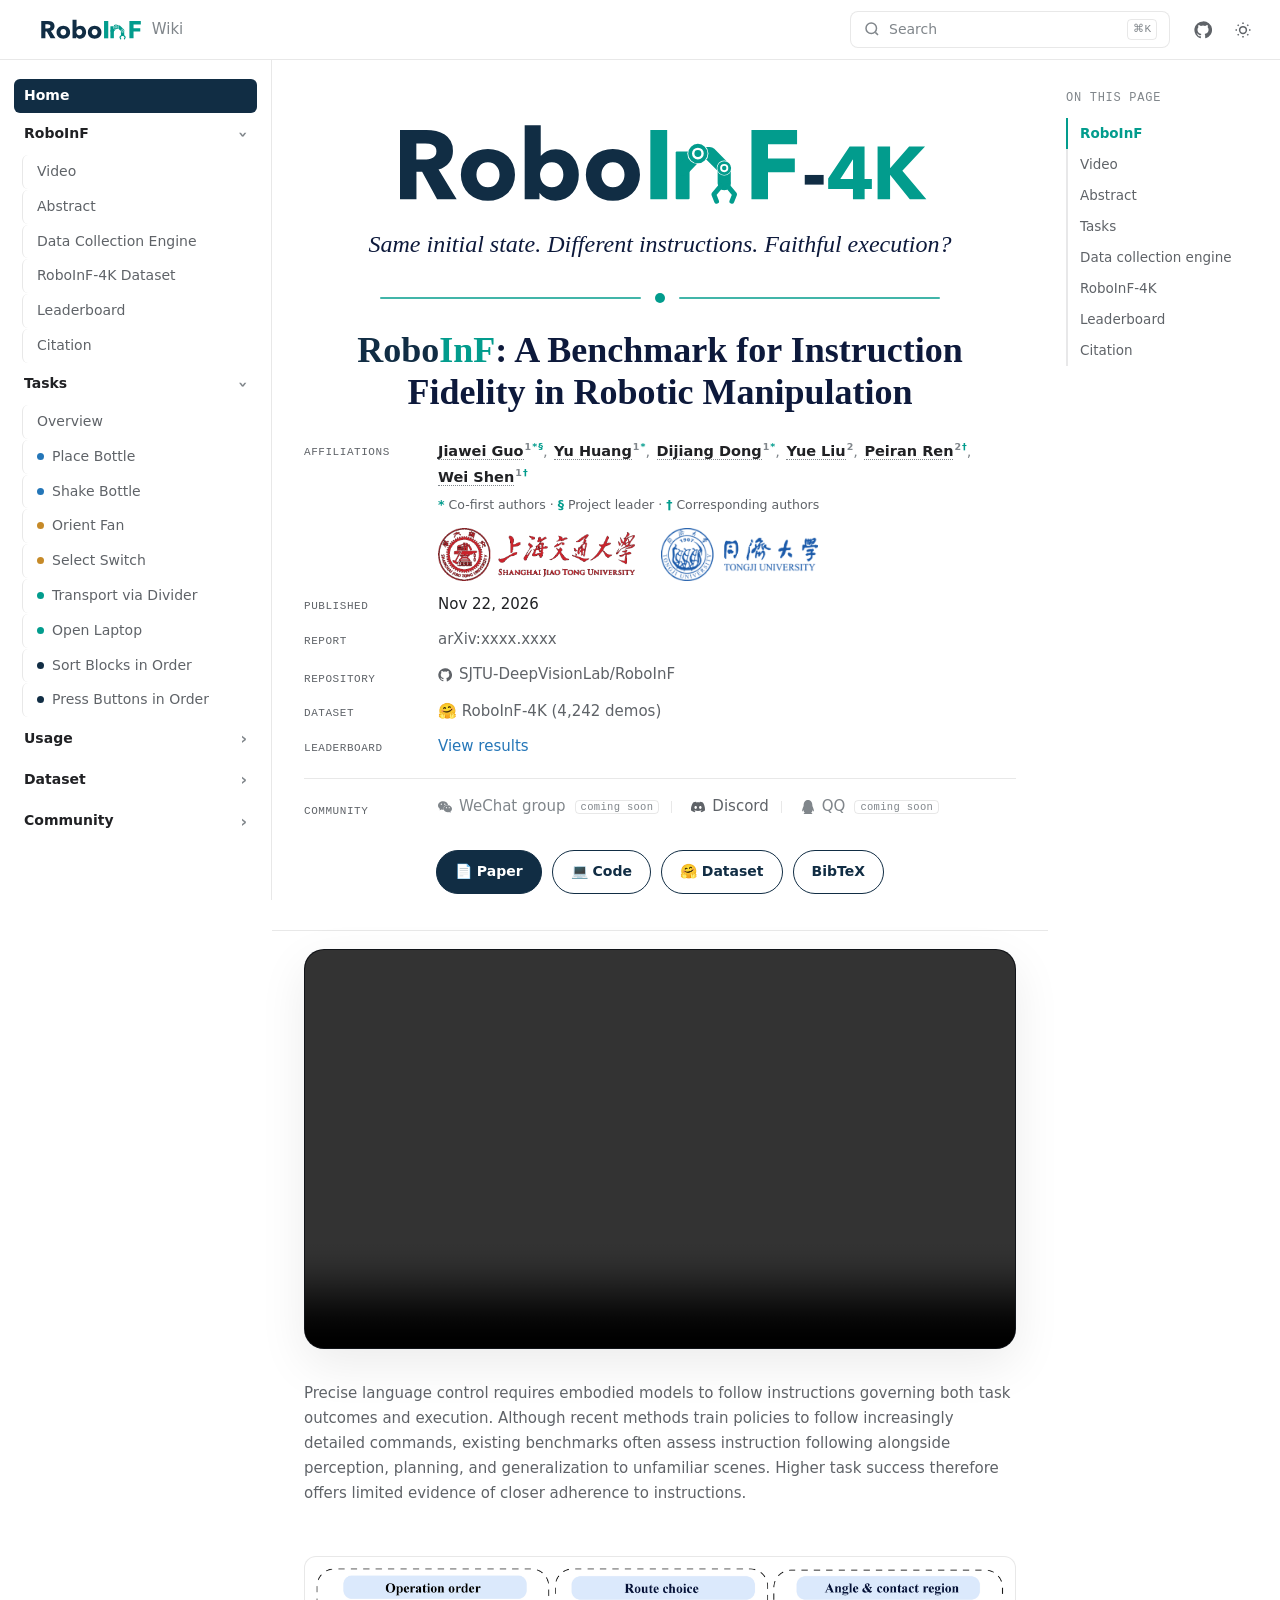
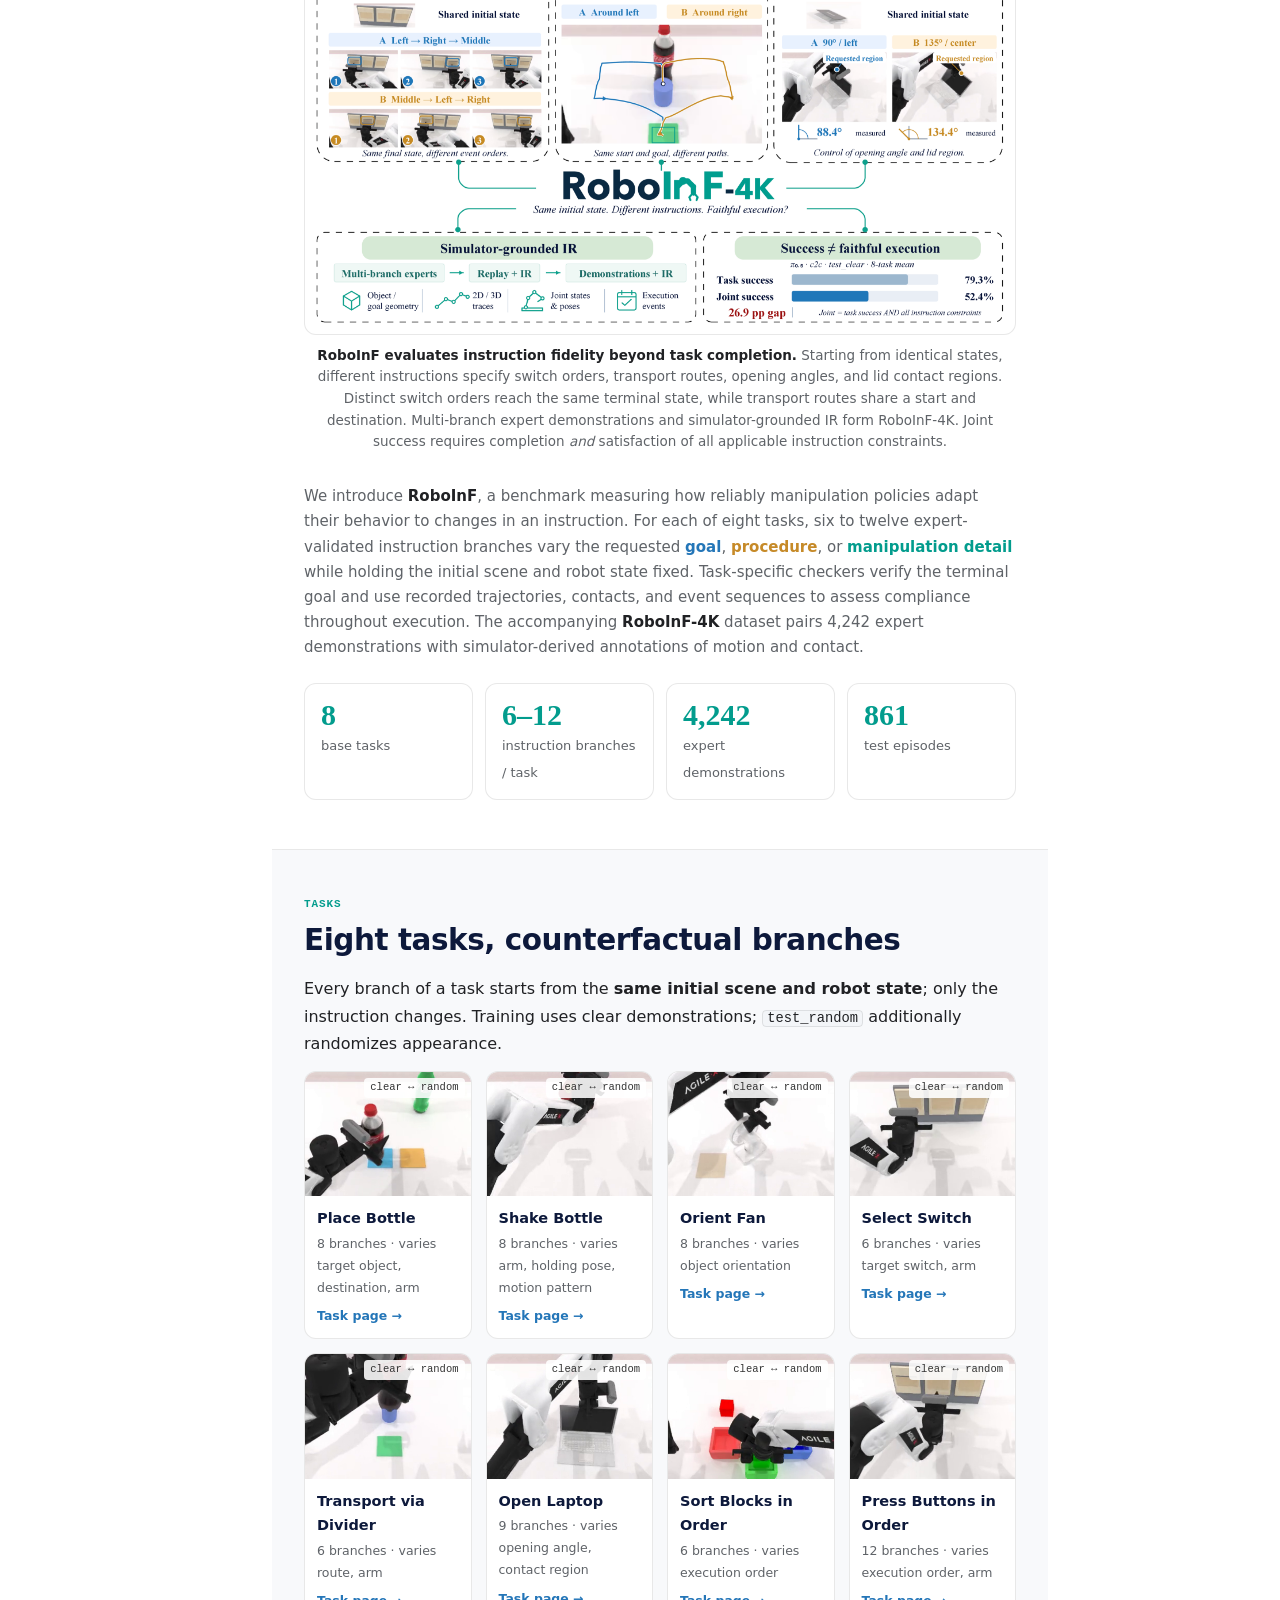
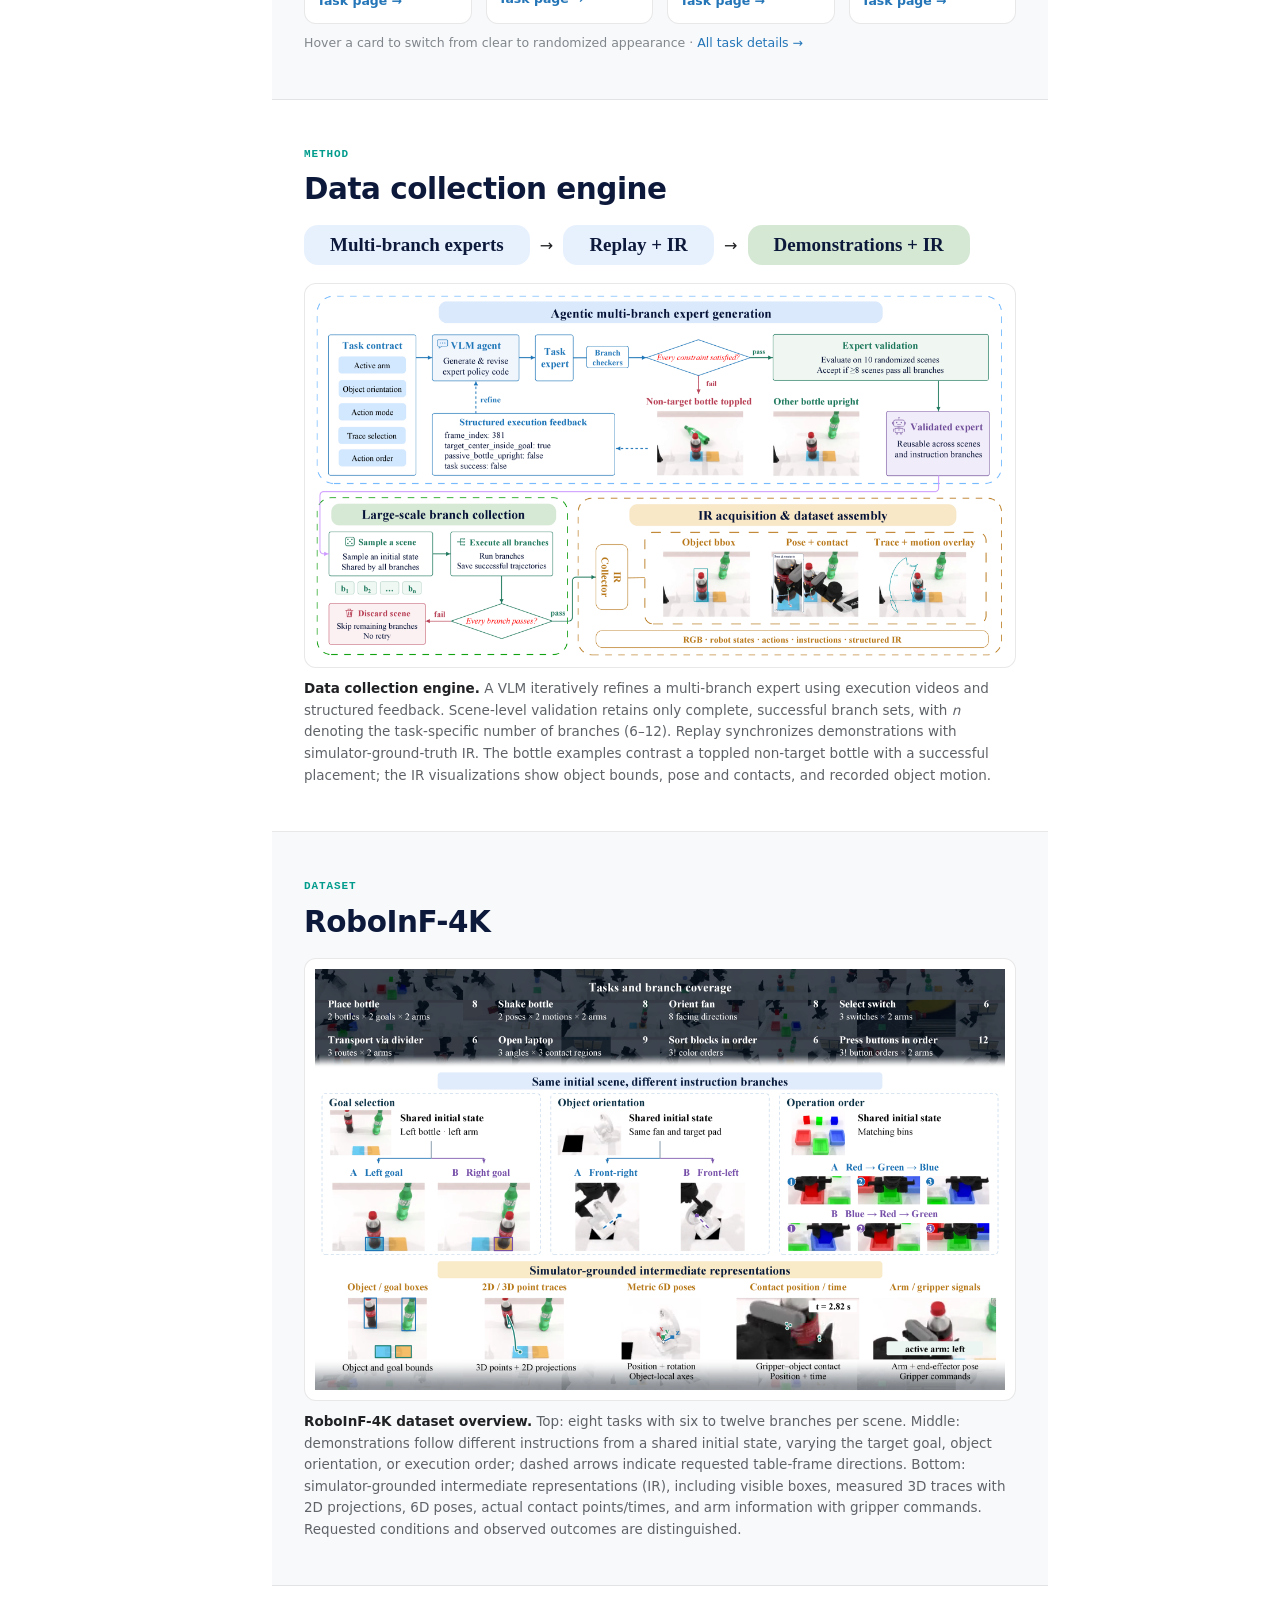
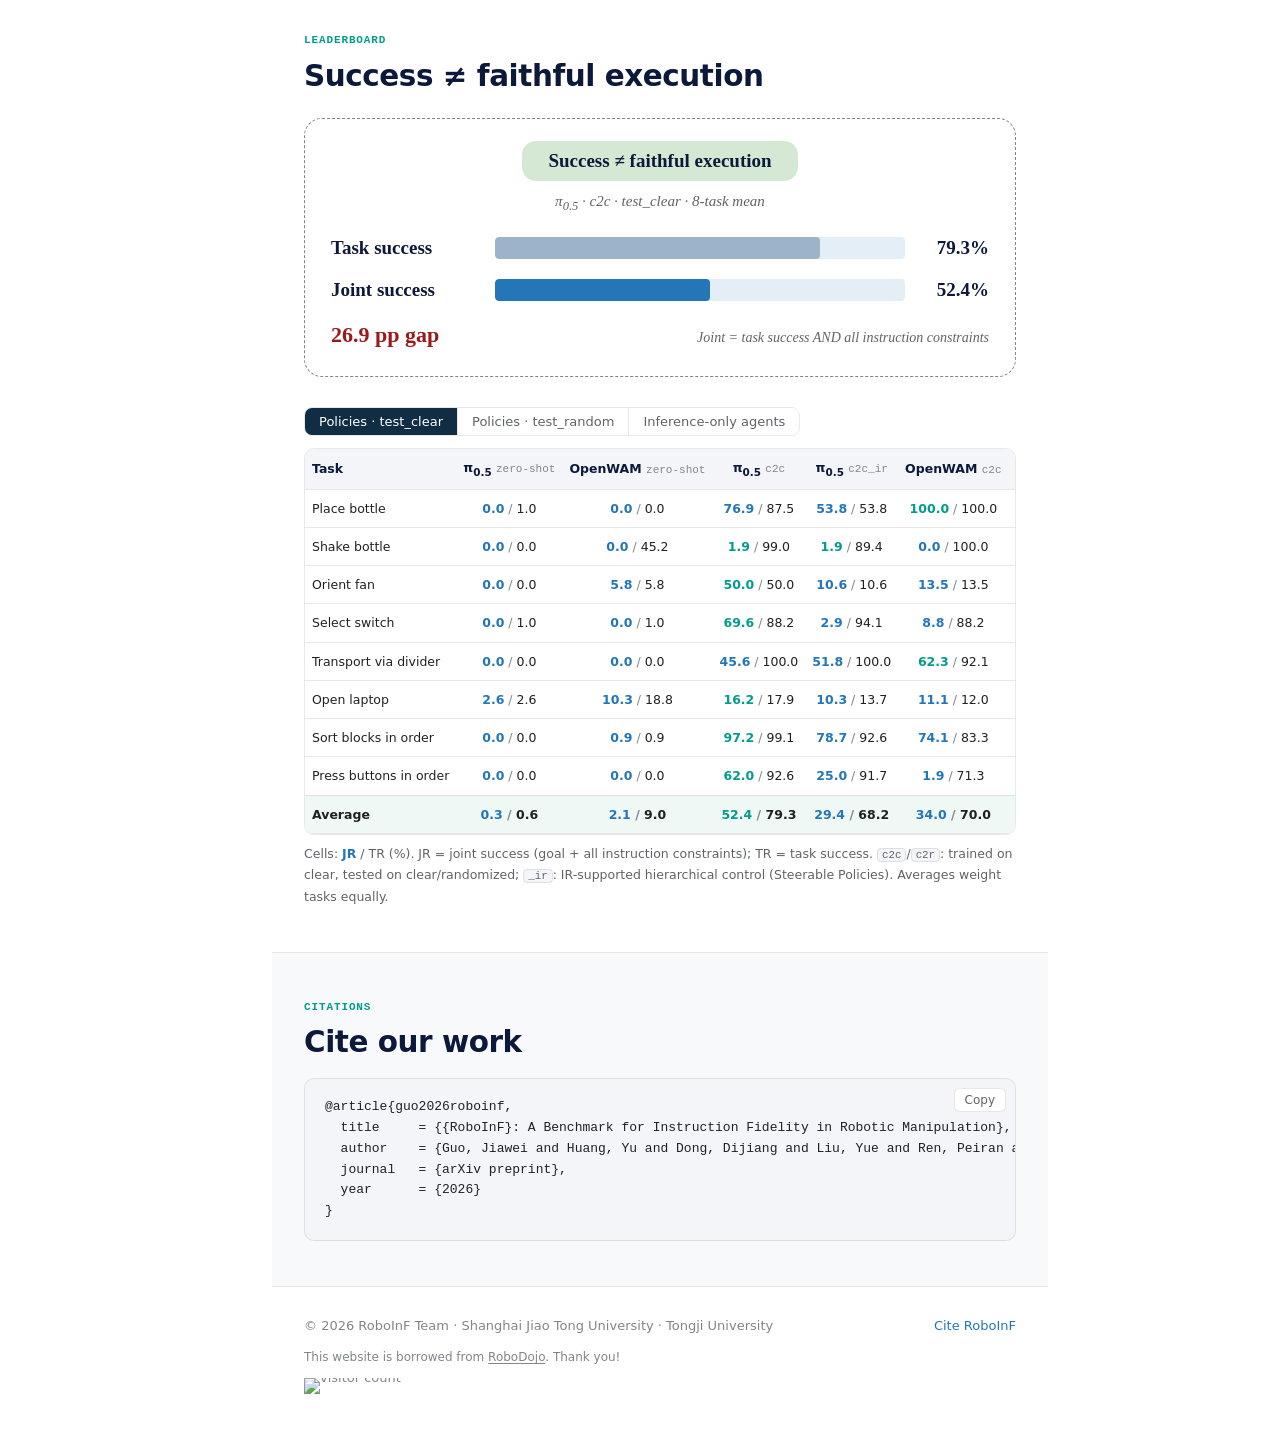
==== index.html @ 6b7bc421 "Home: simplify Report and Repository rows" ====
<!doctype html>
<html lang="en" data-theme="light">
<head>
<meta charset="utf-8">
<meta name="viewport" content="width=device-width,initial-scale=1">
<title>RoboInF | RoboInF Wiki</title>
<meta name="description" content="RoboInF: A Benchmark for Instruction Fidelity in Robotic Manipulation.">
<link rel="icon" href="assets/img/logo.svg" type="image/svg+xml">
<link rel="stylesheet" href="https://fonts.googleapis.com/css2?family=Google+Sans+Flex:opsz,wght@6..144,1..1000&family=Tinos:ital,wght@0,400;0,700;1,400&display=swap">
<link rel="stylesheet" href="assets/css/site.css">
<script>(()=>{const t=localStorage.getItem('roboinf-theme');if(t)document.documentElement.dataset.theme=t})()</script>
</head>
<body>
<header class="nav">
  <div class="icons"><button class="burger" aria-label="Menu"><svg viewBox="0 0 24 24" fill="none" stroke="currentColor" stroke-width="2"><path d="M4 6h16M4 12h16M4 18h16"/></svg></button></div>
  <a class="brand" href="./"><img class="logo-light" src="assets/img/logo.svg" alt="RoboInF"><img class="logo-dark" src="assets/img/logo_dark.svg" alt="RoboInF"><span>Wiki</span></a>
  <div class="search"><svg viewBox="0 0 24 24" fill="none" stroke="currentColor" stroke-width="2"><circle cx="11" cy="11" r="7"/><path d="m20 20-3.5-3.5"/></svg>Search<kbd>⌘K</kbd></div>
  <div class="icons">
    <a href="https://github.com/SJTU-DeepVisionLab/RoboInF" target="_blank" rel="noopener" title="GitHub"><svg viewBox="0 0 24 24" fill="currentColor"><path d="M12 .5a11.5 11.5 0 0 0-3.64 22.41c.58.1.79-.25.79-.56v-2c-3.2.7-3.88-1.37-3.88-1.37-.52-1.33-1.28-1.69-1.28-1.69-1.05-.71.08-.7.08-.7 1.16.08 1.77 1.19 1.77 1.19 1.03 1.77 2.7 1.26 3.36.96.1-.75.4-1.26.73-1.55-2.56-.29-5.25-1.28-5.25-5.69 0-1.26.45-2.29 1.19-3.1-.12-.29-.52-1.46.11-3.05 0 0 .97-.31 3.17 1.18a11 11 0 0 1 5.77 0c2.2-1.49 3.17-1.18 3.17-1.18.63 1.59.23 2.76.11 3.05.74.81 1.19 1.84 1.19 3.1 0 4.42-2.7 5.39-5.27 5.68.41.36.78 1.06.78 2.14v3.17c0 .31.21.67.8.56A11.5 11.5 0 0 0 12 .5Z"/></svg></a>
    <button onclick="toggleTheme()" title="Toggle theme"><svg viewBox="0 0 24 24" fill="none" stroke="currentColor" stroke-width="2"><circle cx="12" cy="12" r="4.5"/><path d="M12 2v2M12 20v2M4.9 4.9l1.4 1.4M17.7 17.7l1.4 1.4M2 12h2M20 12h2M4.9 19.1l1.4-1.4M17.7 6.3l1.4-1.4"/></svg></button>
  </div>
</header>
<div class="page">
<aside class="side">
  <a class="top on" href="./">Home</a>
  <details open><summary>RoboInF</summary>
    <a href="./#video">Video</a><a href="./#overview">Abstract</a><a href="./#engine">Data Collection Engine</a><a href="./#dataset">RoboInF-4K Dataset</a><a href="./#results">Leaderboard</a><a href="./#cite">Citation</a>
  </details>
  <details open><summary>Tasks</summary>
    <a class="" href="tasks/">Overview</a>
    <a class="" href="tasks/place-bottle/"><i class="dot" style="background:#2476B8"></i>Place Bottle</a><a class="" href="tasks/shake-bottle/"><i class="dot" style="background:#2476B8"></i>Shake Bottle</a><a class="" href="tasks/orient-fan/"><i class="dot" style="background:#C68A28"></i>Orient Fan</a><a class="" href="tasks/select-switch/"><i class="dot" style="background:#C68A28"></i>Select Switch</a><a class="" href="tasks/transport-via-divider/"><i class="dot" style="background:#029C8D"></i>Transport via Divider</a><a class="" href="tasks/open-laptop/"><i class="dot" style="background:#029C8D"></i>Open Laptop</a><a class="" href="tasks/sort-blocks-in-order/"><i class="dot" style="background:#112D44"></i>Sort Blocks in Order</a><a class="" href="tasks/press-buttons-in-order/"><i class="dot" style="background:#112D44"></i>Press Buttons in Order</a>
  </details>
  <details><summary>Usage</summary>
    <a class="" href="usage/install/">Install &amp; Download</a><a class="" href="usage/run/">Run a Policy</a><a class="" href="usage/policies/">Policy Interfaces</a><a class="" href="usage/scoring/">Predictions &amp; Scoring</a>
  </details>
  <details><summary>Dataset</summary>
    <a href="./#dataset">RoboInF-4K Overview</a><a class="soon-link" href="#" title="Coming soon">IR Format<span class="soon-tag">soon</span></a><a href="usage/install/#download">Download</a>
  </details>
  <details><summary>Community</summary>
    <a href="./#results">Leaderboard</a><a class="soon-link" href="#" title="Coming soon">Submit Results<span class="soon-tag">soon</span></a><a class="soon-link" href="#" title="Coming soon">Common Issues<span class="soon-tag">soon</span></a>
  </details>
</aside>
<main>
  <!-- ======= paper block: title aligned with the teaser ======= -->
  <section class="paper" id="top"><div class="inner">
    <div class="wordmark">
      <img class="logo-light" src="assets/img/logo_4k.svg" alt="RoboInF-4K">
      <img class="logo-dark" src="assets/img/logo_4k_dark.svg" alt="RoboInF-4K">
      <div class="tagline">Same initial state. Different instructions. Faithful execution?</div>
    </div>
    <div class="connector"><i></i></div>
    <h1 class="headline"><span class="r">Robo</span><span class="t">InF</span>: A Benchmark for Instruction Fidelity in Robotic Manipulation</h1>

    <dl class="meta">
      <div class="row aff-row"><dt>Affiliations</dt><dd>
        <div class="authors">
          <span><a class="an" href="https://guocalix.github.io/" target="_blank" rel="noopener"><b>Jiawei Guo</b></a><sup>1<span class="mk">*</span><span class="mk">§</span></sup><span class="sep">,</span></span>
          <span><a class="an" href="https://github.com/yellowfish0331" target="_blank" rel="noopener"><b>Yu Huang</b></a><sup>1<span class="mk">*</span></sup><span class="sep">,</span></span>
          <span><a class="an" href="https://github.com/Timekeeper-J" target="_blank" rel="noopener"><b>Dijiang Dong</b></a><sup>1<span class="mk">*</span></sup><span class="sep">,</span></span>
          <span><a class="an" href="https://github.com/miracle-techlink" target="_blank" rel="noopener"><b>Yue Liu</b></a><sup>2</sup><span class="sep">,</span></span>
          <span><a class="an" href="https://scholar.google.com/citations?user=x5dEuxsAAAAJ&amp;hl=en" target="_blank" rel="noopener"><b>Peiran Ren</b></a><sup>2<span class="mk">†</span></sup><span class="sep">,</span></span>
          <span><a class="an" href="https://shenwei1231.github.io/" target="_blank" rel="noopener"><b>Wei Shen</b></a><sup>1<span class="mk">†</span></sup></span>
        </div>
        <div class="affs"><span class="mk">*</span> Co-first authors · <span class="mk">§</span> Project leader · <span class="mk">†</span> Corresponding authors</div>
        <div class="aff-logos" aria-label="Institutions" style="grid-template-columns:601fr 480fr">
          <a href="https://www.sjtu.edu.cn" target="_blank" rel="noopener" title="1 · Shanghai Jiao Tong University"><img src="assets/img/aff/sjtu.png" alt="Shanghai Jiao Tong University" width="601" height="160"></a>
          <a href="https://www.tongji.edu.cn" target="_blank" rel="noopener" title="2 · Tongji University"><img src="assets/img/aff/tongji.png" alt="Tongji University" width="774" height="258"></a>
        </div>
      </dd></div>
      <div class="row"><dt>Published</dt><dd>Nov 22, 2026</dd></div>
      <div class="row"><dt>Report</dt><dd class="links"><a class="lk" href="#">arXiv:xxxx.xxxx</a></dd></div>
      <div class="row"><dt>Repository</dt><dd class="links"><a class="lk" href="https://github.com/SJTU-DeepVisionLab/RoboInF" target="_blank" rel="noopener"><svg viewBox="0 0 24 24" fill="currentColor"><path d="M12 .5a11.5 11.5 0 0 0-3.64 22.41c.58.1.79-.25.79-.56v-2c-3.2.7-3.88-1.37-3.88-1.37-.52-1.33-1.28-1.69-1.28-1.69-1.05-.71.08-.7.08-.7 1.16.08 1.77 1.19 1.77 1.19 1.03 1.77 2.7 1.26 3.36.96.1-.75.4-1.26.73-1.55-2.56-.29-5.25-1.28-5.25-5.69 0-1.26.45-2.29 1.19-3.1-.12-.29-.52-1.46.11-3.05 0 0 .97-.31 3.17 1.18a11 11 0 0 1 5.77 0c2.2-1.49 3.17-1.18 3.17-1.18.63 1.59.23 2.76.11 3.05.74.81 1.19 1.84 1.19 3.1 0 4.42-2.7 5.39-5.27 5.68.41.36.78 1.06.78 2.14v3.17c0 .31.21.67.8.56A11.5 11.5 0 0 0 12 .5Z"/></svg>SJTU-DeepVisionLab/RoboInF</a></dd></div>
      <div class="row"><dt>Dataset</dt><dd class="links"><a class="lk" href="https://huggingface.co/datasets/JGuo666/RoboInF-4K" target="_blank" rel="noopener">🤗 RoboInF-4K (4,242 demos)</a></dd></div>
      <div class="row"><dt>Leaderboard</dt><dd><a href="#results">View results</a></dd></div>
      <div class="row connect"><dt>Community</dt><dd class="links"><span class="lk lk-soon" title="Coming soon"><svg viewBox="0 0 24 24" fill="currentColor" aria-hidden="true"> <path d="M8.691 2.188C3.891 2.188 0 5.476 0 9.53c0 2.212 1.17 4.203 3.002 5.55a.59.59 0 0 1 .213.665l-.39 1.48c-.019.07-.048.141-.048.213 0 .163.13.295.29.295a.326.326 0 0 0 .167-.054l1.903-1.114a.864.864 0 0 1 .717-.098 10.16 10.16 0 0 0 2.837.403c.276 0 .543-.027.811-.05-.857-2.578.157-4.972 1.932-6.446 1.703-1.415 3.882-1.98 5.853-1.838-.576-3.583-4.196-6.348-8.596-6.348zM5.785 5.991c.642 0 1.162.529 1.162 1.18a1.17 1.17 0 0 1-1.162 1.178A1.17 1.17 0 0 1 4.623 7.17c0-.651.52-1.18 1.162-1.18zm5.813 0c.642 0 1.162.529 1.162 1.18a1.17 1.17 0 0 1-1.162 1.178 1.17 1.17 0 0 1-1.162-1.178c0-.651.52-1.18 1.162-1.18zm5.34 2.867c-1.797-.052-3.746.512-5.28 1.786-1.72 1.428-2.687 3.72-1.78 6.22.942 2.453 3.666 4.229 6.884 4.229.826 0 1.622-.12 2.361-.336a.722.722 0 0 1 .598.082l1.584.926a.272.272 0 0 0 .14.047c.134 0 .24-.111.24-.247 0-.06-.023-.12-.038-.177l-.327-1.233a.582.582 0 0 1-.023-.156.49.49 0 0 1 .201-.398C23.024 18.48 24 16.82 24 14.98c0-3.21-2.931-5.837-6.656-6.088V8.89c-.135-.01-.27-.027-.407-.03zm-2.53 3.274c.535 0 .969.44.969.982a.976.976 0 0 1-.969.983.976.976 0 0 1-.969-.983c0-.542.434-.982.97-.982zm4.844 0c.535 0 .969.44.969.982a.976.976 0 0 1-.969.983.976.976 0 0 1-.969-.983c0-.542.434-.982.969-.982z"></path> </svg>WeChat group<em>coming soon</em></span><a class="lk" href="https://discord.gg/h8jPpwNvf" target="_blank" rel="noopener"><svg viewBox="0 0 24 24" fill="currentColor" aria-hidden="true"> <path d="M20.317 4.3698a19.7913 19.7913 0 00-4.8851-1.5152.0741.0741 0 00-.0785.0371c-.211.3753-.4447.8648-.6083 1.2495-1.8447-.2762-3.68-.2762-5.4868 0-.1636-.3933-.4058-.8742-.6177-1.2495a.077.077 0 00-.0785-.037 19.7363 19.7363 0 00-4.8852 1.515.0699.0699 0 00-.0321.0277C.5334 9.0458-.319 13.5799.0992 18.0578a.0824.0824 0 00.0312.0561c2.0528 1.5076 4.0413 2.4228 5.9929 3.0294a.0777.0777 0 00.0842-.0276c.4616-.6304.8731-1.2952 1.226-1.9942a.076.076 0 00-.0416-.1057c-.6528-.2476-1.2743-.5495-1.8722-.8923a.077.077 0 01-.0076-.1277c.1258-.0943.2517-.1923.3718-.2914a.0743.0743 0 01.0776-.0105c3.9278 1.7933 8.18 1.7933 12.0614 0a.0739.0739 0 01.0785.0095c.1202.099.246.1981.3728.2924a.077.077 0 01-.0066.1276 12.2986 12.2986 0 01-1.873.8914.0766.0766 0 00-.0407.1067c.3604.698.7719 1.3628 1.225 1.9932a.076.076 0 00.0842.0286c1.961-.6067 3.9495-1.5219 6.0023-3.0294a.077.077 0 00.0313-.0552c.5004-5.177-.8382-9.6739-3.5485-13.6604a.061.061 0 00-.0312-.0286zM8.02 15.3312c-1.1825 0-2.1569-1.0857-2.1569-2.419 0-1.3332.9555-2.4189 2.157-2.4189 1.2108 0 2.1757 1.0952 2.1568 2.419 0 1.3332-.9555 2.4189-2.1569 2.4189zm7.9748 0c-1.1825 0-2.1569-1.0857-2.1569-2.419 0-1.3332.9554-2.4189 2.1569-2.4189 1.2108 0 2.1757 1.0952 2.1568 2.419 0 1.3332-.946 2.4189-2.1568 2.4189Z"></path> </svg>Discord</a><span class="lk lk-soon" title="Coming soon"><svg viewBox="0 0 24 24" fill="currentColor" aria-hidden="true"> <path d="M21.395 15.035a40 40 0 0 0-.803-2.264l-1.079-2.695c.001-.032.014-.562.014-.836C19.526 4.632 17.351 0 12 0S4.474 4.632 4.474 9.241c0 .274.013.804.014.836l-1.08 2.695a39 39 0 0 0-.802 2.264c-1.021 3.283-.69 4.643-.438 4.673.54.065 2.103-2.472 2.103-2.472 0 1.469.756 3.387 2.394 4.771-.612.188-1.363.479-1.845.835-.434.32-.379.646-.301.778.343.578 5.883.369 7.482.189 1.6.18 7.14.389 7.483-.189.078-.132.132-.458-.301-.778-.483-.356-1.233-.646-1.846-.836 1.637-1.384 2.393-3.302 2.393-4.771 0 0 1.563 2.537 2.103 2.472.251-.03.581-1.39-.438-4.673"></path> </svg>QQ<em>coming soon</em></span></dd></div>
    </dl>
    <div class="cta"><a class="p" href="#">📄 Paper</a><a href="https://github.com/SJTU-DeepVisionLab/RoboInF" target="_blank" rel="noopener">💻 Code</a><a href="https://huggingface.co/datasets/JGuo666/RoboInF-4K" target="_blank" rel="noopener">🤗 Dataset</a><a href="#cite">BibTeX</a></div>
  </div></section>

  <!-- ======= featured video + abstract (RoboDojo layout) ======= -->
  <section class="featured" id="video" aria-label="Featured video"><div class="inner">
    <div class="frame-v"><video src="assets/video/demo.mp4#t=5" controls muted playsinline preload="metadata"></video></div>
    <div class="fcopy" id="overview">
    <p>Precise language control requires embodied models to follow instructions governing both task outcomes and execution. Although recent methods train policies to follow increasingly detailed commands, existing benchmarks often assess instruction following alongside perception, planning, and generalization to unfamiliar scenes. Higher task success therefore offers limited evidence of closer adherence to instructions.</p>
    </div>
    <figure><div class="frame"><img src="assets/img/final_teaser.png" alt="RoboInF teaser"></div>
      <figcaption><b>RoboInF evaluates instruction fidelity beyond task completion.</b> Starting from identical states, different instructions specify switch orders, transport routes, opening angles, and lid contact regions. Distinct switch orders reach the same terminal state, while transport routes share a start and destination. Multi-branch expert demonstrations and simulator-grounded IR form RoboInF-4K. Joint success requires completion <i>and</i> satisfaction of all applicable instruction constraints.</figcaption></figure>
    <div class="fcopy">
    <p>We introduce <b>RoboInF</b>, a benchmark measuring how reliably manipulation policies adapt their behavior to changes in an instruction. For each of eight tasks, six to twelve expert-validated instruction branches vary the requested <span style="color:var(--blue);font-weight:600">goal</span>, <span style="color:var(--amber);font-weight:600">procedure</span>, or <span style="color:var(--teal);font-weight:600">manipulation detail</span> while holding the initial scene and robot state fixed. Task-specific checkers verify the terminal goal and use recorded trajectories, contacts, and event sequences to assess compliance throughout execution. The accompanying <b>RoboInF-4K</b> dataset pairs 4,242 expert demonstrations with simulator-derived annotations of motion and contact.</p>
    <div class="stats">
      <div class="stat"><b>8</b><span>base tasks</span></div>
      <div class="stat"><b>6–12</b><span>instruction branches / task</span></div>
      <div class="stat"><b>4,242</b><span>expert demonstrations</span></div>
      <div class="stat"><b>861</b><span>test episodes</span></div>
    </div>
    </div>
  </div></section>

  <!-- ======= tasks ======= -->
  <section class="blk alt" id="tasks"><div class="inner">
    <p class="kicker">Tasks</p>
    <h2>Eight tasks, counterfactual branches</h2>
    <p>Every branch of a task starts from the <b>same initial scene and robot state</b>; only the instruction changes. Training uses clear demonstrations; <code>test_random</code> additionally randomizes appearance.</p>
    <div class="catalog"><a class="tcard" href="tasks/place-bottle/"><div class="im"><img src="assets/img/bottle_id.png" alt="" loading="lazy"><img class="ood" src="assets/img/bottle_ood.png" alt="" loading="lazy"><em>clear ↔ random</em></div><div class="cap"><b>Place Bottle</b><span>8 branches · varies target object, destination, arm</span><span class="go">Task page →</span></div></a><a class="tcard" href="tasks/shake-bottle/"><div class="im"><img src="assets/img/shake_id.png" alt="" loading="lazy"><img class="ood" src="assets/img/shake_ood.png" alt="" loading="lazy"><em>clear ↔ random</em></div><div class="cap"><b>Shake Bottle</b><span>8 branches · varies arm, holding pose, motion pattern</span><span class="go">Task page →</span></div></a><a class="tcard" href="tasks/orient-fan/"><div class="im"><img src="assets/img/fan_id.png" alt="" loading="lazy"><img class="ood" src="assets/img/fan_ood.png" alt="" loading="lazy"><em>clear ↔ random</em></div><div class="cap"><b>Orient Fan</b><span>8 branches · varies object orientation</span><span class="go">Task page →</span></div></a><a class="tcard" href="tasks/select-switch/"><div class="im"><img src="assets/img/row_id.png" alt="" loading="lazy"><img class="ood" src="assets/img/row_ood.png" alt="" loading="lazy"><em>clear ↔ random</em></div><div class="cap"><b>Select Switch</b><span>6 branches · varies target switch, arm</span><span class="go">Task page →</span></div></a><a class="tcard" href="tasks/transport-via-divider/"><div class="im"><img src="assets/img/divider_id.png" alt="" loading="lazy"><img class="ood" src="assets/img/divider_ood.png" alt="" loading="lazy"><em>clear ↔ random</em></div><div class="cap"><b>Transport via Divider</b><span>6 branches · varies route, arm</span><span class="go">Task page →</span></div></a><a class="tcard" href="tasks/open-laptop/"><div class="im"><img src="assets/img/laptop_id.png" alt="" loading="lazy"><img class="ood" src="assets/img/laptop_ood.png" alt="" loading="lazy"><em>clear ↔ random</em></div><div class="cap"><b>Open Laptop</b><span>9 branches · varies opening angle, contact region</span><span class="go">Task page →</span></div></a><a class="tcard" href="tasks/sort-blocks-in-order/"><div class="im"><img src="assets/img/sort_id.png" alt="" loading="lazy"><img class="ood" src="assets/img/sort_ood.png" alt="" loading="lazy"><em>clear ↔ random</em></div><div class="cap"><b>Sort Blocks in Order</b><span>6 branches · varies execution order</span><span class="go">Task page →</span></div></a><a class="tcard" href="tasks/press-buttons-in-order/"><div class="im"><img src="assets/img/order_id.png" alt="" loading="lazy"><img class="ood" src="assets/img/order_ood.png" alt="" loading="lazy"><em>clear ↔ random</em></div><div class="cap"><b>Press Buttons in Order</b><span>12 branches · varies execution order, arm</span><span class="go">Task page →</span></div></a></div>
    <div class="hint">Hover a card to switch from clear to randomized appearance · <a href="tasks/">All task details →</a></div>
  </div></section>

  <!-- ======= engine ======= -->
  <section class="blk" id="engine"><div class="inner">
    <p class="kicker">Method</p>
    <h2>Data collection engine</h2>
    <p><span class="pill">Multi-branch experts</span> &nbsp;→&nbsp; <span class="pill">Replay + IR</span> &nbsp;→&nbsp; <span class="pill g">Demonstrations + IR</span></p>
    <figure><div class="frame"><img src="assets/img/final_data_collection_engine.png" alt="Data collection engine"></div>
      <figcaption><b>Data collection engine.</b> A VLM iteratively refines a multi-branch expert using execution videos and structured feedback. Scene-level validation retains only complete, successful branch sets, with <i>n</i> denoting the task-specific number of branches (6–12). Replay synchronizes demonstrations with simulator-ground-truth IR. The bottle examples contrast a toppled non-target bottle with a successful placement; the IR visualizations show object bounds, pose and contacts, and recorded object motion.</figcaption></figure>
  </div></section>

  <!-- ======= dataset ======= -->
  <section class="blk alt" id="dataset"><div class="inner">
    <p class="kicker">Dataset</p>
    <h2>RoboInF-4K</h2>
    <figure><div class="frame"><img src="assets/img/final_dataset_overview.png" alt="RoboInF-4K dataset overview"></div>
      <figcaption><b>RoboInF-4K dataset overview.</b> Top: eight tasks with six to twelve branches per scene. Middle: demonstrations follow different instructions from a shared initial state, varying the target goal, object orientation, or execution order; dashed arrows indicate requested table-frame directions. Bottom: simulator-grounded intermediate representations (IR), including visible boxes, measured 3D traces with 2D projections, 6D poses, actual contact points/times, and arm information with gripper commands. Requested conditions and observed outcomes are distinguished.</figcaption></figure>
  </div></section>

  <!-- ======= results ======= -->
  <section class="blk" id="results"><div class="inner">
    <p class="kicker">Leaderboard</p>
    <h2>Success ≠ faithful execution</h2>
    <div class="gap">
      <span class="pill g">Success ≠ faithful execution</span>
      <div class="sub">π<sub>0.5</sub> · c2c · test_clear · 8-task mean</div>
      <div class="bar"><span>Task success</span><div class="tr"><i style="width:79.3%;background:#9DB3CA"></i></div><span>79.3%</span></div>
      <div class="bar"><span>Joint success</span><div class="tr"><i style="width:52.4%;background:var(--blue)"></i></div><span>52.4%</span></div>
      <div class="foot"><b>26.9 pp gap</b><i>Joint = task success AND all instruction constraints</i></div>
    </div>

    <div class="tabs" id="tabs">
      <button data-k="clear" class="on">Policies · test_clear</button>
      <button data-k="random">Policies · test_random</button>
      <button data-k="agent">Inference-only agents</button>
    </div>
    <div class="tbl"><table id="rtable"></table></div>
    <div class="legend">Cells: <span style="color:var(--blue);font-weight:600">JR</span> / TR (%). JR = joint success (goal + all instruction constraints); TR = task success. <code>c2c</code>/<code>c2r</code>: trained on clear, tested on clear/randomized; <code>_ir</code>: IR-supported hierarchical control (Steerable Policies). Averages weight tasks equally.</div>
  </div></section>

  <!-- ======= citation ======= -->
  <section class="blk alt" id="cite"><div class="inner">
    <p class="kicker">Citations</p>
    <h2>Cite our work</h2>
    <div class="cite"><button class="copy" onclick="copyBib(this)">Copy</button>
<pre id="bib">@article{guo2026roboinf,
  title     = {{RoboInF}: A Benchmark for Instruction Fidelity in Robotic Manipulation},
  author    = {Guo, Jiawei and Huang, Yu and Dong, Dijiang and Liu, Yue and Ren, Peiran and Shen, Wei},
  journal   = {arXiv preprint},
  year      = {2026}
}</pre></div>
  </div></section>

  
  <footer><div class="inner"><span>© 2026 RoboInF Team · Shanghai Jiao Tong University · Tongji University</span><span><a href="./#cite">Cite RoboInF</a></span></div><div class="inner credit">This website is borrowed from <a href="https://robodojo-benchmark.com/doc/" target="_blank" rel="noopener">RoboDojo</a>. Thank you!</div><div class="inner visitors"><img src="https://visitor-badge.laobi.icu/badge?page_id=SJTU-DeepVisionLab.RoboInF&amp;left_text=Visitors&amp;left_color=%23112D44&amp;right_color=%23029C8D" alt="visitor count" loading="lazy"></div></footer>
</main>
<aside class="toc"><h4>On this page</h4><a href="#top">RoboInF</a><a href="#video">Video</a><a href="#overview">Abstract</a><a href="#tasks">Tasks</a><a href="#engine">Data collection engine</a><a href="#dataset">RoboInF-4K</a><a href="#results">Leaderboard</a><a href="#cite">Citation</a></aside>
</div>
<div id="lb" onclick="this.classList.remove('on')"><img alt=""></div>
<script>window.RESULTS={"_note": "JR/TR (%) per task, from experiments.tex Table (VLA results) and Table (agent results). Task order: Place bottle, Shake bottle, Orient fan, Select switch, Transport via divider, Open laptop, Sort blocks in order, Press buttons in order, Average.", "tasks": ["Place bottle", "Shake bottle", "Orient fan", "Select switch", "Transport via divider", "Open laptop", "Sort blocks in order", "Press buttons in order", "Average"], "groups": [{"key": "clear", "label": "Policies \u00b7 test_clear", "columns": [{"model": "\u03c0<sub>0.5</sub>", "setting": "zero-shot", "type": "policy", "values": ["0.0/1.0", "0.0/0.0", "0.0/0.0", "0.0/1.0", "0.0/0.0", "2.6/2.6", "0.0/0.0", "0.0/0.0", "0.3/0.6"]}, {"model": "OpenWAM", "setting": "zero-shot", "type": "policy", "values": ["0.0/0.0", "0.0/45.2", "5.8/5.8", "0.0/1.0", "0.0/0.0", "10.3/18.8", "0.9/0.9", "0.0/0.0", "2.1/9.0"]}, {"model": "\u03c0<sub>0.5</sub>", "setting": "c2c", "type": "policy", "values": ["76.9/87.5", "1.9/99.0", "50.0/50.0", "69.6/88.2", "45.6/100.0", "16.2/17.9", "97.2/99.1", "62.0/92.6", "52.4/79.3"]}, {"model": "\u03c0<sub>0.5</sub>", "setting": "c2c_ir", "type": "policy", "values": ["53.8/53.8", "1.9/89.4", "10.6/10.6", "2.9/94.1", "51.8/100.0", "10.3/13.7", "78.7/92.6", "25.0/91.7", "29.4/68.2"]}, {"model": "OpenWAM", "setting": "c2c", "type": "policy", "values": ["100.0/100.0", "0.0/100.0", "13.5/13.5", "8.8/88.2", "62.3/92.1", "11.1/12.0", "74.1/83.3", "1.9/71.3", "34.0/70.0"]}, {"model": "OpenWAM", "setting": "c2c_ir", "type": "policy", "values": ["29.8/30.8", "0.0/70.2", "3.8/3.8", "2.0/86.3", "39.5/99.1", "6.0/8.5", "65.7/75.0", "0.9/65.7", "18.5/54.9"]}]}, {"key": "random", "label": "Policies \u00b7 test_random", "columns": [{"model": "\u03c0<sub>0.5</sub>", "setting": "c2r", "type": "policy", "values": ["64.4/64.4", "0.0/87.5", "36.5/36.5", "61.8/80.4", "57.9/94.7", "12.0/16.2", "87.0/88.0", "17.6/80.6", "42.2/68.5"]}, {"model": "\u03c0<sub>0.5</sub>", "setting": "c2r_ir", "type": "policy", "values": ["37.5/42.3", "0.0/89.4", "7.7/7.7", "0.0/83.3", "36.0/94.7", "17.1/21.4", "69.4/83.3", "10.2/89.8", "22.2/64.0"]}, {"model": "OpenWAM", "setting": "c2r", "type": "policy", "values": ["67.3/74.0", "0.0/95.2", "1.9/1.9", "1.0/90.2", "44.7/83.3", "7.7/13.7", "31.5/43.5", "0.0/71.3", "19.3/59.1"]}, {"model": "OpenWAM", "setting": "c2r_ir", "type": "policy", "values": ["31.7/35.6", "0.0/69.2", "1.0/1.0", "0.0/87.3", "28.9/75.4", "8.5/12.8", "25.0/38.9", "0.9/75.9", "12.0/49.5"]}]}, {"key": "agent", "label": "Inference-only agents", "columns": [{"model": "GPT-6 Astra", "setting": "test_clear", "type": "agent", "values": ["57.7/57.7", "0.0/64.4", "0.0/0.0", "33.3/49.0", "10.5/11.4", "26.5/26.5", "5.6/5.6", "7.4/16.7", "17.6/28.9"]}, {"model": "Qwen3.8-Flash", "setting": "test_clear", "type": "agent", "values": ["59.6/59.6", "0.0/39.4", "1.0/1.0", "0.0/0.0", "3.5/15.8", "1.7/1.7", "0.0/0.0", "0.0/0.0", "8.2/14.7"]}]}]};window.TASK_LINKS=["tasks/place-bottle/", "tasks/shake-bottle/", "tasks/orient-fan/", "tasks/select-switch/", "tasks/transport-via-divider/", "tasks/open-laptop/", "tasks/sort-blocks-in-order/", "tasks/press-buttons-in-order/", null];</script>
<script src="assets/js/site.js"></script>
</body>
</html>
---- assets/css/site.css ----
/* ---- palette taken from the paper teaser (teaser.drawio) ---- */
:root{
  --navy:#112D44; --ink:#0D193B; --teal:#029C8D; --teal-d:#246D68;
  --blue:#2476B8; --amber:#C68A28; --red:#9B1919;
  --pill-blue:#E7F1FE; --pill-amber:#FFF2DD; --pill-green:#EFF8F5; --pill-green2:#d5e8d4;
  --bg:#fff; --bg-alt:#f8f9fb; --bg-nav:rgba(255,255,255,.85); --text:#202124; --muted:#5f6368; --soft:#80868b;
  --line:rgba(32,34,36,.1); --code:#f3f5f8; --side-active:var(--navy);
  --ui:"Google Sans Flex",ui-sans-serif,system-ui,-apple-system,"Segoe UI",sans-serif;
  --serif:"Times New Roman",Tinos,Times,serif;
  --mono:ui-monospace,"SFMono-Regular","SF Mono",Menlo,Consolas,monospace;
  --nav-h:60px;
}
[data-theme=dark]{
  --navy:#E6EDF5; --ink:#E6EDF5; --teal:#2FC4B2; --blue:#5aa2e0; --amber:#e0a84a;
  --pill-blue:#16263b; --pill-amber:#2e2413; --pill-green:#11292a; --pill-green2:#173430;
  --bg:#0f141b; --bg-alt:#131a23; --bg-nav:rgba(15,20,27,.8); --text:#d9dee6; --muted:#9aa4b2; --soft:#7b8594;
  --line:rgba(255,255,255,.09); --code:#18202b; --side-active:#2476B8;
}
*{box-sizing:border-box} html{scroll-behavior:smooth;scroll-padding-top:calc(var(--nav-h) + 16px)}
body{margin:0;background:var(--bg);color:var(--text);font-family:var(--ui);font-size:16px;line-height:1.7;-webkit-font-smoothing:antialiased}
a{color:var(--blue);text-decoration:none} a:hover{text-decoration:underline;text-underline-offset:3px}
img{max-width:100%;display:block}

/* ---------- top nav ---------- */
header.nav{position:fixed;inset:0 0 auto 0;height:var(--nav-h);z-index:20;background:var(--bg-nav);backdrop-filter:blur(10px);border-bottom:1px solid var(--line);display:flex;align-items:center;gap:16px;padding:0 20px}
.nav .brand{display:flex;align-items:center;gap:10px;color:var(--text);font-weight:600;font-size:15px}
.nav .brand img{height:26px}
.nav .brand span{color:var(--soft);font-weight:500}
.nav .search{margin-left:auto;display:flex;align-items:center;gap:8px;width:min(320px,30vw);padding:6px 12px;border:1px solid var(--line);border-radius:8px;color:var(--soft);font-size:14px;background:var(--bg)}
.nav .search kbd{margin-left:auto;font-family:var(--mono);font-size:11px;border:1px solid var(--line);border-radius:4px;padding:0 5px}
.nav .icons{display:flex;gap:6px;align-items:center}
.nav .icons a,.nav .icons button{display:grid;place-items:center;width:34px;height:34px;border-radius:8px;border:0;background:none;color:var(--muted);cursor:pointer}
.nav .icons a:hover,.nav .icons button:hover{background:var(--code);color:var(--text)}
.nav svg{width:18px;height:18px}
.burger{display:none!important}

/* ---------- layout ---------- */
.page{display:grid;grid-template-columns:272px minmax(0,1fr) 232px;padding-top:var(--nav-h)}
aside.side{position:sticky;top:var(--nav-h);height:calc(100vh - var(--nav-h));overflow:auto;border-right:1px solid var(--line);padding:18px 14px 40px;font-size:14px;background:var(--bg)}
.side details{margin:2px 0}
.side summary{list-style:none;cursor:pointer;display:flex;justify-content:space-between;align-items:center;padding:6px 10px;font-weight:600;color:var(--text);border-radius:6px}
.side summary::-webkit-details-marker{display:none}
.side summary:after{content:"›";color:var(--soft);transition:.15s;font-size:16px}
.side details[open]>summary:after{transform:rotate(90deg)}
.side summary:hover{color:var(--blue)}
.side a{display:block;padding:5px 10px 5px 14px;margin:1px 0 1px 8px;color:var(--muted);font-weight:500;border-radius:6px;border-left:1px solid var(--line)}
.side a:hover{color:var(--text);text-decoration:none;background:var(--code)}
.side a.on{background:var(--side-active);color:#fff;border-left-color:transparent}
.side a.top{margin-left:0;border:0;padding-left:10px;font-weight:600;color:var(--text)}
.side a.top.on{color:#fff}
.side .dot{display:inline-block;width:7px;height:7px;border-radius:50%;margin-right:8px;vertical-align:1px}

main{min-width:0}
aside.toc{position:sticky;top:var(--nav-h);height:calc(100vh - var(--nav-h));overflow:auto;padding:28px 18px;font-size:13.5px}
.toc h4{margin:0 0 10px;font-size:12px;font-family:var(--mono);letter-spacing:.06em;text-transform:uppercase;color:var(--soft);font-weight:500}
.toc a{display:block;padding:4px 0 4px 12px;color:var(--muted);border-left:2px solid var(--line)}
.toc a.on{color:var(--teal);border-left-color:var(--teal);font-weight:600}
.toc a:hover{text-decoration:none;color:var(--text)}

/* ---------- home paper block (teaser-aligned title) ---------- */
.paper{background:var(--bg);border-bottom:1px solid var(--line);padding:clamp(36px,6vh,64px) 0 clamp(28px,4vh,44px)}
.inner{width:min(60rem,calc(100% - 64px));margin:0 auto}
.wordmark{display:flex;flex-direction:column;align-items:center;gap:6px;margin-bottom:28px}
.wordmark img{height:clamp(64px,9vw,104px);width:auto}
.logo-dark{display:none!important}
[data-theme=dark] .logo-light{display:none!important}[data-theme=dark] .logo-dark{display:block!important}
.tagline{font-family:var(--serif);font-style:italic;font-size:clamp(18px,2vw,24px);color:var(--ink);text-align:center}
.connector{display:flex;align-items:center;gap:14px;margin:0 auto 26px;max-width:560px}
.connector:before,.connector:after{content:"";flex:1;height:2px;background:var(--teal);opacity:.75;border-radius:2px}
.connector i{width:10px;height:10px;border-radius:50%;background:var(--teal)}
.headline{margin:0 0 26px;font-family:var(--serif);font-weight:700;font-size:clamp(26px,3.1vw,36px);line-height:1.18;color:var(--ink);text-align:center;text-wrap:balance}
.headline .r{color:var(--navy)}.headline .t{color:var(--teal)}
dl.meta{display:flex;flex-direction:column;gap:12px;margin:0}
.meta .row{display:flex;gap:14px;align-items:baseline;font-size:15px;line-height:1.55}
.meta dt{flex:0 0 7.5rem;color:var(--muted);font-family:var(--mono);font-size:11px;font-weight:500;letter-spacing:.05em;text-transform:uppercase}
.meta dd{margin:0;flex:1}
.authors{display:flex;flex-wrap:wrap;row-gap:4px;font-size:14.5px}
.authors b{font-weight:600}.authors sup{font-size:9.5px;color:var(--soft);font-weight:600;margin-left:1px}
.authors a.an{color:var(--text);border-bottom:1px dotted var(--soft)}
.authors a.an:hover{color:var(--blue);text-decoration:none;border-bottom-color:var(--blue)}
.authors .mk{color:var(--teal);margin-left:1px}
.affs .mk{color:var(--teal);font-weight:600}
.authors .sep{color:var(--soft);margin-right:.45em}
.affs{font-size:12.5px;color:var(--muted);margin-top:6px}
.links{display:flex;flex-wrap:wrap;align-items:center}
.links .lk{display:inline-flex;align-items:center;gap:7px;color:var(--muted)}
.links .lk:hover{color:var(--blue)}
.links .lk+.lk:before{content:"";width:1px;height:12px;background:var(--line);margin:0 12px}
.links svg{width:14px;height:14px}
.aff-row{align-items:flex-start!important}.aff-row dt{padding-top:4px}
.affs{margin:6px 0 0}
.aff-logos{display:grid;gap:clamp(10px,2vw,28px);align-items:center;width:min(380px,100%);margin-top:14px}
.aff-logos a{display:block;line-height:0;opacity:.94;transition:transform .18s ease}
.aff-logos a:hover{transform:scale(1.03);opacity:1}
.aff-logos img{width:100%;height:auto}
[data-theme=dark] .aff-logos a{background:#fff;border-radius:8px;padding:6px 8px}
.featured{padding:clamp(8px,2vh,24px) 0 clamp(40px,5vh,56px);border-bottom:1px solid var(--line)}
.featured .inner{display:flex;flex-direction:column;gap:clamp(24px,3.5vh,36px)}
.featured .frame-v{width:min(48rem,100%);margin:0 auto;aspect-ratio:16/9;overflow:hidden;border-radius:20px;border:1px solid var(--line);background:#101318;box-shadow:0 16px 48px rgba(0,0,0,.08)}
.featured .frame-v video{width:100%;height:100%;object-fit:cover;border:0;border-radius:0;display:block}
.featured .fcopy{width:min(48rem,100%);margin:0 auto}
.featured .fcopy p{color:var(--muted);font-size:clamp(15px,1.05vw,17px);line-height:1.68;margin:0 0 1.1rem}
.featured .fcopy p b{color:var(--text)}
.featured figure{width:min(48rem,100%);margin:0 auto}
.featured figcaption{text-align:center}
.meta .connect{margin-top:8px;padding-top:16px;border-top:1px solid var(--line)}
.soon{color:var(--soft)}
.cta{display:flex;flex-wrap:wrap;gap:10px;justify-content:center;margin-top:30px}
.cta a{display:inline-flex;align-items:center;gap:8px;padding:9px 18px;border-radius:999px;font-weight:600;font-size:14px;border:1.5px solid var(--navy);color:var(--navy)}
.cta a.p{background:var(--navy);color:var(--bg)}
.cta a:hover{text-decoration:none;filter:brightness(1.1)}

/* ---------- content sections ---------- */
section.blk{padding:clamp(36px,5vh,56px) 0;border-bottom:1px solid var(--line)}
section.blk.alt{background:var(--bg-alt)}
.kicker{margin:0;font-family:var(--mono);font-size:11px;font-weight:600;letter-spacing:.08em;text-transform:uppercase;color:var(--teal)}
h2{margin:10px 0 18px;font-size:clamp(1.45rem,2.3vw,1.85rem);font-weight:600;line-height:1.15;letter-spacing:-.015em;color:var(--ink)}
h3{font-size:1.1rem;margin:28px 0 10px;color:var(--ink)}
p{margin:0 0 14px}
.pill{display:inline-block;font-family:var(--serif);font-weight:700;font-size:19px;color:var(--ink);background:var(--pill-blue);padding:4px 26px;border-radius:14px}
.pill.g{background:var(--pill-green2)}.pill.a{background:var(--pill-amber)}
figure{margin:18px 0 0}
figure .frame{background:#fff;border:1px solid var(--line);border-radius:12px;padding:10px;cursor:zoom-in}
figcaption{margin-top:10px;font-size:13.5px;line-height:1.6;color:var(--muted)}
figcaption b{color:var(--text)}
video{width:100%;border-radius:12px;border:1px solid var(--line);background:#000}
.stats{display:grid;grid-template-columns:repeat(4,1fr);gap:12px;margin:22px 0 4px}
.stat{border:1px solid var(--line);border-radius:12px;padding:14px 16px;background:var(--bg)}
.stat b{display:block;font-family:var(--serif);font-size:30px;color:var(--teal);line-height:1.1}
.stat span{font-size:13px;color:var(--muted)}
.callout{border:1px solid var(--line);border-left:3px solid var(--teal);background:var(--pill-green);border-radius:8px;padding:12px 16px;font-size:14.5px;margin:18px 0}
.callout b{color:var(--teal-d)}[data-theme=dark] .callout b{color:var(--teal)}

/* gap bars (teaser style) */
.gap{border:1.5px dashed var(--soft);border-radius:18px;padding:22px 26px;margin:24px 0;text-align:center}
.gap .sub{font-family:var(--serif);font-style:italic;color:var(--muted);font-size:15px;margin:8px 0 14px}
.bar{display:grid;grid-template-columns:150px 1fr 70px;gap:14px;align-items:center;margin:10px 0;font-family:var(--serif);font-weight:700;font-size:19px;color:var(--ink);text-align:left}
.bar .tr{height:22px;border-radius:4px;background:color-mix(in srgb,var(--blue) 12%,transparent);overflow:hidden}
.bar .tr i{display:block;height:100%;border-radius:4px}
.bar span:last-child{text-align:right}
.gap .foot{display:flex;justify-content:space-between;align-items:baseline;font-family:var(--serif);margin-top:6px}
.gap .foot b{color:var(--red);font-size:22px}[data-theme=dark] .gap .foot b{color:#ff7a7a}
.gap .foot i{color:var(--muted);font-size:14px}

/* tasks grid */
.tasks{display:grid;grid-template-columns:repeat(4,1fr);gap:12px;margin-top:16px}
.task{border:1px solid var(--line);border-radius:12px;overflow:hidden;background:var(--bg);transition:.15s}
.task:hover{transform:translateY(-2px);box-shadow:0 6px 18px rgba(0,0,0,.08)}
.task .im{position:relative;aspect-ratio:4/3;overflow:hidden}
.task .im img{position:absolute;inset:0;width:100%;height:100%;object-fit:cover;transition:opacity .25s}
.task .im img.ood{opacity:0}.task:hover .im img.ood{opacity:1}
.task .im em{position:absolute;right:6px;top:6px;font-style:normal;font-size:10.5px;font-family:var(--mono);background:rgba(255,255,255,.88);color:#333;padding:1px 6px;border-radius:4px}
.task .cap{padding:9px 12px;font-size:13.5px}
.task .cap b{display:block;color:var(--ink);font-size:14px}
.task .cap span{color:var(--muted);font-size:12.5px}
.hint{font-size:12.5px;color:var(--soft);margin-top:8px}

/* tables */
.tabs{display:inline-flex;border:1px solid var(--line);border-radius:8px;overflow:hidden;margin:6px 0 12px}
.tabs button{border:0;background:var(--bg);color:var(--muted);padding:6px 14px;font:500 13px var(--ui);cursor:pointer}
.tabs button+button{border-left:1px solid var(--line)}
.tabs button.on{background:var(--navy);color:var(--bg)}
.tbl{overflow:auto;border:1px solid var(--line);border-radius:10px}
table{border-collapse:collapse;width:100%;font-size:12.5px;font-variant-numeric:tabular-nums}
th,td{padding:8px 7px;text-align:center;border-bottom:1px solid var(--line);white-space:nowrap}
th{background:var(--code);font-weight:600;color:var(--ink);font-size:12.5px}
td:first-child,th:first-child{text-align:left}
tr.avg td{font-weight:700;background:var(--pill-green)}
td .j{color:var(--blue);font-weight:600}td .s{color:var(--soft)}td .t{color:var(--text)}
td.best .j{color:var(--teal)}
.legend{font-size:12.5px;color:var(--muted);margin-top:8px}

/* citation */
.cite{position:relative}
pre{margin:0;background:var(--code);border:1px solid var(--line);border-radius:10px;padding:18px 20px;font:13px/1.6 var(--mono);overflow:auto;color:var(--text)}
.copy{position:absolute;right:10px;top:10px;border:1px solid var(--line);background:var(--bg);color:var(--muted);border-radius:6px;font:500 12px var(--ui);padding:4px 10px;cursor:pointer}
footer{padding:28px 0 40px;color:var(--soft);font-size:13px}
footer .inner{display:flex;justify-content:space-between;gap:12px;flex-wrap:wrap}

/* lightbox */
#lb{position:fixed;inset:0;background:rgba(10,14,20,.86);display:none;place-items:center;z-index:50;cursor:zoom-out;padding:3vw}
#lb.on{display:grid}#lb img{max-height:92vh;background:#fff;border-radius:8px}

@media(max-width:1200px){.page{grid-template-columns:240px minmax(0,1fr)}aside.toc{display:none}}
@media(max-width:860px){.page{grid-template-columns:1fr}aside.side{display:none;position:fixed;top:var(--nav-h);left:0;width:280px;z-index:30;box-shadow:4px 0 20px rgba(0,0,0,.15)}aside.side.open{display:block}.burger{display:grid!important}.nav .search{display:none}.tasks,.stats{grid-template-columns:repeat(2,1fr)}.meta .row{flex-direction:column;gap:2px}.bar{grid-template-columns:110px 1fr 56px;font-size:16px}}

/* ======================================================================
   Doc pages (task overview + per-task pages), RoboDojo/Starlight layout
   ====================================================================== */
.doc-head{border-bottom:1px solid var(--line);padding:30px 0 18px}
.crumbs{font-family:var(--mono);font-size:11.5px;letter-spacing:.04em;color:var(--soft);margin-bottom:8px}
.crumbs a{color:var(--soft)}.crumbs a:hover{color:var(--blue)}
h1.title{margin:0;font-size:clamp(1.9rem,3vw,2.4rem);font-weight:600;letter-spacing:-.02em;color:var(--ink);line-height:1.15}
.doc-head .lede{margin:10px 0 0;color:var(--muted);font-size:15.5px;max-width:48rem}
.chips{display:flex;flex-wrap:wrap;gap:6px;margin-top:12px}
.chip{display:inline-flex;align-items:center;gap:6px;font-size:12px;font-weight:600;padding:3px 10px;border-radius:999px;background:var(--code);color:var(--text);border:1px solid var(--line)}
.chip i{width:7px;height:7px;border-radius:50%}
.doc{padding:26px 0 56px}
.doc h2{font-size:1.45rem;margin:40px 0 14px;padding-top:6px}
.doc h2:first-child{margin-top:0}
.doc p{color:var(--text)}
.doc .muted{color:var(--muted)}
code{font-family:var(--mono);font-size:.86em;background:var(--code);border:1px solid var(--line);border-radius:4px;padding:0 4px}

/* side-by-side branch comparison (RoboDojo "task-video-comparison") */
.compare{display:grid;grid-template-columns:1fr 1fr;gap:16px}
.compare figure{margin:0}
.compare video{display:block;aspect-ratio:var(--ar,4/3);object-fit:cover}
.compare figcaption{margin-top:8px;text-align:left;font-size:13.5px;color:var(--text);display:flex;gap:8px;align-items:flex-start}
.blabel{flex:none;display:inline-grid;place-items:center;min-width:22px;height:22px;padding:0 6px;border-radius:6px;font:700 12px var(--ui);color:#fff;background:var(--blue)}
.blabel.b{background:var(--amber)}
.compare-bar{display:flex;justify-content:space-between;align-items:center;gap:12px;margin:10px 0 0;font-size:12.5px;color:var(--soft)}
.btn-s{border:1px solid var(--line);background:var(--bg);color:var(--text);border-radius:8px;padding:5px 12px;font:500 12.5px var(--ui);cursor:pointer}
.btn-s:hover{border-color:var(--blue);color:var(--blue)}

/* info table (RoboDojo "task-info") */
.info{margin-top:22px;border:1px solid var(--line);border-radius:10px;overflow:hidden}
.info table{font-size:14px}
.info th,.info td{white-space:normal;text-align:left;vertical-align:top;padding:10px 14px}
.info th{width:11rem;background:var(--code);font-weight:600;color:var(--ink);font-size:13px}
.info tr:last-child th,.info tr:last-child td{border-bottom:0}
var{font-style:normal;font-family:var(--mono);font-size:.84em;background:var(--pill-blue);color:var(--blue);border-radius:4px;padding:1px 5px;white-space:nowrap}
.vars{margin:0;padding:0;list-style:none}.vars li{margin:2px 0}.vars b{font-weight:600}

/* branch grid */
.branch-tools{display:flex;justify-content:space-between;align-items:center;gap:12px;margin:-4px 0 12px;flex-wrap:wrap}
.branch-tools span{font-size:13px;color:var(--muted)}
.branches{display:grid;grid-template-columns:repeat(3,1fr);gap:14px}
.branches.c4{grid-template-columns:repeat(4,1fr)}
.branch{border:1px solid var(--line);border-radius:12px;overflow:hidden;background:var(--bg);cursor:pointer;transition:box-shadow .15s,border-color .15s}
.branch:hover,.branch.playing{border-color:color-mix(in srgb,var(--teal) 55%,transparent);box-shadow:0 6px 18px rgba(0,0,0,.08)}
.branch .v{position:relative;background:#101318}
.branch video{display:block;width:100%;aspect-ratio:var(--ar,4/3);object-fit:cover;border:0;border-radius:0}
.branch .v:after{content:"▶";position:absolute;left:10px;bottom:10px;width:28px;height:28px;border-radius:50%;display:grid;place-items:center;font-size:11px;color:#fff;background:rgba(13,25,59,.65);transition:opacity .15s}
.branch.playing .v:after{opacity:0}
.branch .ep{position:absolute;right:8px;top:8px;font:500 10.5px var(--mono);background:rgba(255,255,255,.9);color:#333;padding:1px 6px;border-radius:4px}
.branch .cap{padding:10px 12px 12px;font-size:13px;line-height:1.5;color:var(--text)}
.branch .cap .k{display:block;font:600 11px var(--mono);letter-spacing:.04em;color:var(--teal);margin-bottom:3px;text-transform:uppercase}

/* checker table */
.checks th,.checks td{white-space:normal;text-align:left;vertical-align:top}
.checks td:first-child{white-space:nowrap}
.badge{display:inline-block;font:600 11px var(--ui);padding:2px 8px;border-radius:999px;white-space:nowrap}
.badge.goal{background:var(--pill-blue);color:var(--blue)}
.badge.instruction{background:var(--pill-amber);color:var(--amber)}
.rule{display:grid;grid-template-columns:1fr 1fr;gap:12px;margin:14px 0 0}
.rule div{border:1px solid var(--line);border-radius:10px;padding:12px 14px;font-size:13.5px;background:var(--bg)}
.rule b{display:block;font-family:var(--serif);font-size:18px;color:var(--ink)}

/* appearance pair reuse .compare; per-task results */
.res th,.res td{text-align:left}
.res td.num{text-align:right;font-variant-numeric:tabular-nums;width:4.5rem}
.res .bars{width:42%}
.res .bars div{position:relative;height:16px;border-radius:4px;background:color-mix(in srgb,var(--blue) 10%,transparent);overflow:hidden}
.res .bars i{position:absolute;left:0;top:0;bottom:0;border-radius:4px}
.res .bars i.tr{background:#9DB3CA}.res .bars i.jr{background:var(--blue)}
.res tr.sep td{background:var(--code);font:600 11px var(--mono);letter-spacing:.05em;text-transform:uppercase;color:var(--soft);padding:6px 10px}
th .set{font-family:var(--mono);font-weight:500;color:var(--soft);font-size:11px}
td a{color:inherit}td a:hover{color:var(--blue)}

/* prev / next (Starlight pagination) */
.pager{display:grid;grid-template-columns:1fr 1fr;gap:16px;margin-top:48px}
.pager a{display:flex;flex-direction:column;gap:2px;border:1px solid var(--line);border-radius:10px;padding:14px 18px;color:var(--text);transition:border-color .15s}
.pager a:hover{text-decoration:none;border-color:var(--blue)}
.pager a span{font-size:12.5px;color:var(--soft)}
.pager a b{font-size:17px;font-weight:600;color:var(--ink)}
.pager a.next{text-align:right;grid-column:2}

/* task catalog cards (tasks overview + home) */
.catalog{display:grid;grid-template-columns:repeat(4,1fr);gap:14px;margin-top:14px}
.tcard{display:flex;flex-direction:column;border:1px solid var(--line);border-radius:12px;overflow:hidden;background:var(--bg);color:var(--text);transition:.15s}
.tcard:hover{text-decoration:none;transform:translateY(-2px);box-shadow:0 8px 22px rgba(0,0,0,.09);border-color:color-mix(in srgb,var(--teal) 50%,transparent)}
.tcard .im{position:relative;aspect-ratio:4/3;overflow:hidden;background:#eef0f3}
.tcard .im img{position:absolute;inset:0;width:100%;height:100%;object-fit:cover;transition:opacity .25s}
.tcard .im img.ood{opacity:0}.tcard:hover .im img.ood{opacity:1}
.tcard .im em{position:absolute;right:6px;top:6px;font-style:normal;font-size:10.5px;font-family:var(--mono);background:rgba(255,255,255,.88);color:#333;padding:1px 6px;border-radius:4px}
.tcard .cap{padding:10px 12px 12px;font-size:13px}
.tcard .cap b{display:block;color:var(--ink);font-size:14.5px;margin-bottom:2px}
.tcard .cap span{color:var(--muted);font-size:12.5px}
.tcard .cap .go{display:block;margin-top:6px;color:var(--blue);font-weight:600;font-size:12.5px}

@media(max-width:1100px){.branches.c4{grid-template-columns:repeat(3,1fr)}}
@media(max-width:860px){.compare,.rule{grid-template-columns:1fr}.branches,.branches.c4,.catalog{grid-template-columns:repeat(2,1fr)}.info th{width:7.5rem}.pager{grid-template-columns:1fr}.pager a.next{grid-column:1}}
.side a.soon-link{color:var(--soft)}
.soon-tag{margin-left:6px;font:600 9.5px var(--mono);letter-spacing:.05em;text-transform:uppercase;color:var(--soft);border:1px solid var(--line);border-radius:4px;padding:0 4px;vertical-align:1px}
.stat-t th{white-space:normal;vertical-align:bottom;line-height:1.3}.stat-t td,.stat-t th{padding:7px 6px}
footer .credit{display:block;margin-top:10px;font-size:12px;color:var(--soft)}
footer .credit a{color:var(--soft);text-decoration:underline;text-underline-offset:2px}
footer .credit a:hover{color:var(--blue)}
footer .visitors{display:block;margin-top:10px;line-height:0}
footer .visitors img{height:20px}
.links .lk-soon{color:var(--soft);cursor:default}
.links .lk-soon em{font-style:normal;font:500 10.5px var(--mono);letter-spacing:.03em;color:var(--soft);border:1px solid var(--line);border-radius:4px;padding:0 5px;margin-left:2px}
.links .lk+.lk-soon:before,.links .lk-soon+.lk:before,.links .lk-soon+.lk-soon:before{content:"";width:1px;height:12px;background:var(--line);margin:0 12px}

/* usage pages */
.usage h2{scroll-margin-top:80px}
.usage .n,.usage th.n{text-align:right;font-variant-numeric:tabular-nums}
.usage .tbl{margin:12px 0 16px}
.usage .tbl td,.usage .tbl th{white-space:normal;text-align:left}
.usage .info th{width:10rem}
.list{margin:6px 0 14px;padding-left:1.2em}.list li{margin:4px 0}
.steps{display:grid;grid-template-columns:repeat(4,1fr);gap:10px;margin:16px 0}
.steps a{display:flex;gap:10px;align-items:center;border:1px solid var(--line);border-radius:10px;padding:12px 14px;color:var(--text);font-size:14px;font-weight:500}
.steps a:hover{text-decoration:none;border-color:var(--teal)}
.steps b{flex:none;display:grid;place-items:center;width:26px;height:26px;border-radius:50%;background:var(--teal);color:#fff;font-size:13px}
.doc pre{position:relative;margin:10px 0 16px}
.pre-copy{position:absolute;right:8px;top:8px;border:1px solid var(--line);background:var(--bg);color:var(--muted);border-radius:6px;font:500 11.5px var(--ui);padding:2px 8px;cursor:pointer;opacity:0;transition:opacity .15s}
.doc pre:hover .pre-copy{opacity:1}
a.chip{color:var(--text)}a.chip:hover{text-decoration:none;border-color:var(--blue)}
@media(max-width:860px){.steps{grid-template-columns:1fr 1fr}}
.usage .tbl td.n,.usage .tbl th.n{text-align:right}
.usage .tbl td:first-child code{white-space:nowrap}
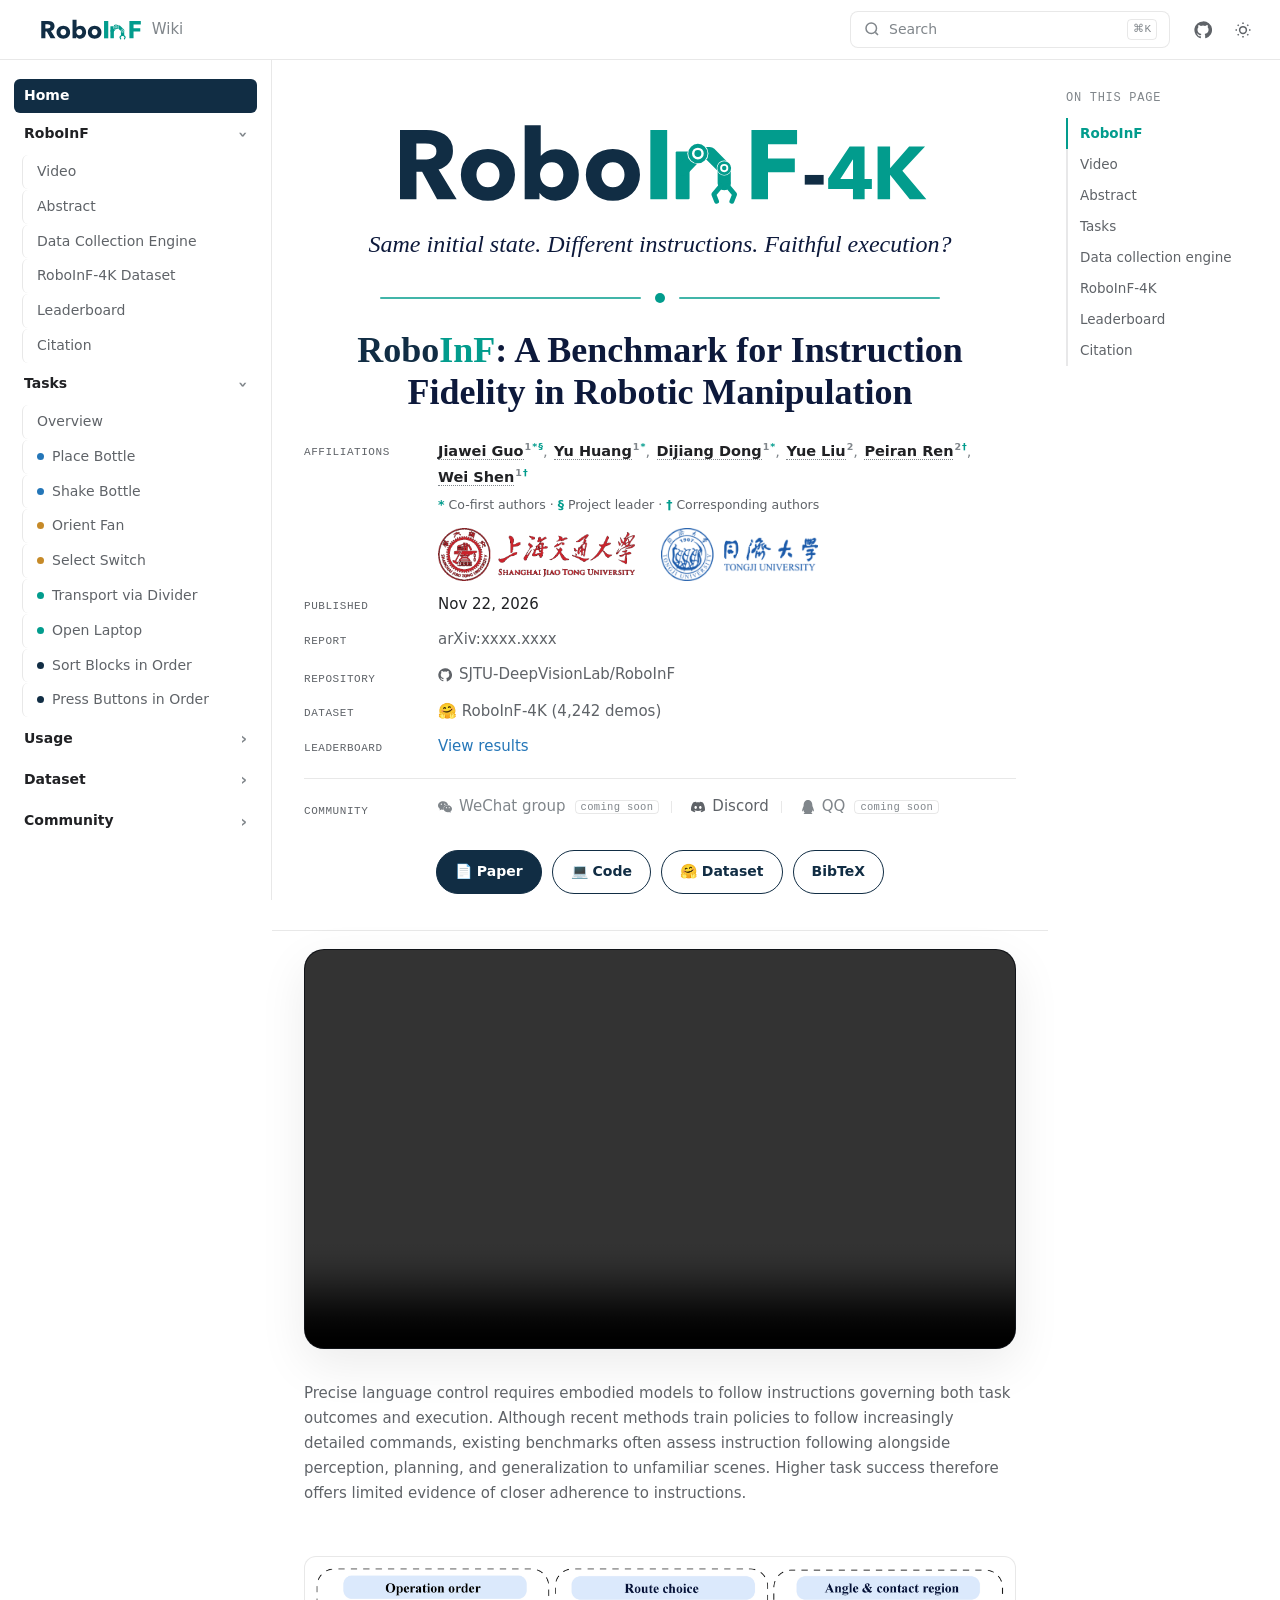
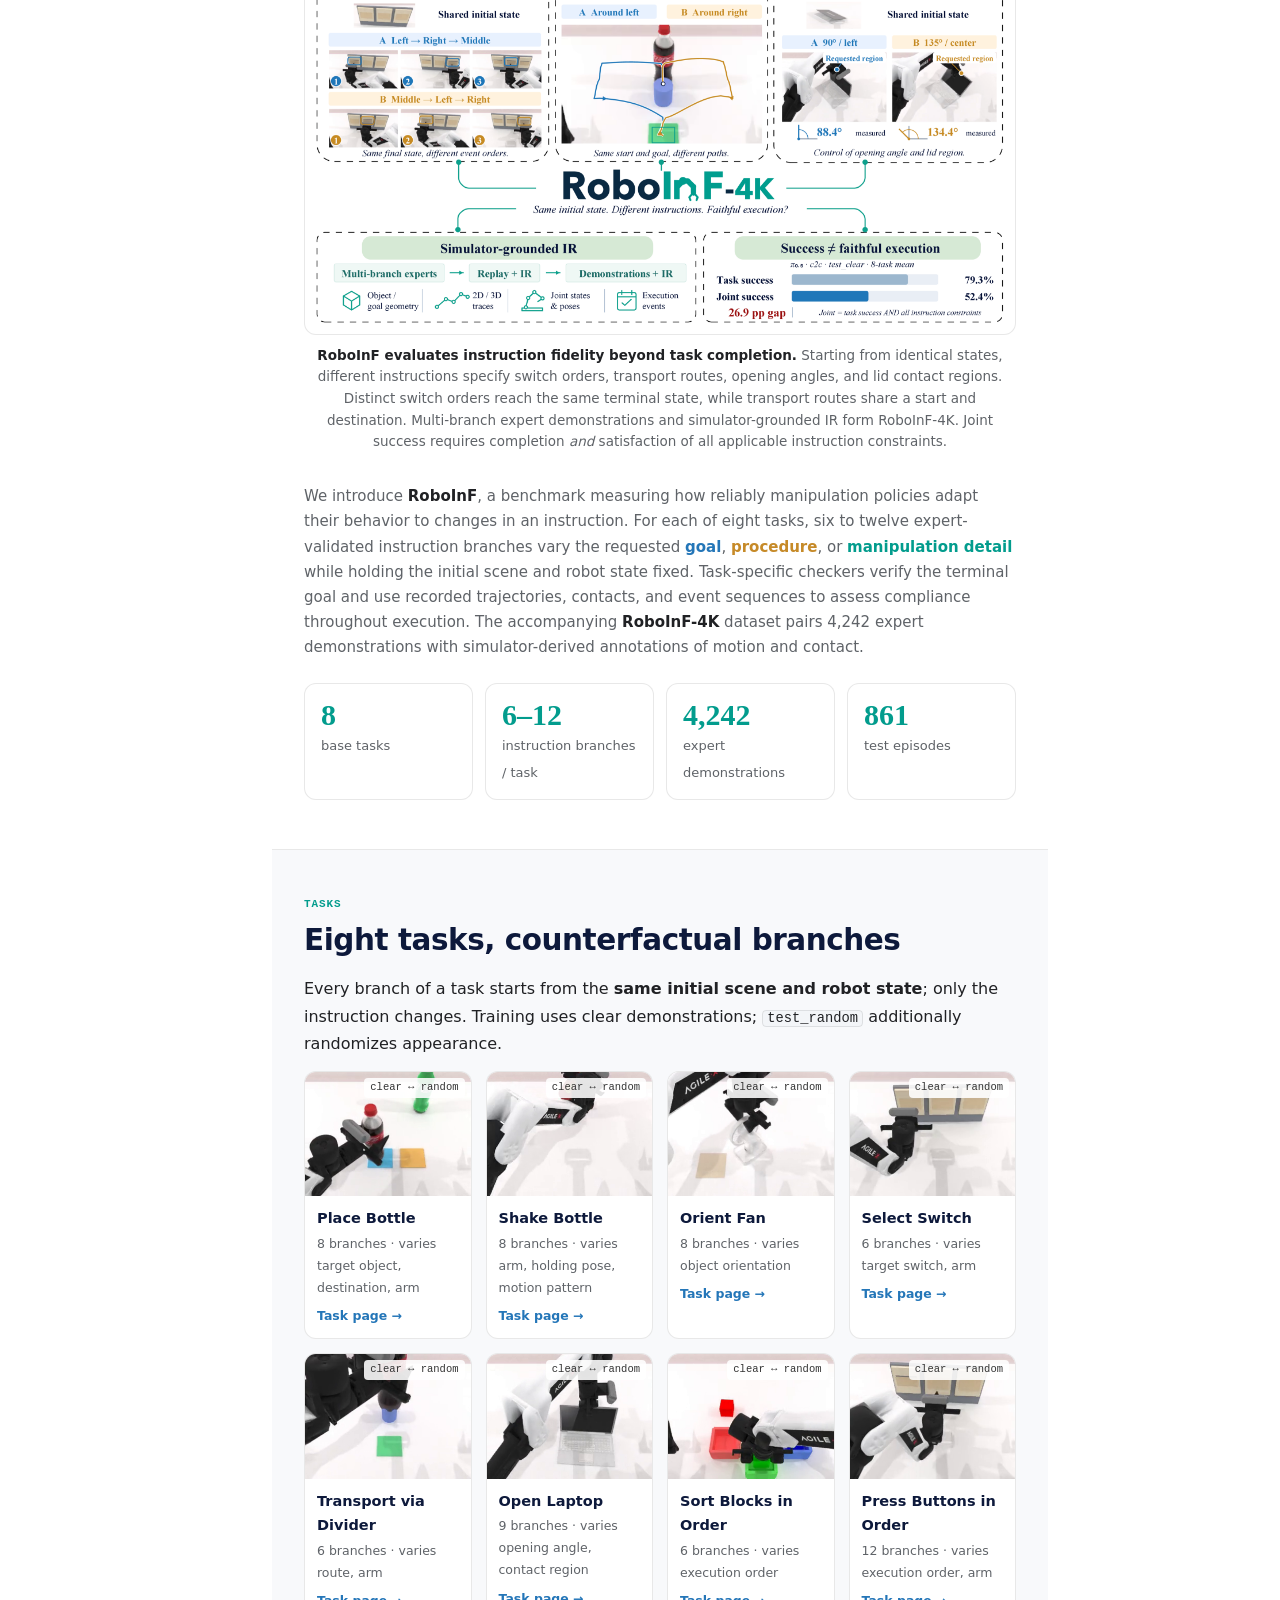
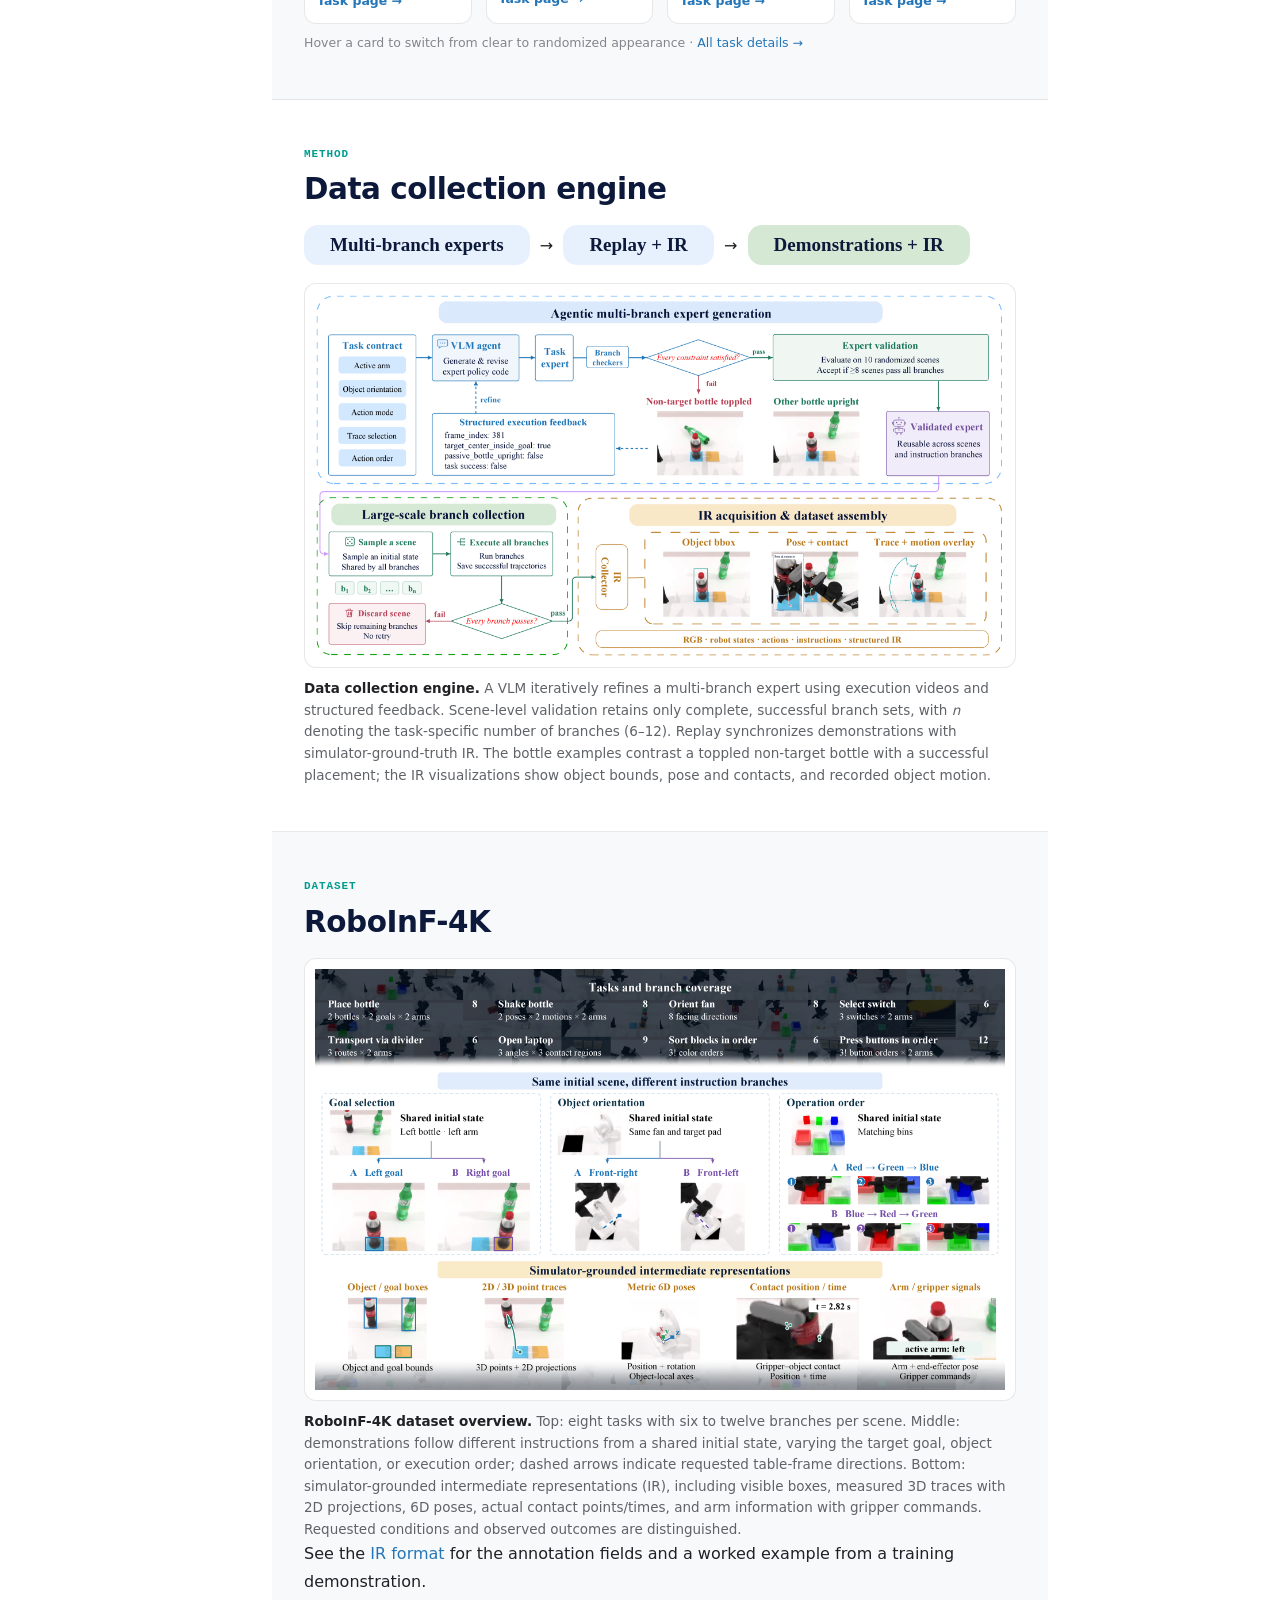
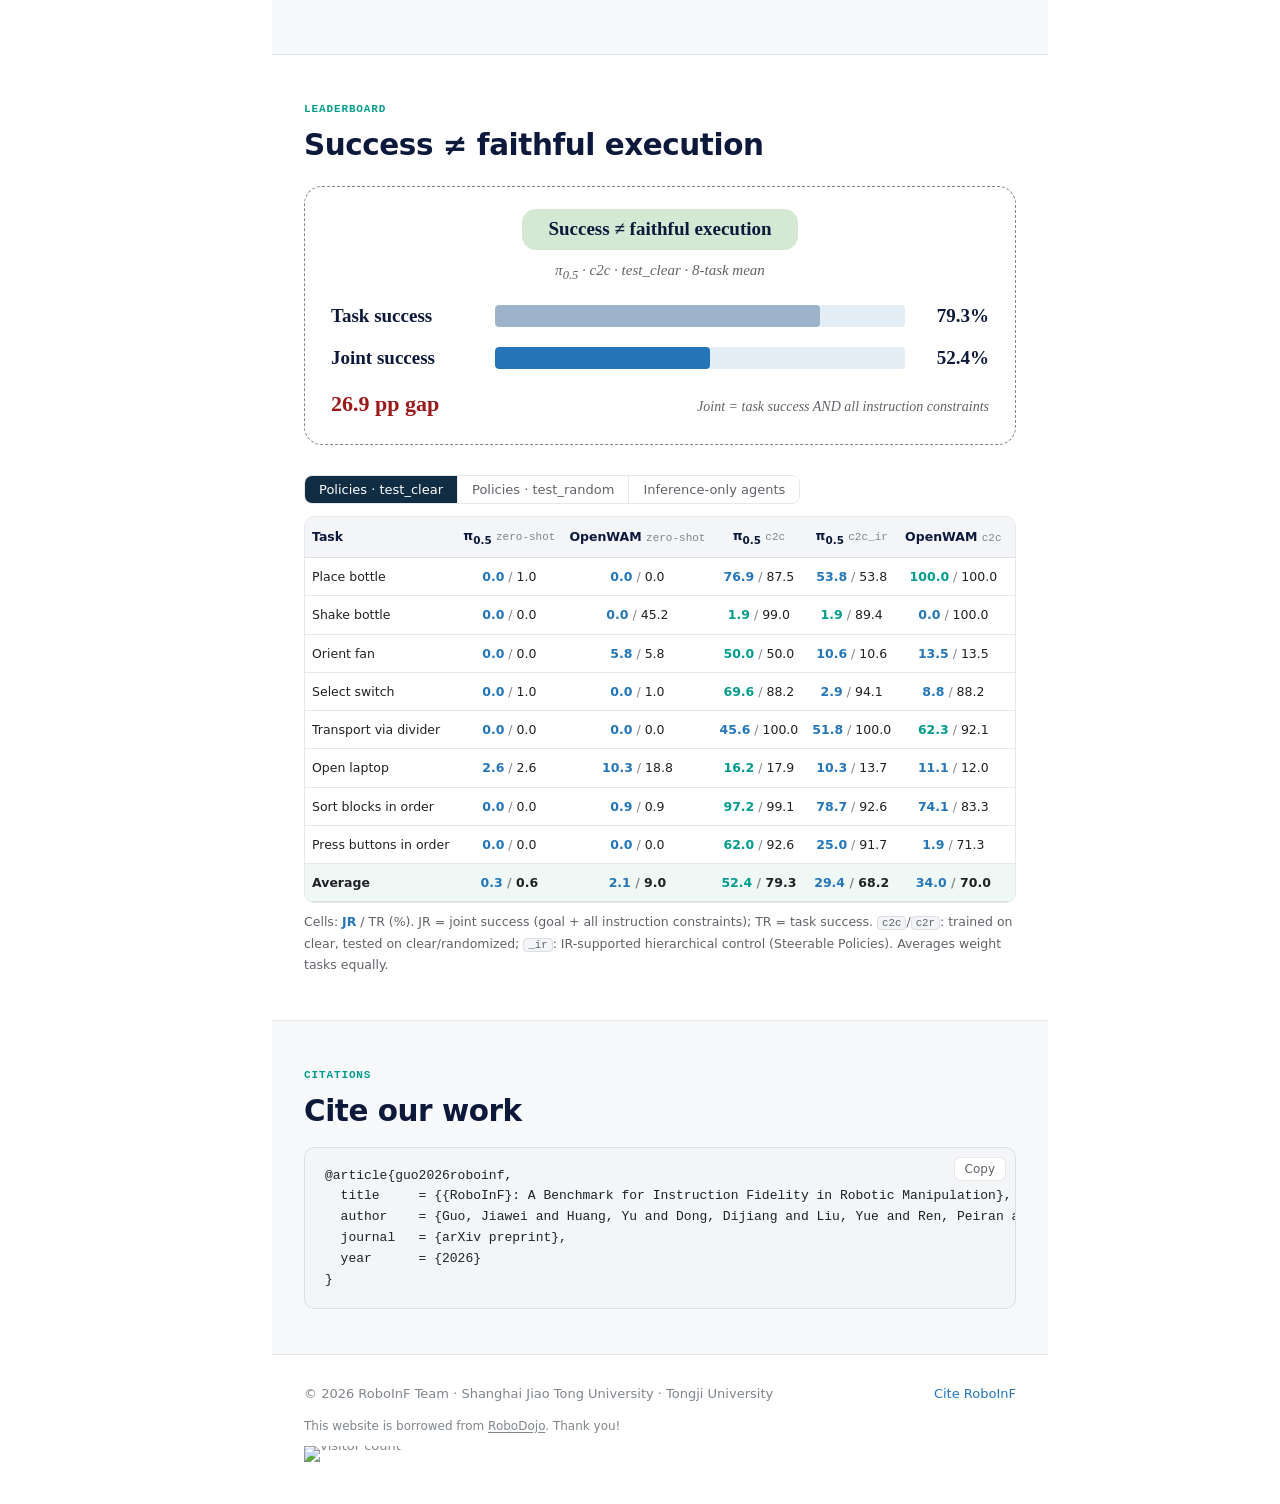
==== commit 1e6d4091: "Restore IR format page removed by previous deploy" ====
--- a/index.html
+++ b/index.html
@@ -34,7 +34,7 @@
     <a class="" href="usage/install/">Install &amp; Download</a><a class="" href="usage/run/">Run a Policy</a><a class="" href="usage/policies/">Policy Interfaces</a><a class="" href="usage/scoring/">Predictions &amp; Scoring</a>
   </details>
   <details><summary>Dataset</summary>
-    <a href="./#dataset">RoboInF-4K Overview</a><a class="soon-link" href="#" title="Coming soon">IR Format<span class="soon-tag">soon</span></a><a href="usage/install/#download">Download</a>
+    <a href="./#dataset">RoboInF-4K Overview</a><a class="" href="dataset/ir-format/">IR Format</a><a href="usage/install/#download">Download</a>
   </details>
   <details><summary>Community</summary>
     <a href="./#results">Leaderboard</a><a class="soon-link" href="#" title="Coming soon">Submit Results<span class="soon-tag">soon</span></a><a class="soon-link" href="#" title="Coming soon">Common Issues<span class="soon-tag">soon</span></a>
@@ -120,6 +120,7 @@
     <h2>RoboInF-4K</h2>
     <figure><div class="frame"><img src="assets/img/final_dataset_overview.png" alt="RoboInF-4K dataset overview"></div>
       <figcaption><b>RoboInF-4K dataset overview.</b> Top: eight tasks with six to twelve branches per scene. Middle: demonstrations follow different instructions from a shared initial state, varying the target goal, object orientation, or execution order; dashed arrows indicate requested table-frame directions. Bottom: simulator-grounded intermediate representations (IR), including visible boxes, measured 3D traces with 2D projections, 6D poses, actual contact points/times, and arm information with gripper commands. Requested conditions and observed outcomes are distinguished.</figcaption></figure>
+    <p>See the <a href="dataset/ir-format/">IR format</a> for the annotation fields and a worked example from a training demonstration.</p>
   </div></section>
 
   <!-- ======= results ======= -->
--- a/assets/css/site.css
+++ b/assets/css/site.css
@@ -205,6 +205,7 @@
 /* side-by-side branch comparison (RoboDojo "task-video-comparison") */
 .compare{display:grid;grid-template-columns:1fr 1fr;gap:16px}
 .compare figure{margin:0}
+.ir-frames .frame img{width:100%;height:auto}
 .compare video{display:block;aspect-ratio:var(--ar,4/3);object-fit:cover}
 .compare figcaption{margin-top:8px;text-align:left;font-size:13.5px;color:var(--text);display:flex;gap:8px;align-items:flex-start}
 .blabel{flex:none;display:inline-grid;place-items:center;min-width:22px;height:22px;padding:0 6px;border-radius:6px;font:700 12px var(--ui);color:#fff;background:var(--blue)}
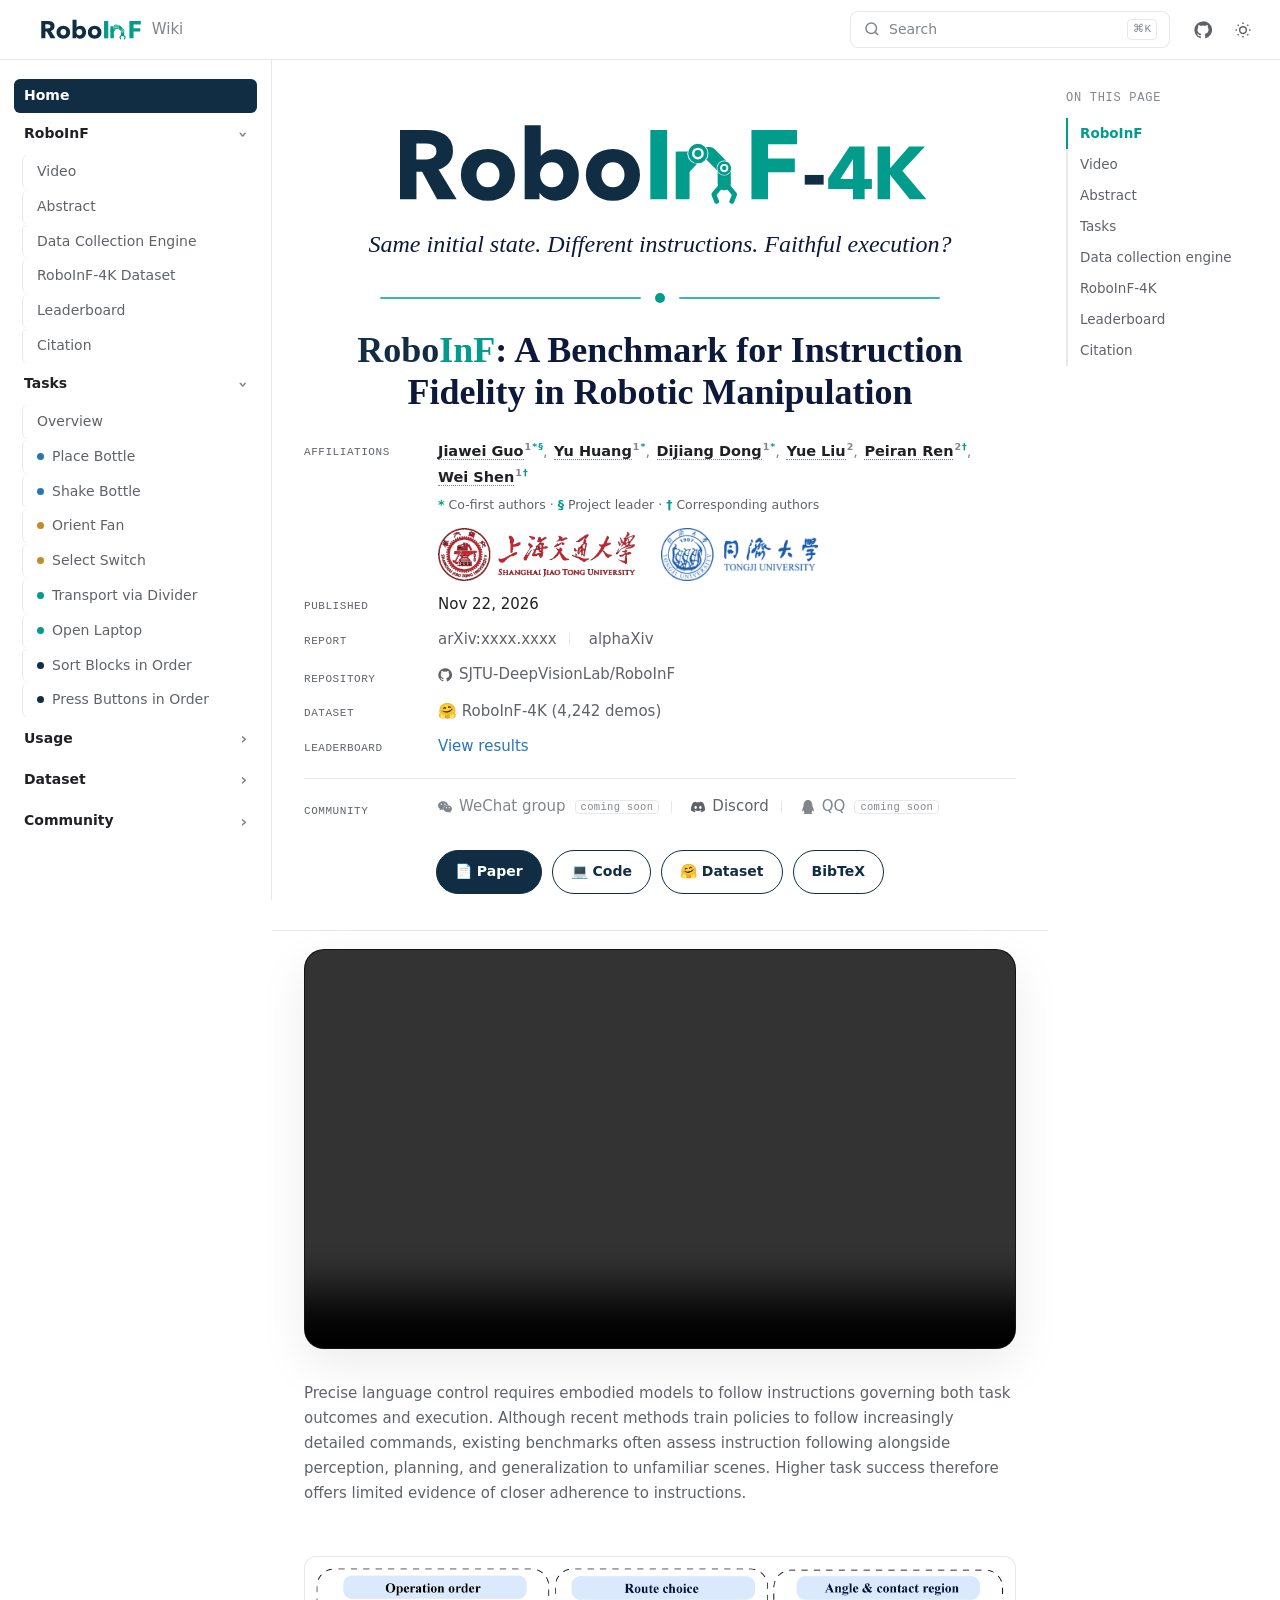
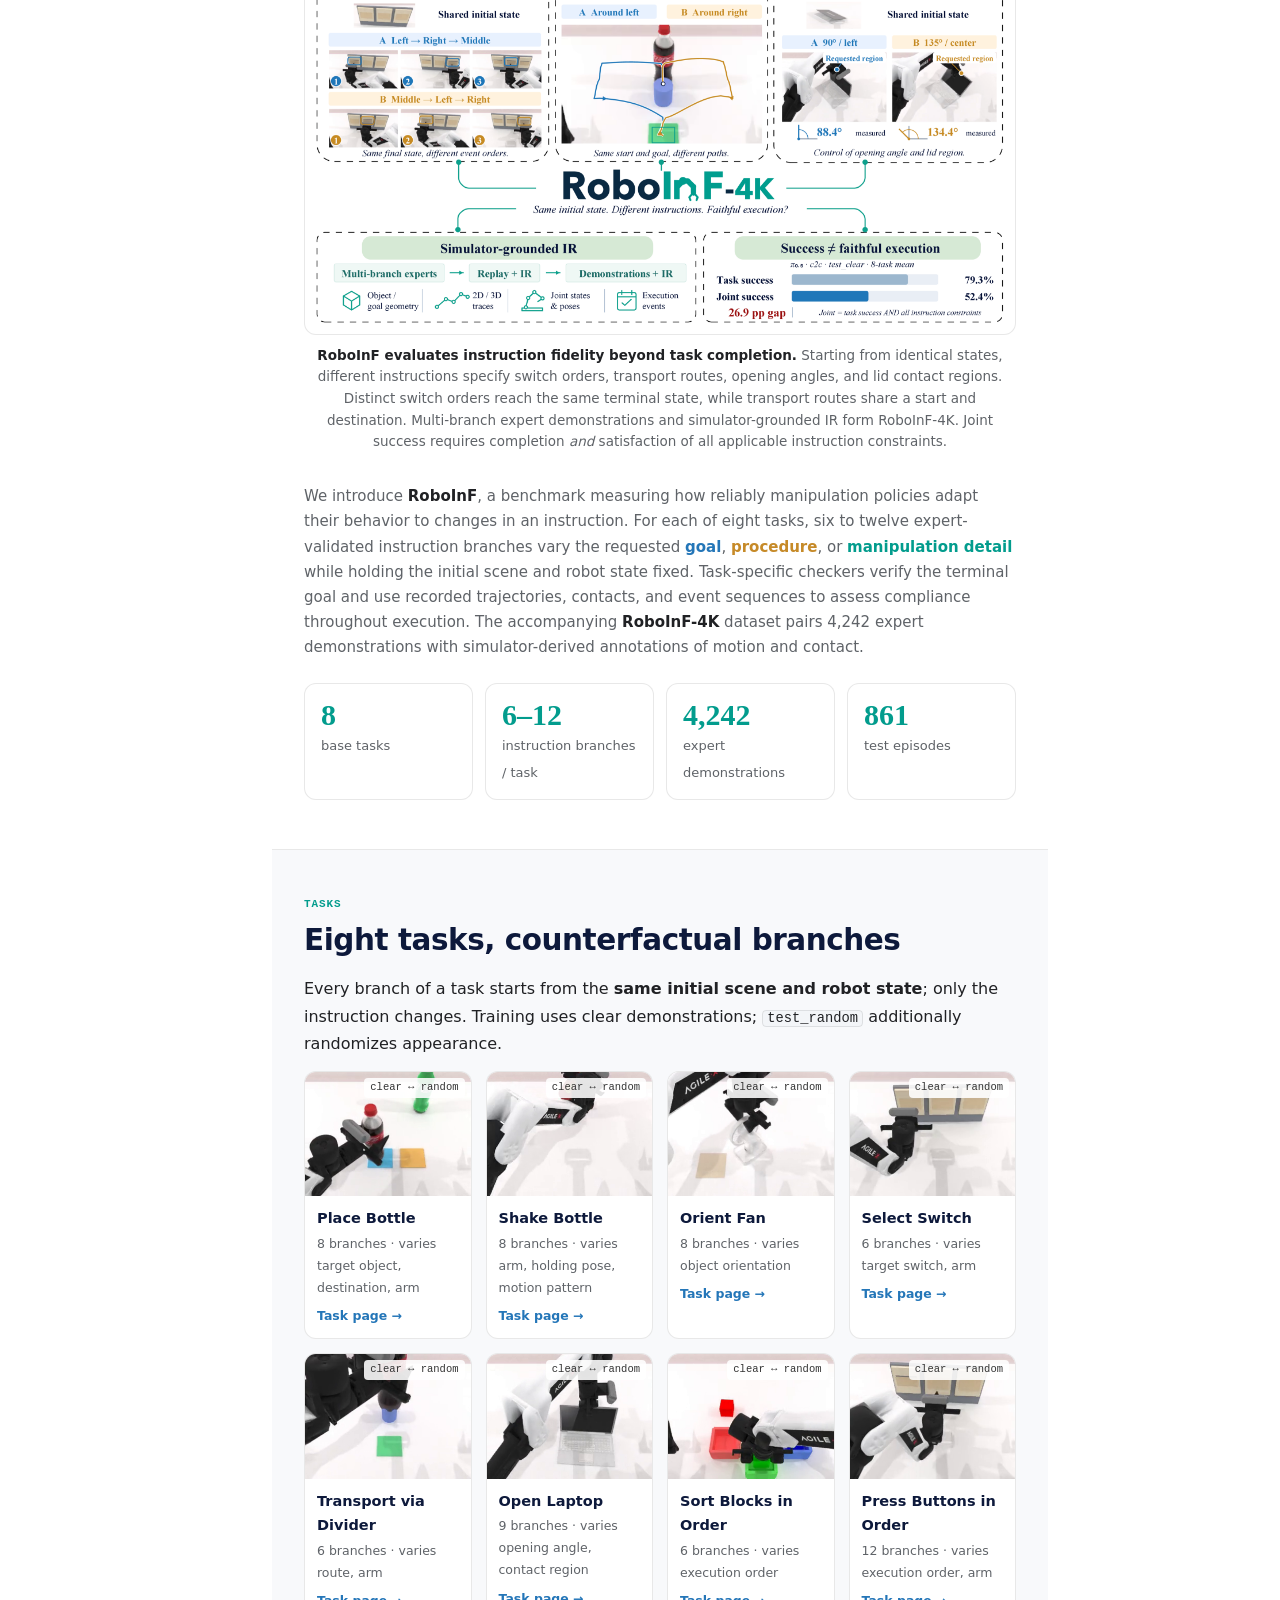
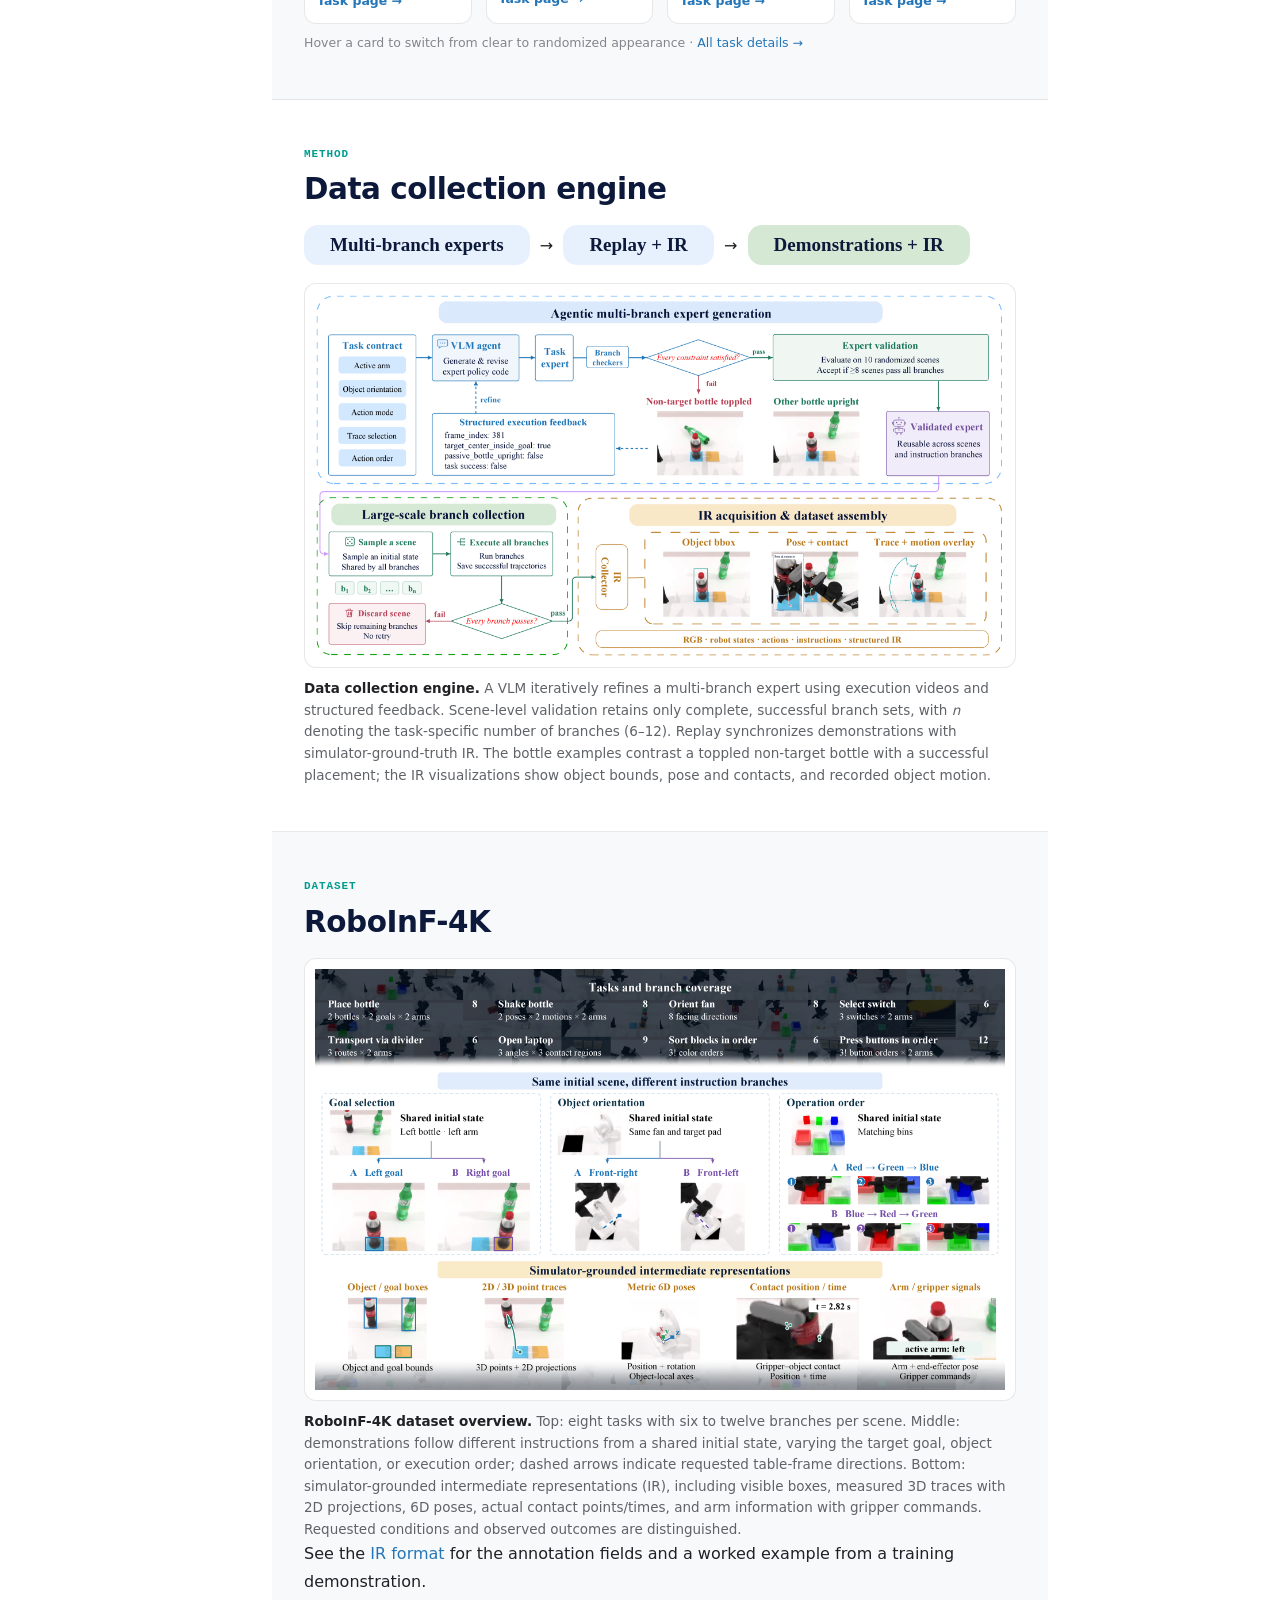
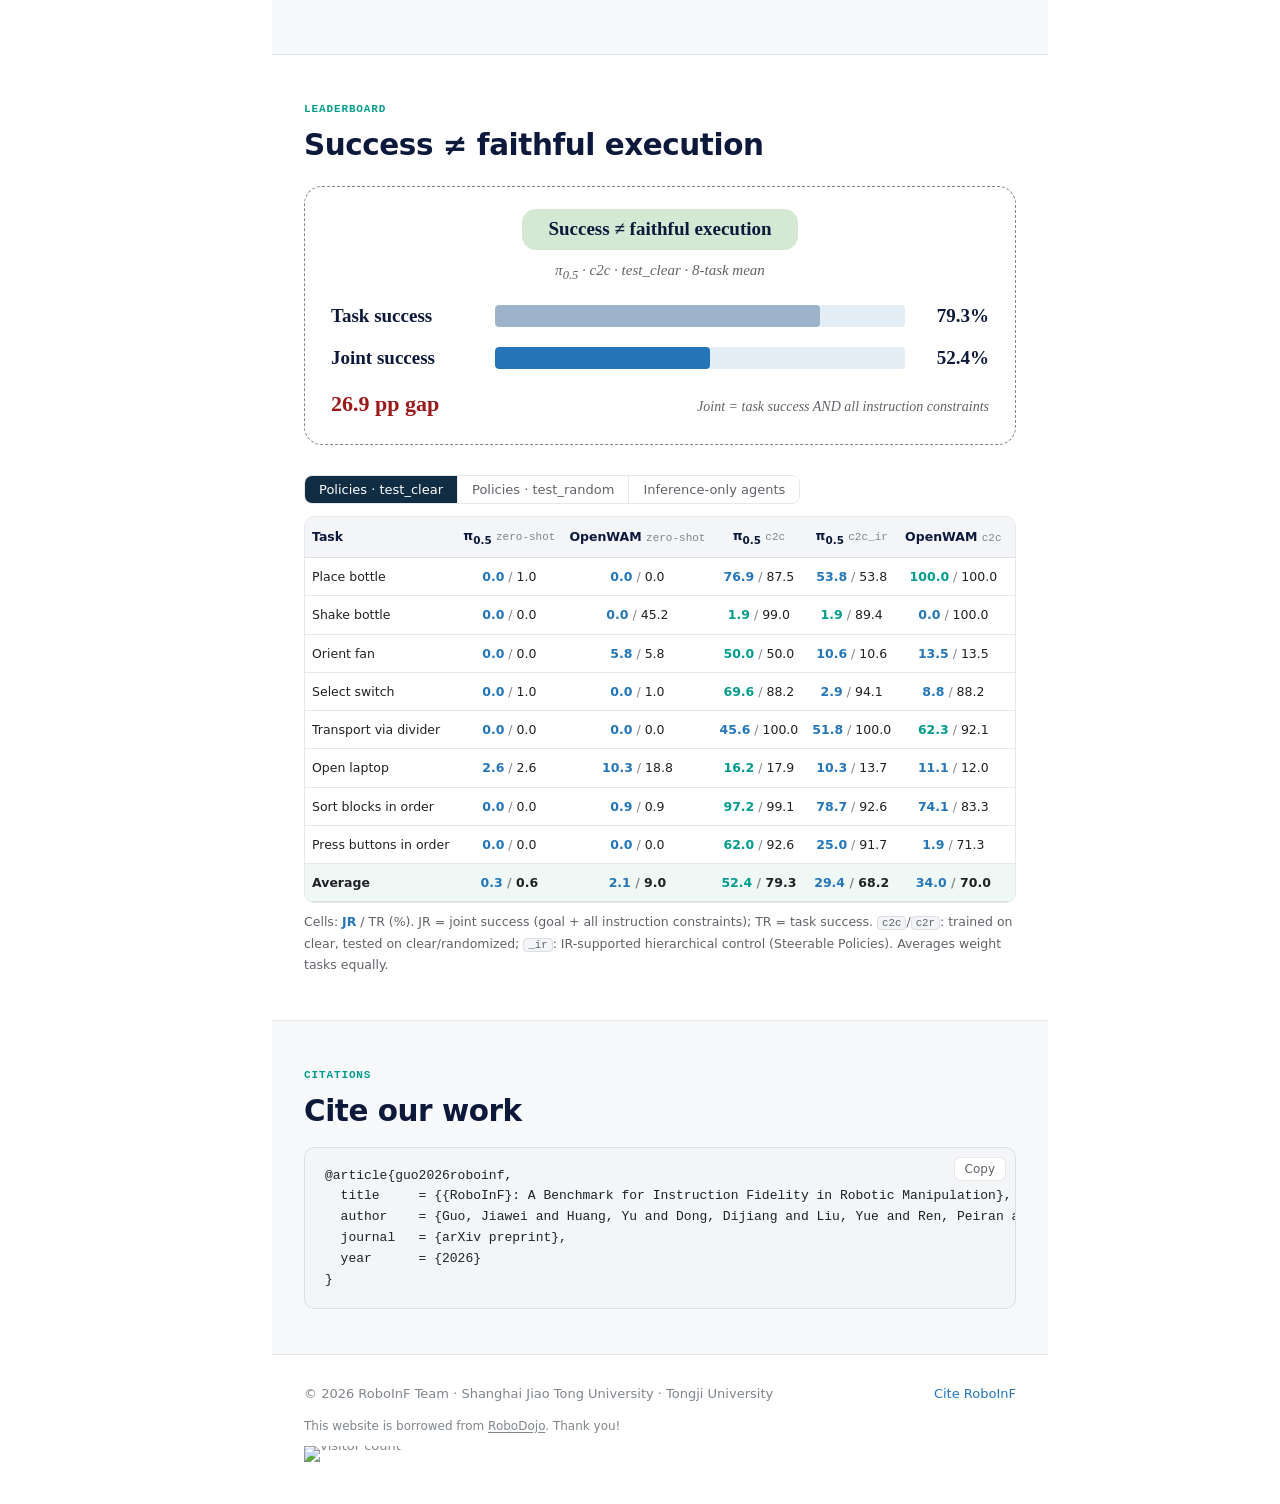
==== commit 4a24f235: "Report: add alphaXiv link" ====
--- a/index.html
+++ b/index.html
@@ -68,7 +68,7 @@
         </div>
       </dd></div>
       <div class="row"><dt>Published</dt><dd>Nov 22, 2026</dd></div>
-      <div class="row"><dt>Report</dt><dd class="links"><a class="lk" href="#">arXiv:xxxx.xxxx</a></dd></div>
+      <div class="row"><dt>Report</dt><dd class="links"><a class="lk" href="#">arXiv:xxxx.xxxx</a><a class="lk" href="https://www.alphaxiv.org/abs/2611.roboinf" target="_blank" rel="noopener">alphaXiv</a></dd></div>
       <div class="row"><dt>Repository</dt><dd class="links"><a class="lk" href="https://github.com/SJTU-DeepVisionLab/RoboInF" target="_blank" rel="noopener"><svg viewBox="0 0 24 24" fill="currentColor"><path d="M12 .5a11.5 11.5 0 0 0-3.64 22.41c.58.1.79-.25.79-.56v-2c-3.2.7-3.88-1.37-3.88-1.37-.52-1.33-1.28-1.69-1.28-1.69-1.05-.71.08-.7.08-.7 1.16.08 1.77 1.19 1.77 1.19 1.03 1.77 2.7 1.26 3.36.96.1-.75.4-1.26.73-1.55-2.56-.29-5.25-1.28-5.25-5.69 0-1.26.45-2.29 1.19-3.1-.12-.29-.52-1.46.11-3.05 0 0 .97-.31 3.17 1.18a11 11 0 0 1 5.77 0c2.2-1.49 3.17-1.18 3.17-1.18.63 1.59.23 2.76.11 3.05.74.81 1.19 1.84 1.19 3.1 0 4.42-2.7 5.39-5.27 5.68.41.36.78 1.06.78 2.14v3.17c0 .31.21.67.8.56A11.5 11.5 0 0 0 12 .5Z"/></svg>SJTU-DeepVisionLab/RoboInF</a></dd></div>
       <div class="row"><dt>Dataset</dt><dd class="links"><a class="lk" href="https://huggingface.co/datasets/JGuo666/RoboInF-4K" target="_blank" rel="noopener">🤗 RoboInF-4K (4,242 demos)</a></dd></div>
       <div class="row"><dt>Leaderboard</dt><dd><a href="#results">View results</a></dd></div>
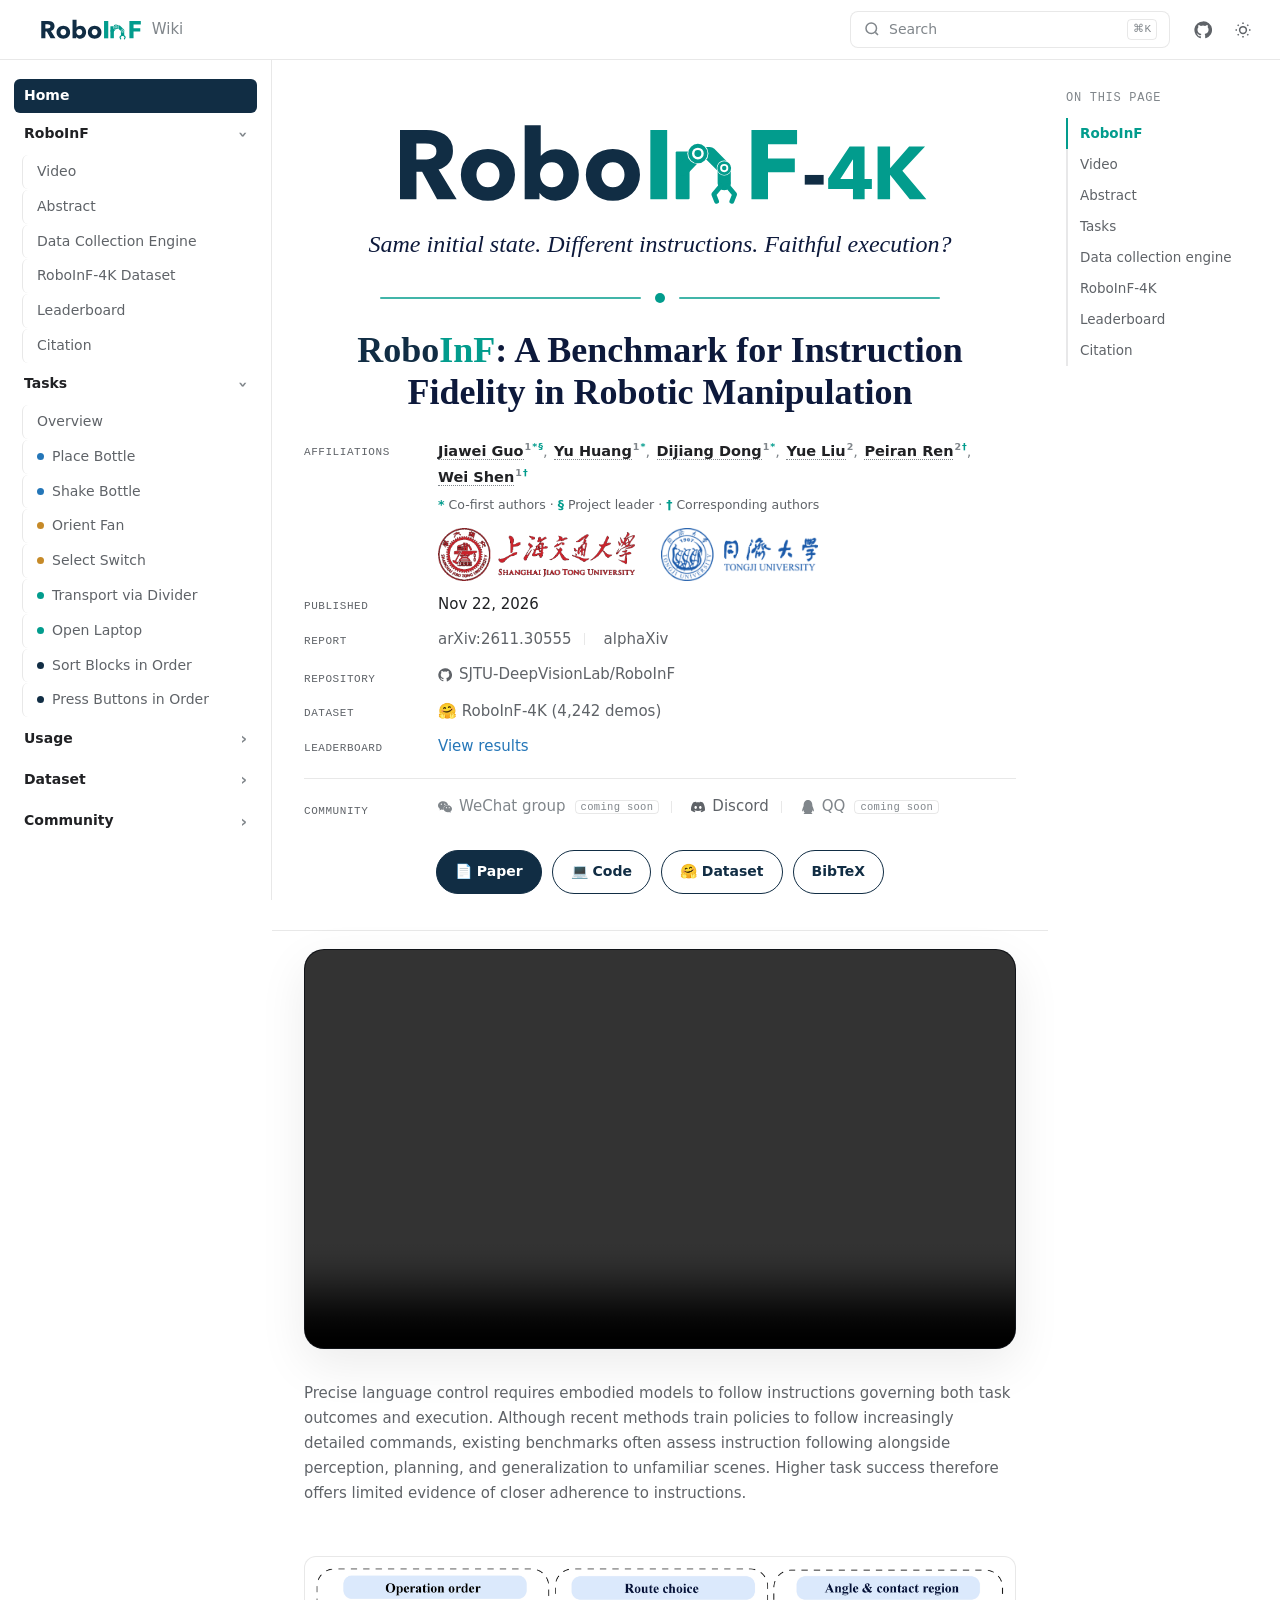
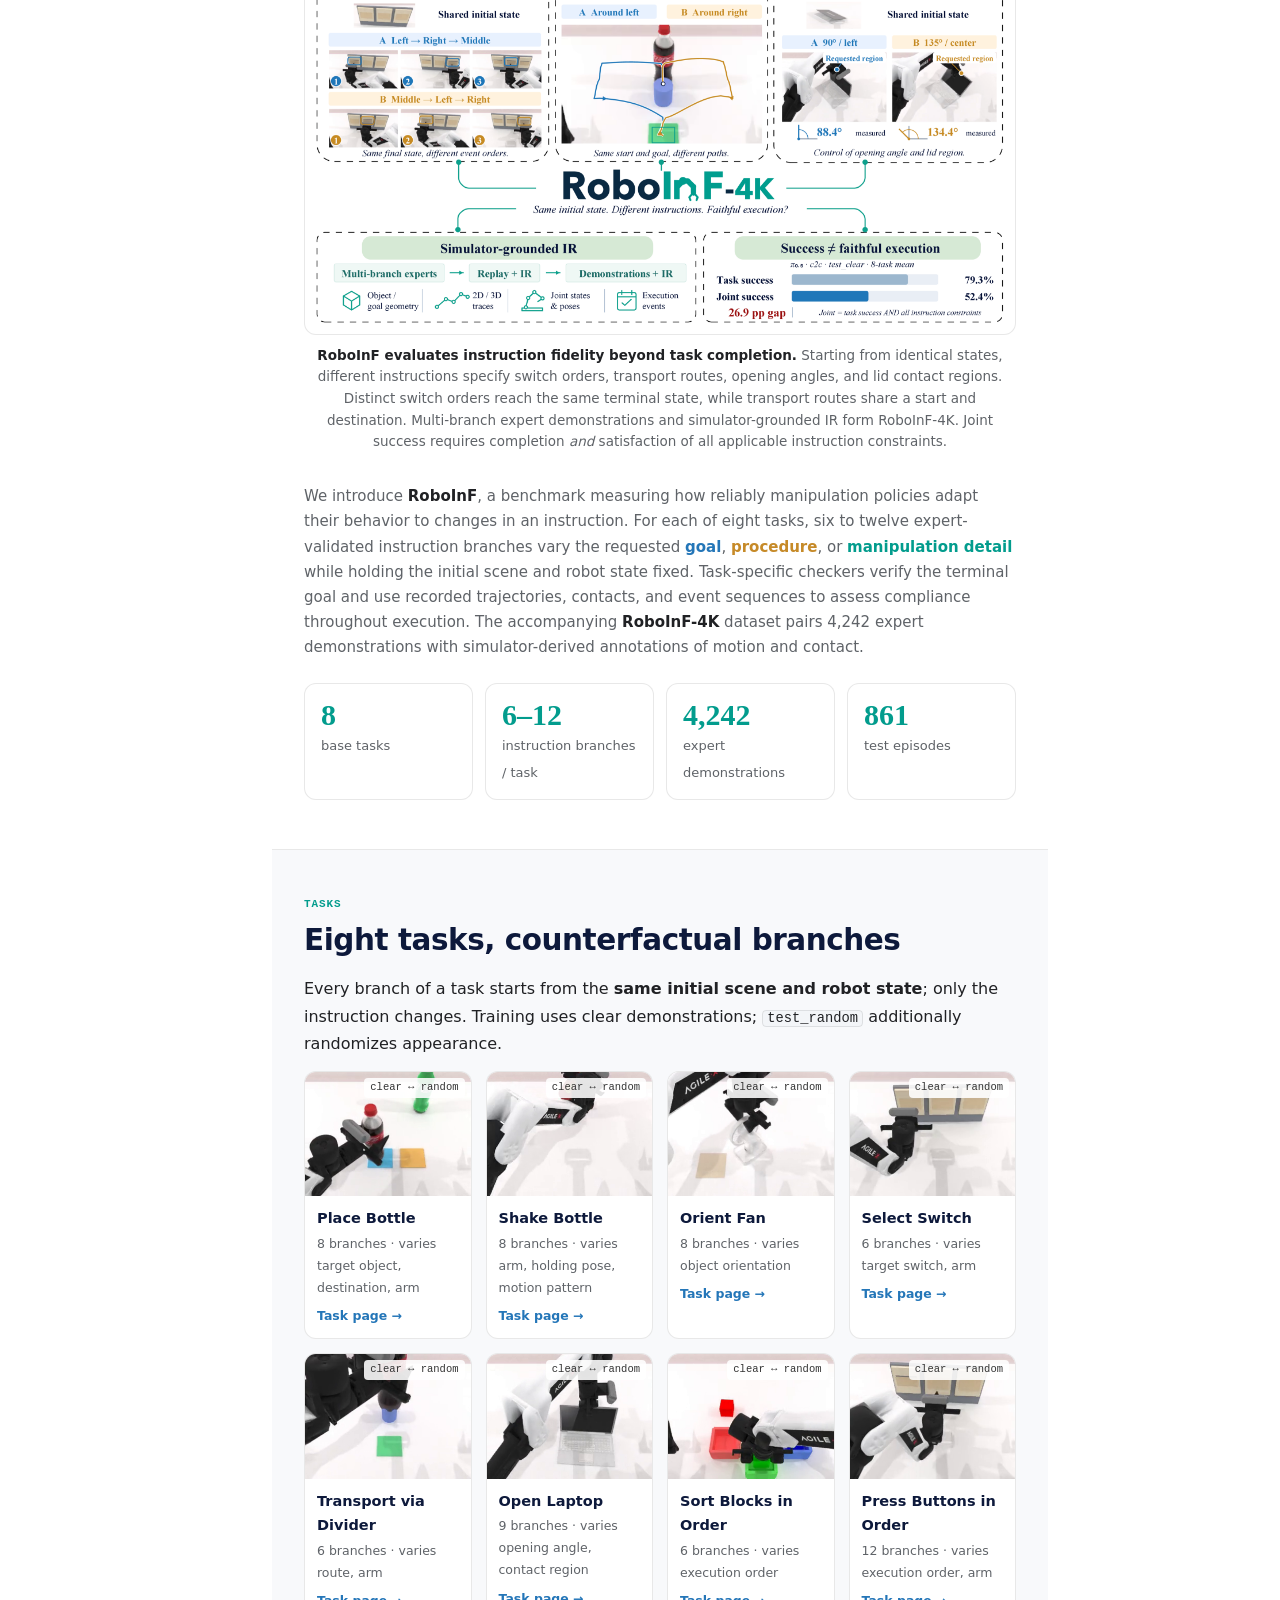
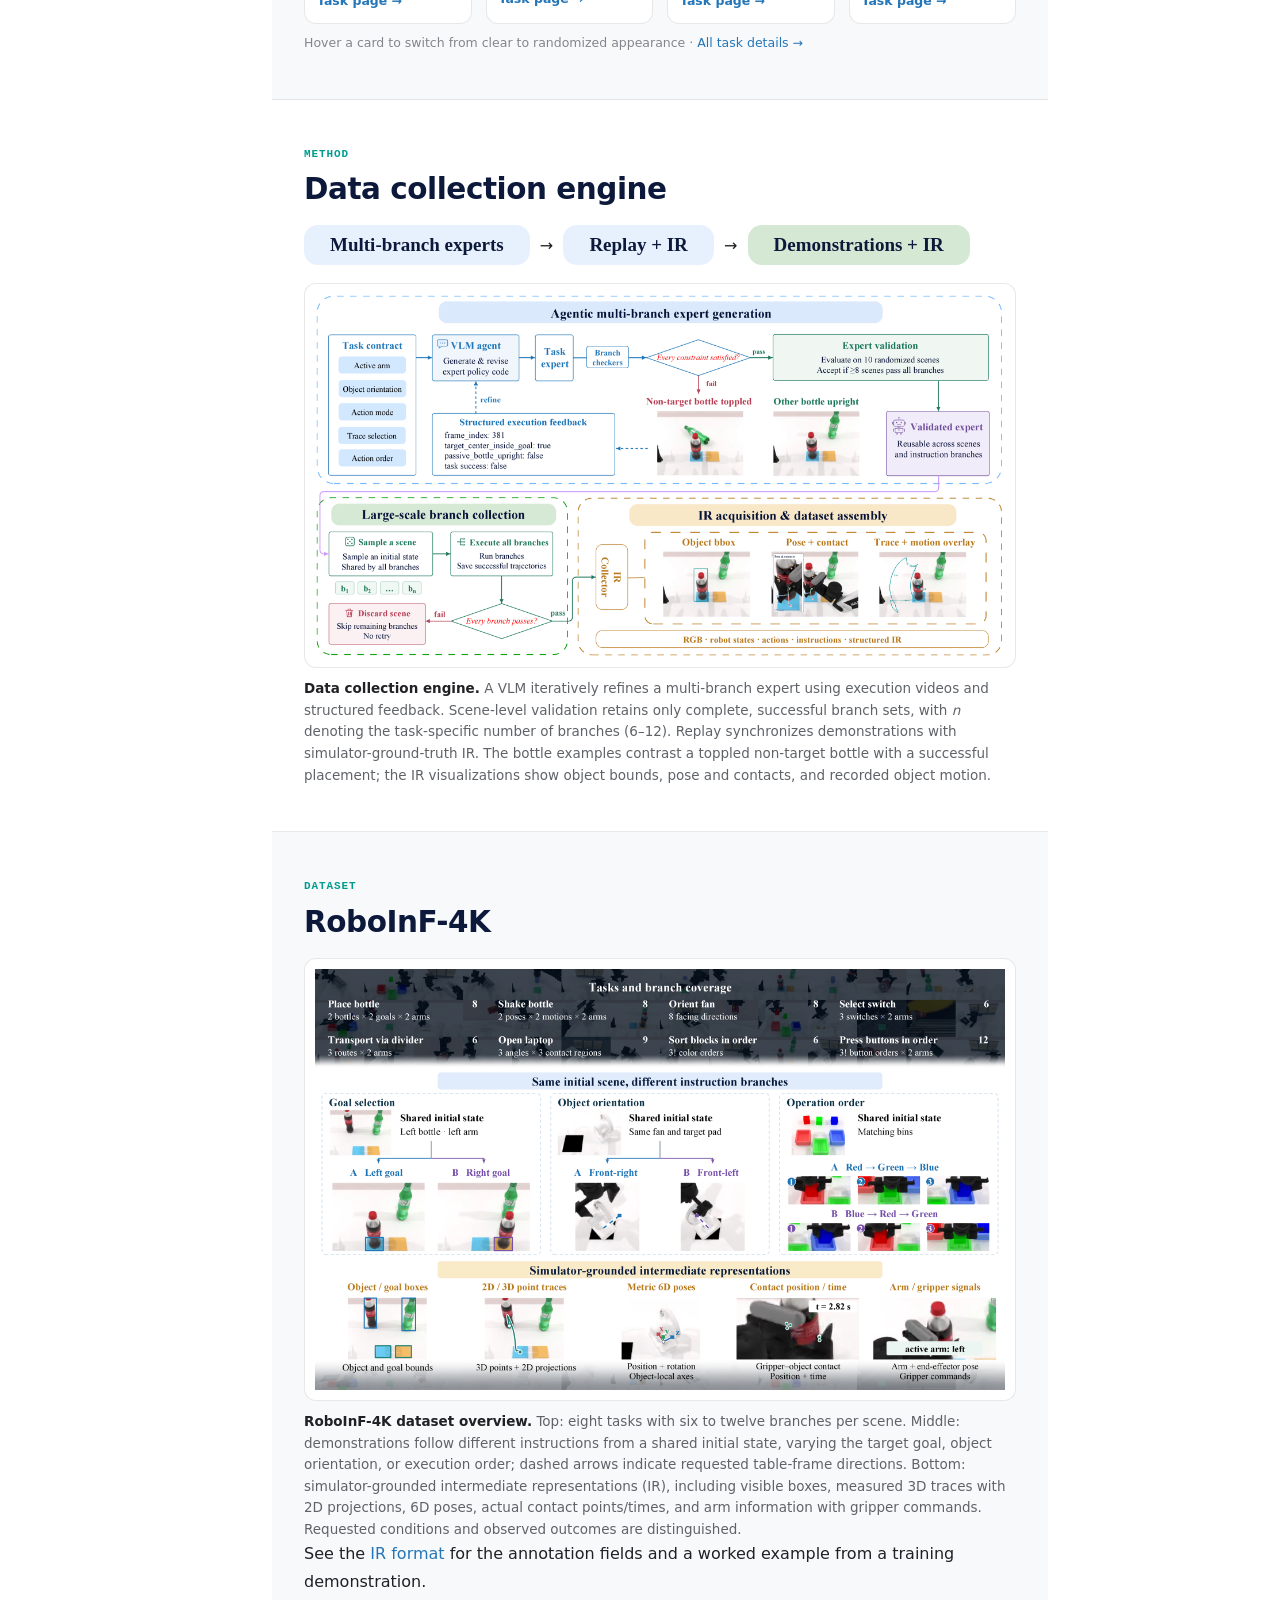
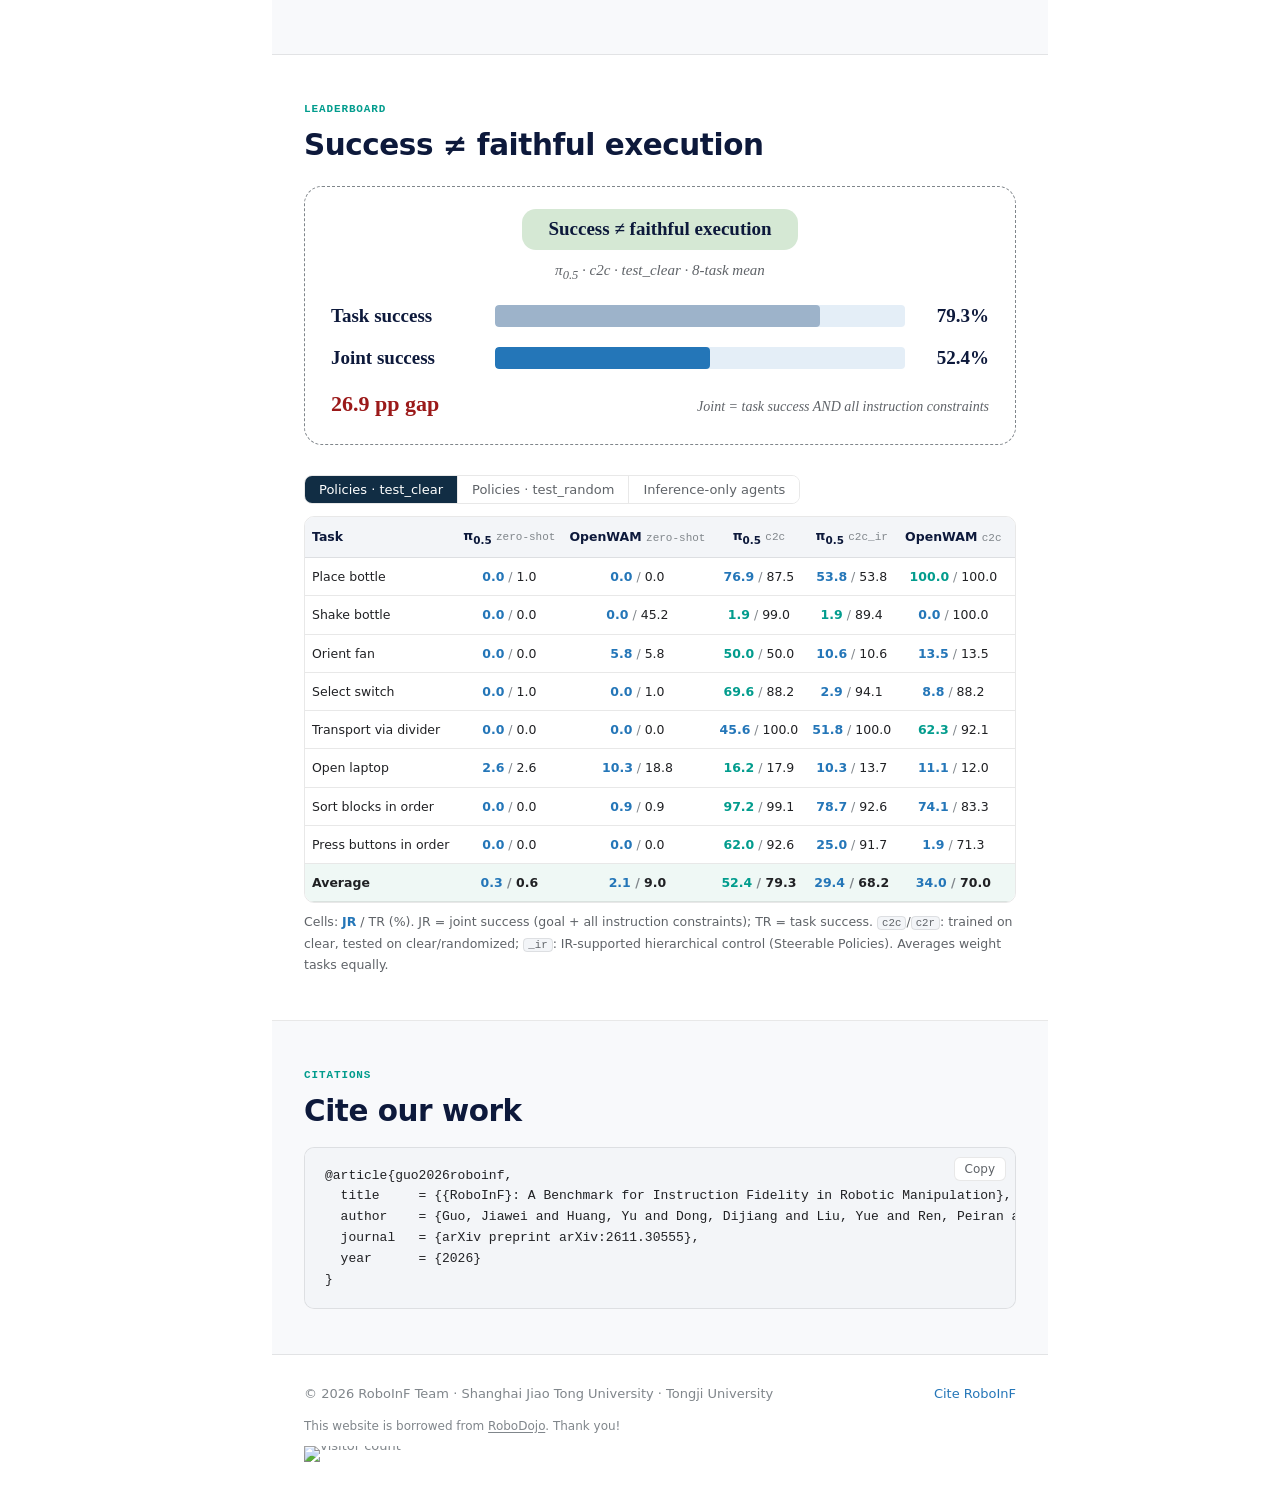
==== commit 4c06e6b9: "Add arXiv link 2611.30555" ====
--- a/index.html
+++ b/index.html
@@ -68,13 +68,13 @@
         </div>
       </dd></div>
       <div class="row"><dt>Published</dt><dd>Nov 22, 2026</dd></div>
-      <div class="row"><dt>Report</dt><dd class="links"><a class="lk" href="#">arXiv:xxxx.xxxx</a><a class="lk" href="https://www.alphaxiv.org/abs/2611.roboinf" target="_blank" rel="noopener">alphaXiv</a></dd></div>
+      <div class="row"><dt>Report</dt><dd class="links"><a class="lk" href="https://arxiv.org/abs/2611.30555" target="_blank" rel="noopener">arXiv:2611.30555</a><a class="lk" href="https://www.alphaxiv.org/abs/2611.roboinf" target="_blank" rel="noopener">alphaXiv</a></dd></div>
       <div class="row"><dt>Repository</dt><dd class="links"><a class="lk" href="https://github.com/SJTU-DeepVisionLab/RoboInF" target="_blank" rel="noopener"><svg viewBox="0 0 24 24" fill="currentColor"><path d="M12 .5a11.5 11.5 0 0 0-3.64 22.41c.58.1.79-.25.79-.56v-2c-3.2.7-3.88-1.37-3.88-1.37-.52-1.33-1.28-1.69-1.28-1.69-1.05-.71.08-.7.08-.7 1.16.08 1.77 1.19 1.77 1.19 1.03 1.77 2.7 1.26 3.36.96.1-.75.4-1.26.73-1.55-2.56-.29-5.25-1.28-5.25-5.69 0-1.26.45-2.29 1.19-3.1-.12-.29-.52-1.46.11-3.05 0 0 .97-.31 3.17 1.18a11 11 0 0 1 5.77 0c2.2-1.49 3.17-1.18 3.17-1.18.63 1.59.23 2.76.11 3.05.74.81 1.19 1.84 1.19 3.1 0 4.42-2.7 5.39-5.27 5.68.41.36.78 1.06.78 2.14v3.17c0 .31.21.67.8.56A11.5 11.5 0 0 0 12 .5Z"/></svg>SJTU-DeepVisionLab/RoboInF</a></dd></div>
       <div class="row"><dt>Dataset</dt><dd class="links"><a class="lk" href="https://huggingface.co/datasets/JGuo666/RoboInF-4K" target="_blank" rel="noopener">🤗 RoboInF-4K (4,242 demos)</a></dd></div>
       <div class="row"><dt>Leaderboard</dt><dd><a href="#results">View results</a></dd></div>
       <div class="row connect"><dt>Community</dt><dd class="links"><span class="lk lk-soon" title="Coming soon"><svg viewBox="0 0 24 24" fill="currentColor" aria-hidden="true"> <path d="M8.691 2.188C3.891 2.188 0 5.476 0 9.53c0 2.212 1.17 4.203 3.002 5.55a.59.59 0 0 1 .213.665l-.39 1.48c-.019.07-.048.141-.048.213 0 .163.13.295.29.295a.326.326 0 0 0 .167-.054l1.903-1.114a.864.864 0 0 1 .717-.098 10.16 10.16 0 0 0 2.837.403c.276 0 .543-.027.811-.05-.857-2.578.157-4.972 1.932-6.446 1.703-1.415 3.882-1.98 5.853-1.838-.576-3.583-4.196-6.348-8.596-6.348zM5.785 5.991c.642 0 1.162.529 1.162 1.18a1.17 1.17 0 0 1-1.162 1.178A1.17 1.17 0 0 1 4.623 7.17c0-.651.52-1.18 1.162-1.18zm5.813 0c.642 0 1.162.529 1.162 1.18a1.17 1.17 0 0 1-1.162 1.178 1.17 1.17 0 0 1-1.162-1.178c0-.651.52-1.18 1.162-1.18zm5.34 2.867c-1.797-.052-3.746.512-5.28 1.786-1.72 1.428-2.687 3.72-1.78 6.22.942 2.453 3.666 4.229 6.884 4.229.826 0 1.622-.12 2.361-.336a.722.722 0 0 1 .598.082l1.584.926a.272.272 0 0 0 .14.047c.134 0 .24-.111.24-.247 0-.06-.023-.12-.038-.177l-.327-1.233a.582.582 0 0 1-.023-.156.49.49 0 0 1 .201-.398C23.024 18.48 24 16.82 24 14.98c0-3.21-2.931-5.837-6.656-6.088V8.89c-.135-.01-.27-.027-.407-.03zm-2.53 3.274c.535 0 .969.44.969.982a.976.976 0 0 1-.969.983.976.976 0 0 1-.969-.983c0-.542.434-.982.97-.982zm4.844 0c.535 0 .969.44.969.982a.976.976 0 0 1-.969.983.976.976 0 0 1-.969-.983c0-.542.434-.982.969-.982z"></path> </svg>WeChat group<em>coming soon</em></span><a class="lk" href="https://discord.gg/h8jPpwNvf" target="_blank" rel="noopener"><svg viewBox="0 0 24 24" fill="currentColor" aria-hidden="true"> <path d="M20.317 4.3698a19.7913 19.7913 0 00-4.8851-1.5152.0741.0741 0 00-.0785.0371c-.211.3753-.4447.8648-.6083 1.2495-1.8447-.2762-3.68-.2762-5.4868 0-.1636-.3933-.4058-.8742-.6177-1.2495a.077.077 0 00-.0785-.037 19.7363 19.7363 0 00-4.8852 1.515.0699.0699 0 00-.0321.0277C.5334 9.0458-.319 13.5799.0992 18.0578a.0824.0824 0 00.0312.0561c2.0528 1.5076 4.0413 2.4228 5.9929 3.0294a.0777.0777 0 00.0842-.0276c.4616-.6304.8731-1.2952 1.226-1.9942a.076.076 0 00-.0416-.1057c-.6528-.2476-1.2743-.5495-1.8722-.8923a.077.077 0 01-.0076-.1277c.1258-.0943.2517-.1923.3718-.2914a.0743.0743 0 01.0776-.0105c3.9278 1.7933 8.18 1.7933 12.0614 0a.0739.0739 0 01.0785.0095c.1202.099.246.1981.3728.2924a.077.077 0 01-.0066.1276 12.2986 12.2986 0 01-1.873.8914.0766.0766 0 00-.0407.1067c.3604.698.7719 1.3628 1.225 1.9932a.076.076 0 00.0842.0286c1.961-.6067 3.9495-1.5219 6.0023-3.0294a.077.077 0 00.0313-.0552c.5004-5.177-.8382-9.6739-3.5485-13.6604a.061.061 0 00-.0312-.0286zM8.02 15.3312c-1.1825 0-2.1569-1.0857-2.1569-2.419 0-1.3332.9555-2.4189 2.157-2.4189 1.2108 0 2.1757 1.0952 2.1568 2.419 0 1.3332-.9555 2.4189-2.1569 2.4189zm7.9748 0c-1.1825 0-2.1569-1.0857-2.1569-2.419 0-1.3332.9554-2.4189 2.1569-2.4189 1.2108 0 2.1757 1.0952 2.1568 2.419 0 1.3332-.946 2.4189-2.1568 2.4189Z"></path> </svg>Discord</a><span class="lk lk-soon" title="Coming soon"><svg viewBox="0 0 24 24" fill="currentColor" aria-hidden="true"> <path d="M21.395 15.035a40 40 0 0 0-.803-2.264l-1.079-2.695c.001-.032.014-.562.014-.836C19.526 4.632 17.351 0 12 0S4.474 4.632 4.474 9.241c0 .274.013.804.014.836l-1.08 2.695a39 39 0 0 0-.802 2.264c-1.021 3.283-.69 4.643-.438 4.673.54.065 2.103-2.472 2.103-2.472 0 1.469.756 3.387 2.394 4.771-.612.188-1.363.479-1.845.835-.434.32-.379.646-.301.778.343.578 5.883.369 7.482.189 1.6.18 7.14.389 7.483-.189.078-.132.132-.458-.301-.778-.483-.356-1.233-.646-1.846-.836 1.637-1.384 2.393-3.302 2.393-4.771 0 0 1.563 2.537 2.103 2.472.251-.03.581-1.39-.438-4.673"></path> </svg>QQ<em>coming soon</em></span></dd></div>
     </dl>
-    <div class="cta"><a class="p" href="#">📄 Paper</a><a href="https://github.com/SJTU-DeepVisionLab/RoboInF" target="_blank" rel="noopener">💻 Code</a><a href="https://huggingface.co/datasets/JGuo666/RoboInF-4K" target="_blank" rel="noopener">🤗 Dataset</a><a href="#cite">BibTeX</a></div>
+    <div class="cta"><a class="p" href="https://arxiv.org/abs/2611.30555" target="_blank" rel="noopener">📄 Paper</a><a href="https://github.com/SJTU-DeepVisionLab/RoboInF" target="_blank" rel="noopener">💻 Code</a><a href="https://huggingface.co/datasets/JGuo666/RoboInF-4K" target="_blank" rel="noopener">🤗 Dataset</a><a href="#cite">BibTeX</a></div>
   </div></section>
 
   <!-- ======= featured video + abstract (RoboDojo layout) ======= -->
@@ -152,7 +152,7 @@
 <pre id="bib">@article{guo2026roboinf,
   title     = {{RoboInF}: A Benchmark for Instruction Fidelity in Robotic Manipulation},
   author    = {Guo, Jiawei and Huang, Yu and Dong, Dijiang and Liu, Yue and Ren, Peiran and Shen, Wei},
-  journal   = {arXiv preprint},
+  journal   = {arXiv preprint arXiv:2611.30555},
   year      = {2026}
 }</pre></div>
   </div></section>
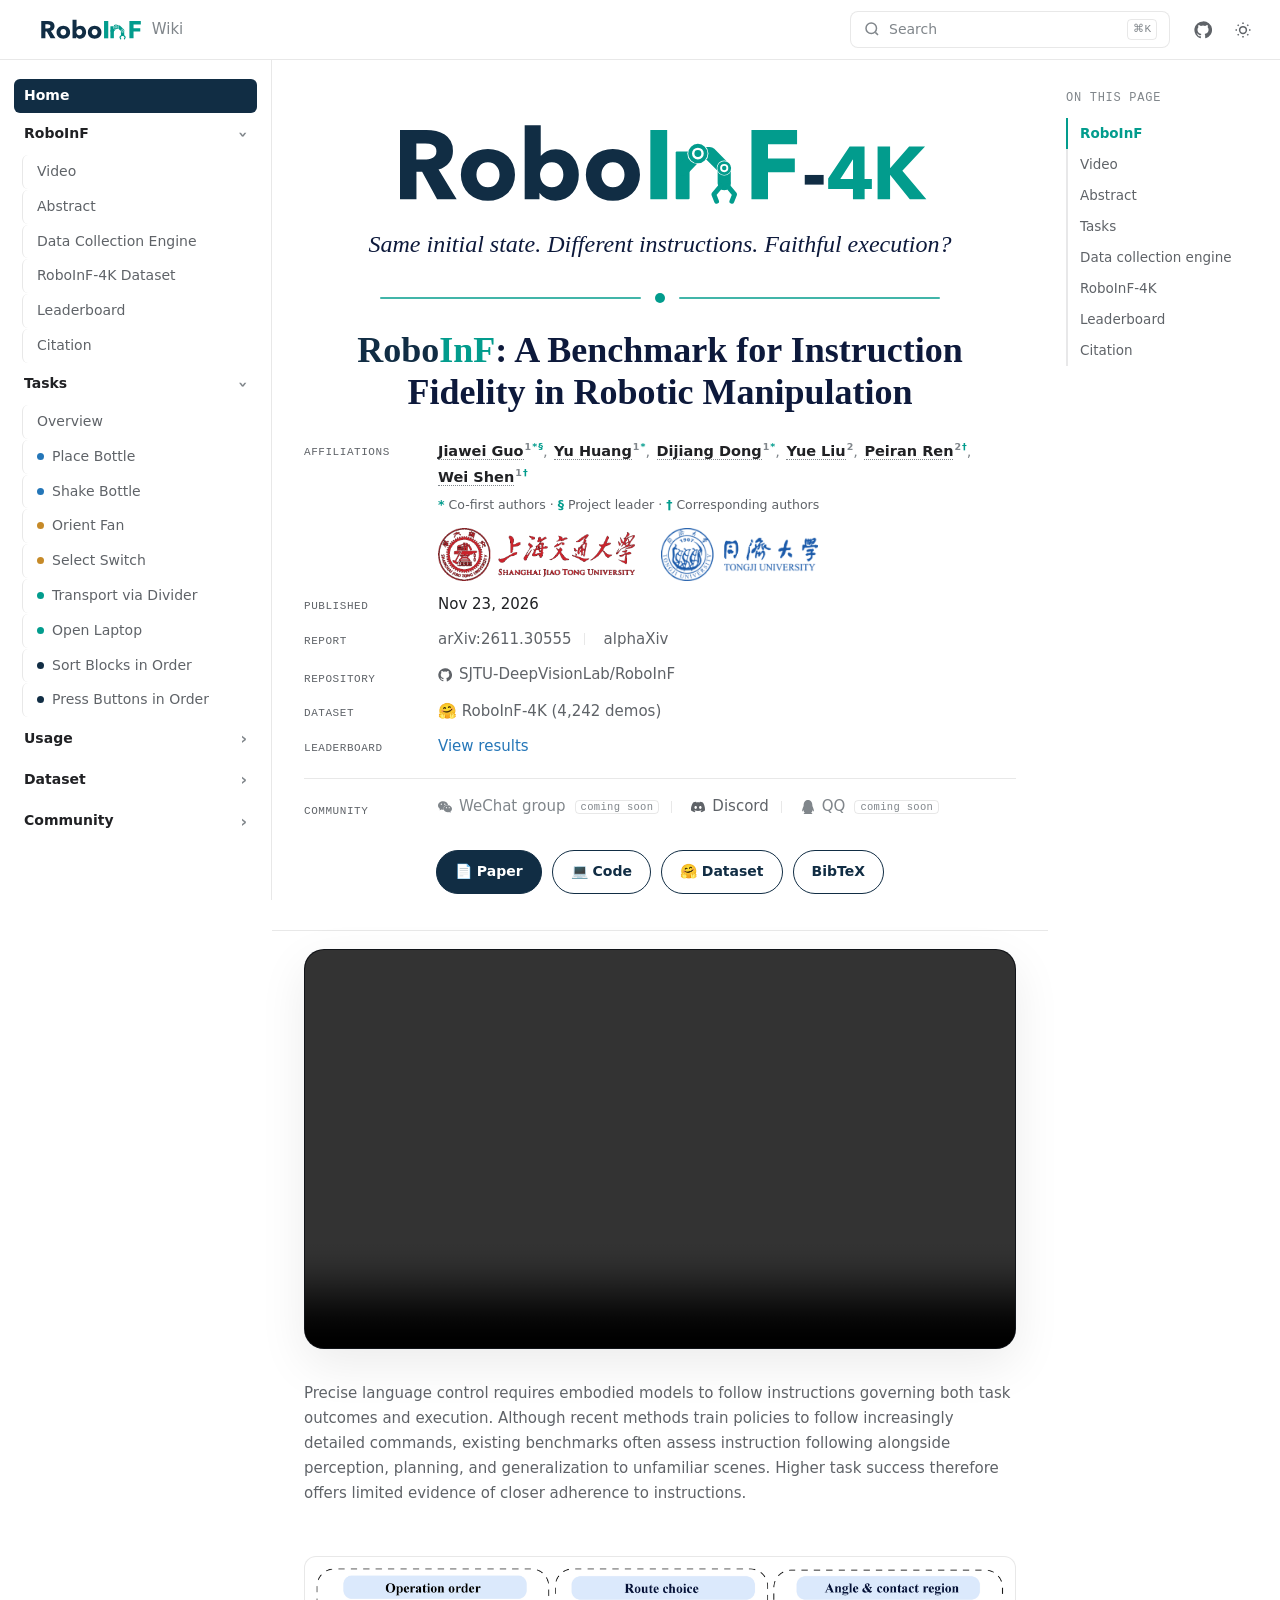
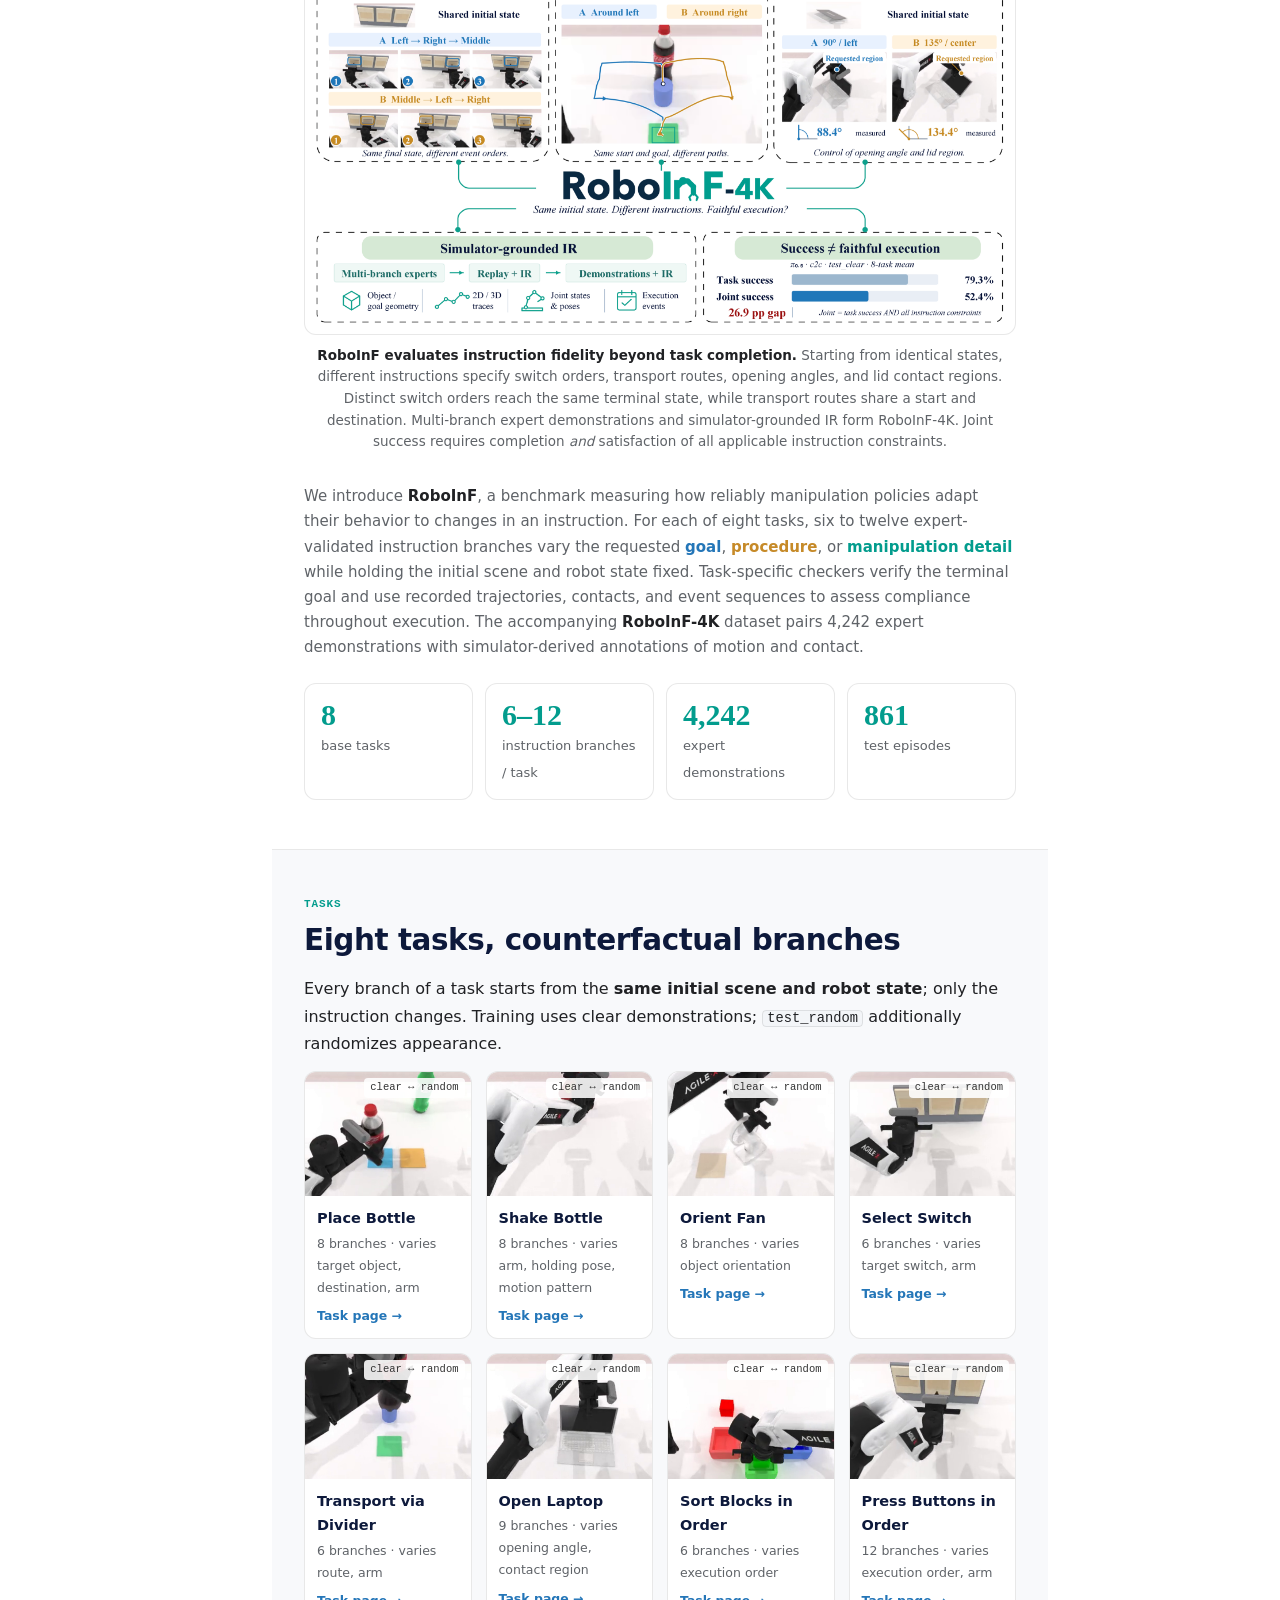
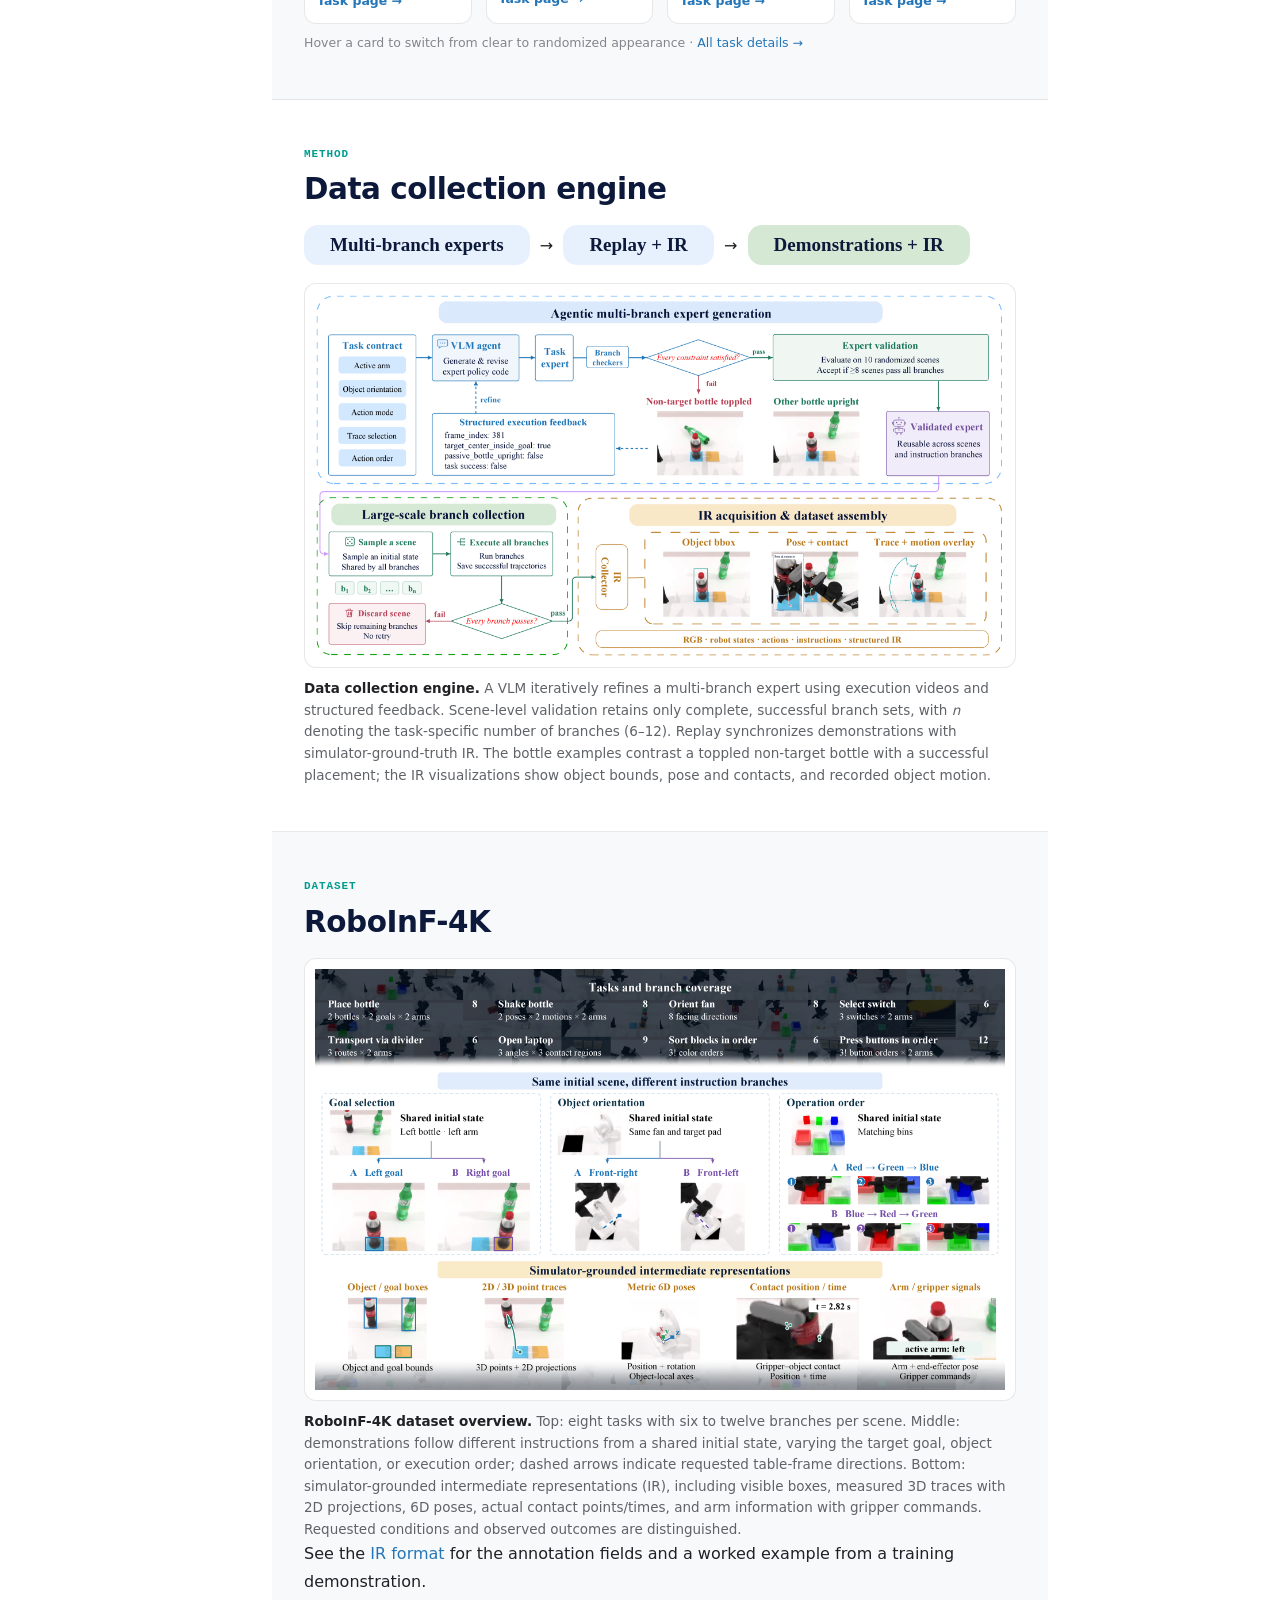
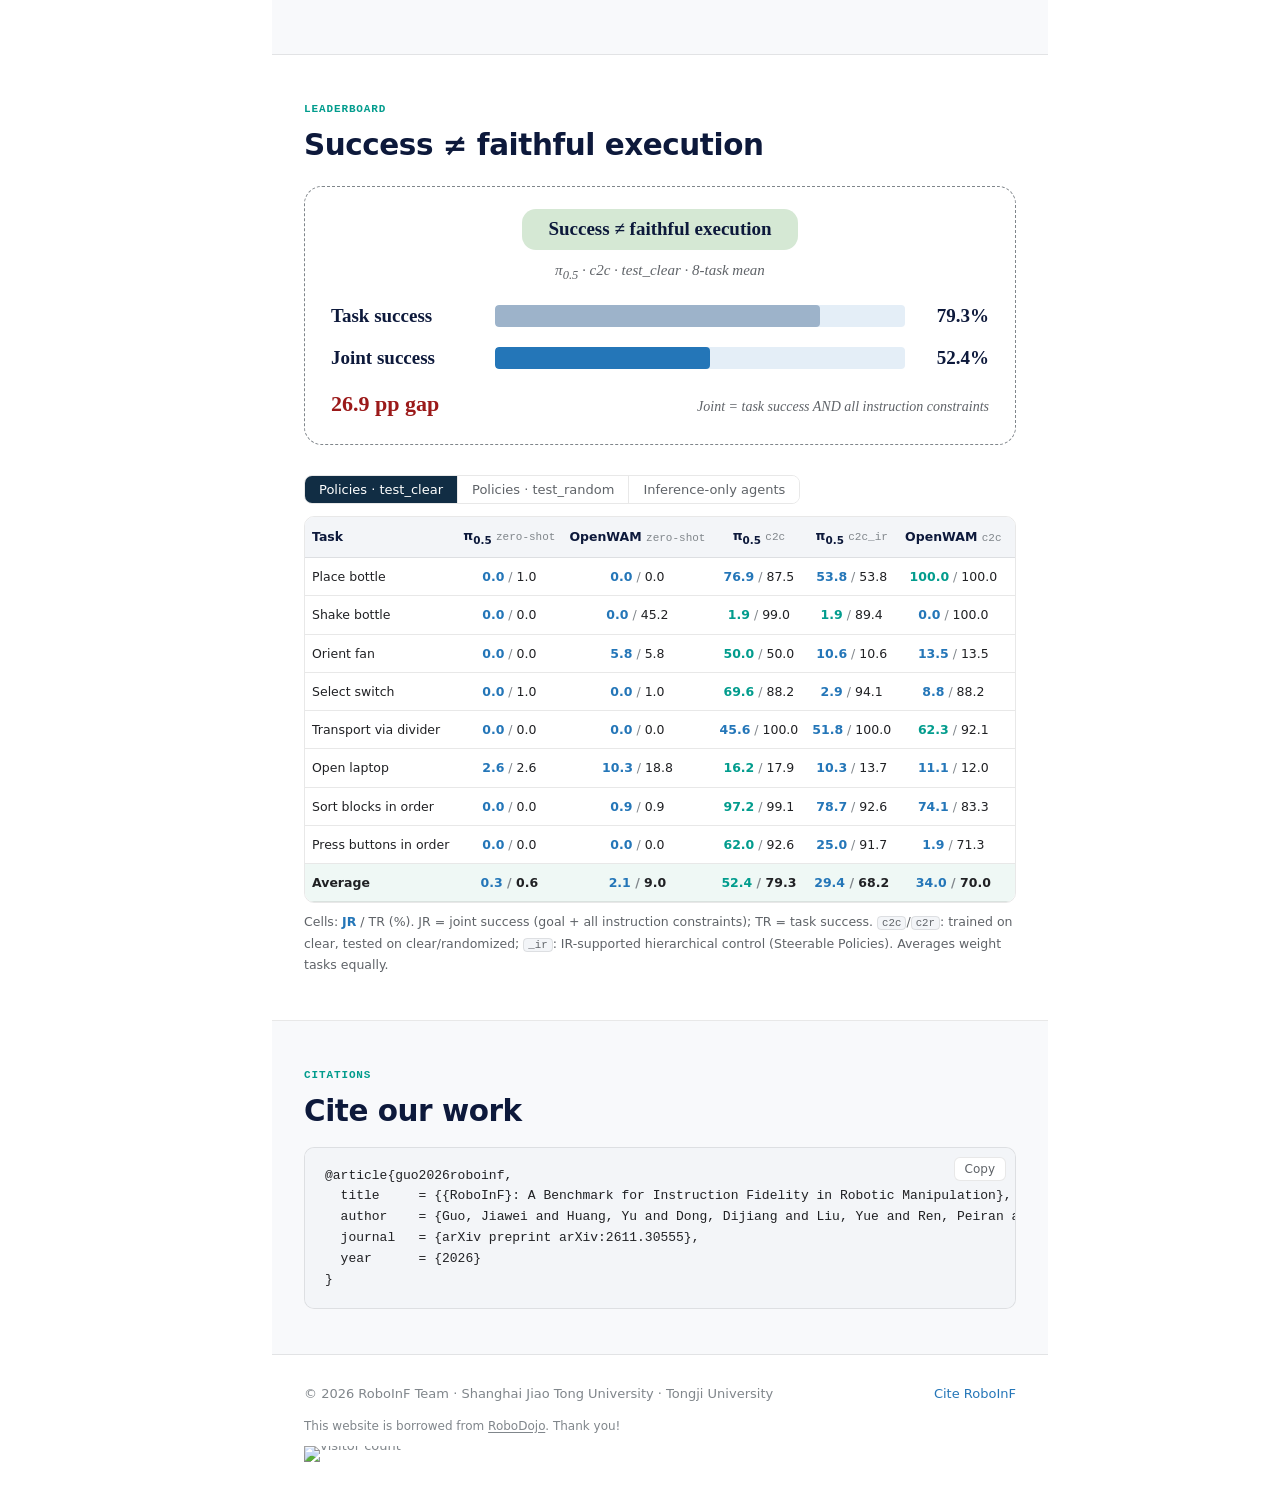
==== commit 6b28d348: "Published date: Nov 23, 2026" ====
--- a/index.html
+++ b/index.html
@@ -67,7 +67,7 @@
           <a href="https://www.tongji.edu.cn" target="_blank" rel="noopener" title="2 · Tongji University"><img src="assets/img/aff/tongji.png" alt="Tongji University" width="774" height="258"></a>
         </div>
       </dd></div>
-      <div class="row"><dt>Published</dt><dd>Nov 22, 2026</dd></div>
+      <div class="row"><dt>Published</dt><dd>Nov 23, 2026</dd></div>
       <div class="row"><dt>Report</dt><dd class="links"><a class="lk" href="https://arxiv.org/abs/2611.30555" target="_blank" rel="noopener">arXiv:2611.30555</a><a class="lk" href="https://www.alphaxiv.org/abs/2611.roboinf" target="_blank" rel="noopener">alphaXiv</a></dd></div>
       <div class="row"><dt>Repository</dt><dd class="links"><a class="lk" href="https://github.com/SJTU-DeepVisionLab/RoboInF" target="_blank" rel="noopener"><svg viewBox="0 0 24 24" fill="currentColor"><path d="M12 .5a11.5 11.5 0 0 0-3.64 22.41c.58.1.79-.25.79-.56v-2c-3.2.7-3.88-1.37-3.88-1.37-.52-1.33-1.28-1.69-1.28-1.69-1.05-.71.08-.7.08-.7 1.16.08 1.77 1.19 1.77 1.19 1.03 1.77 2.7 1.26 3.36.96.1-.75.4-1.26.73-1.55-2.56-.29-5.25-1.28-5.25-5.69 0-1.26.45-2.29 1.19-3.1-.12-.29-.52-1.46.11-3.05 0 0 .97-.31 3.17 1.18a11 11 0 0 1 5.77 0c2.2-1.49 3.17-1.18 3.17-1.18.63 1.59.23 2.76.11 3.05.74.81 1.19 1.84 1.19 3.1 0 4.42-2.7 5.39-5.27 5.68.41.36.78 1.06.78 2.14v3.17c0 .31.21.67.8.56A11.5 11.5 0 0 0 12 .5Z"/></svg>SJTU-DeepVisionLab/RoboInF</a></dd></div>
       <div class="row"><dt>Dataset</dt><dd class="links"><a class="lk" href="https://huggingface.co/datasets/JGuo666/RoboInF-4K" target="_blank" rel="noopener">🤗 RoboInF-4K (4,242 demos)</a></dd></div>
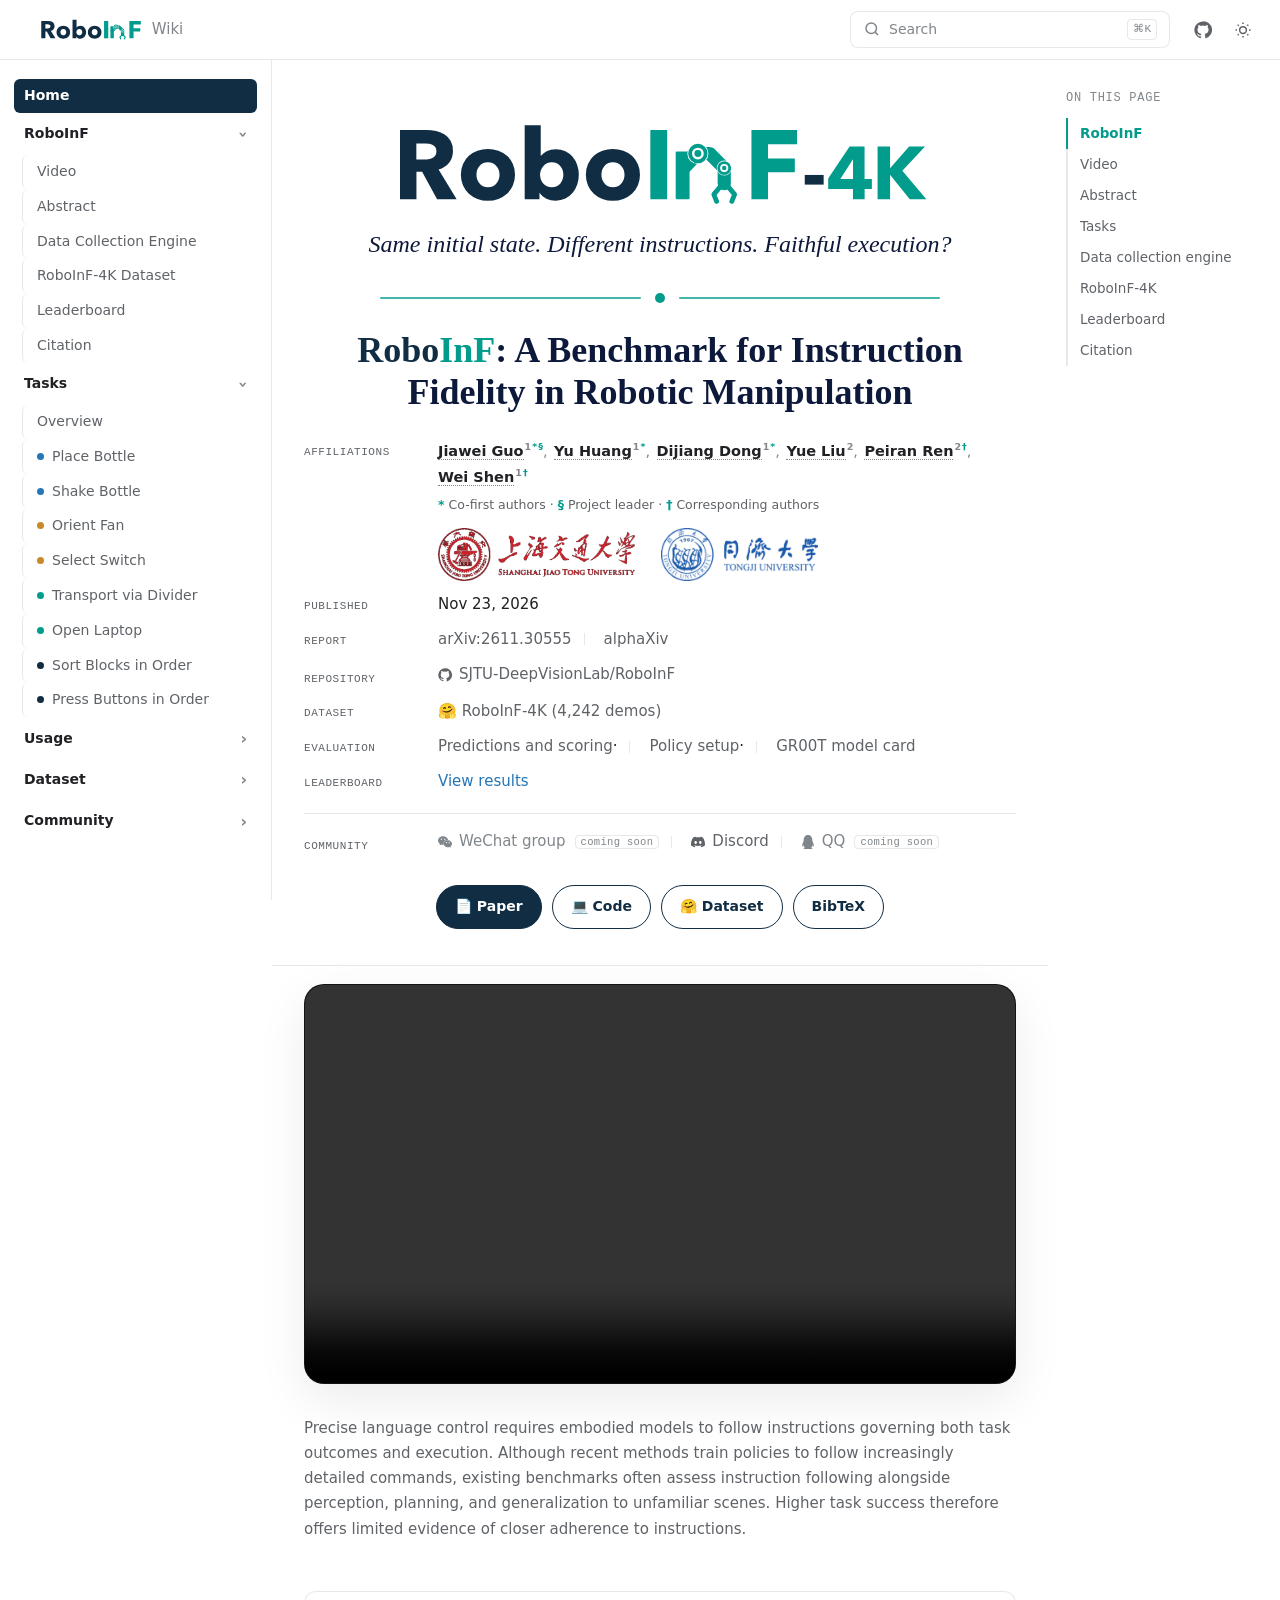
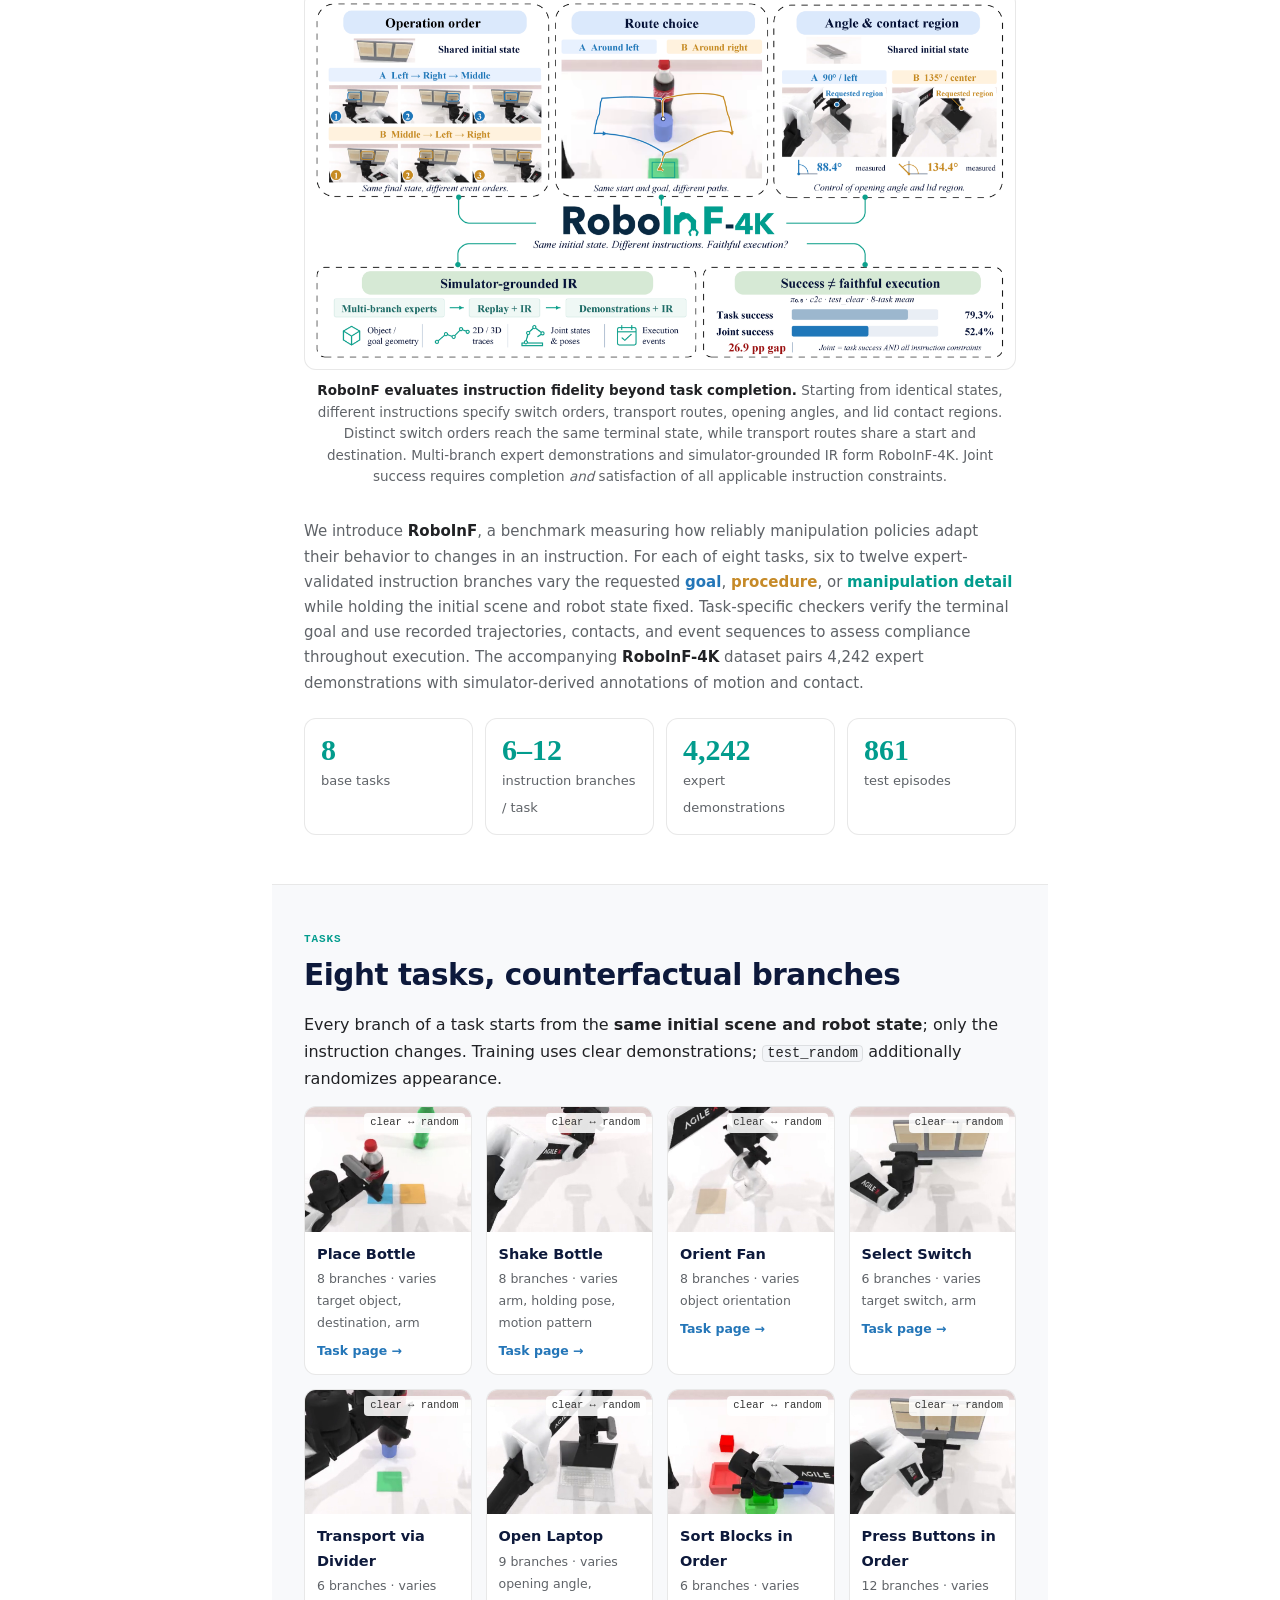
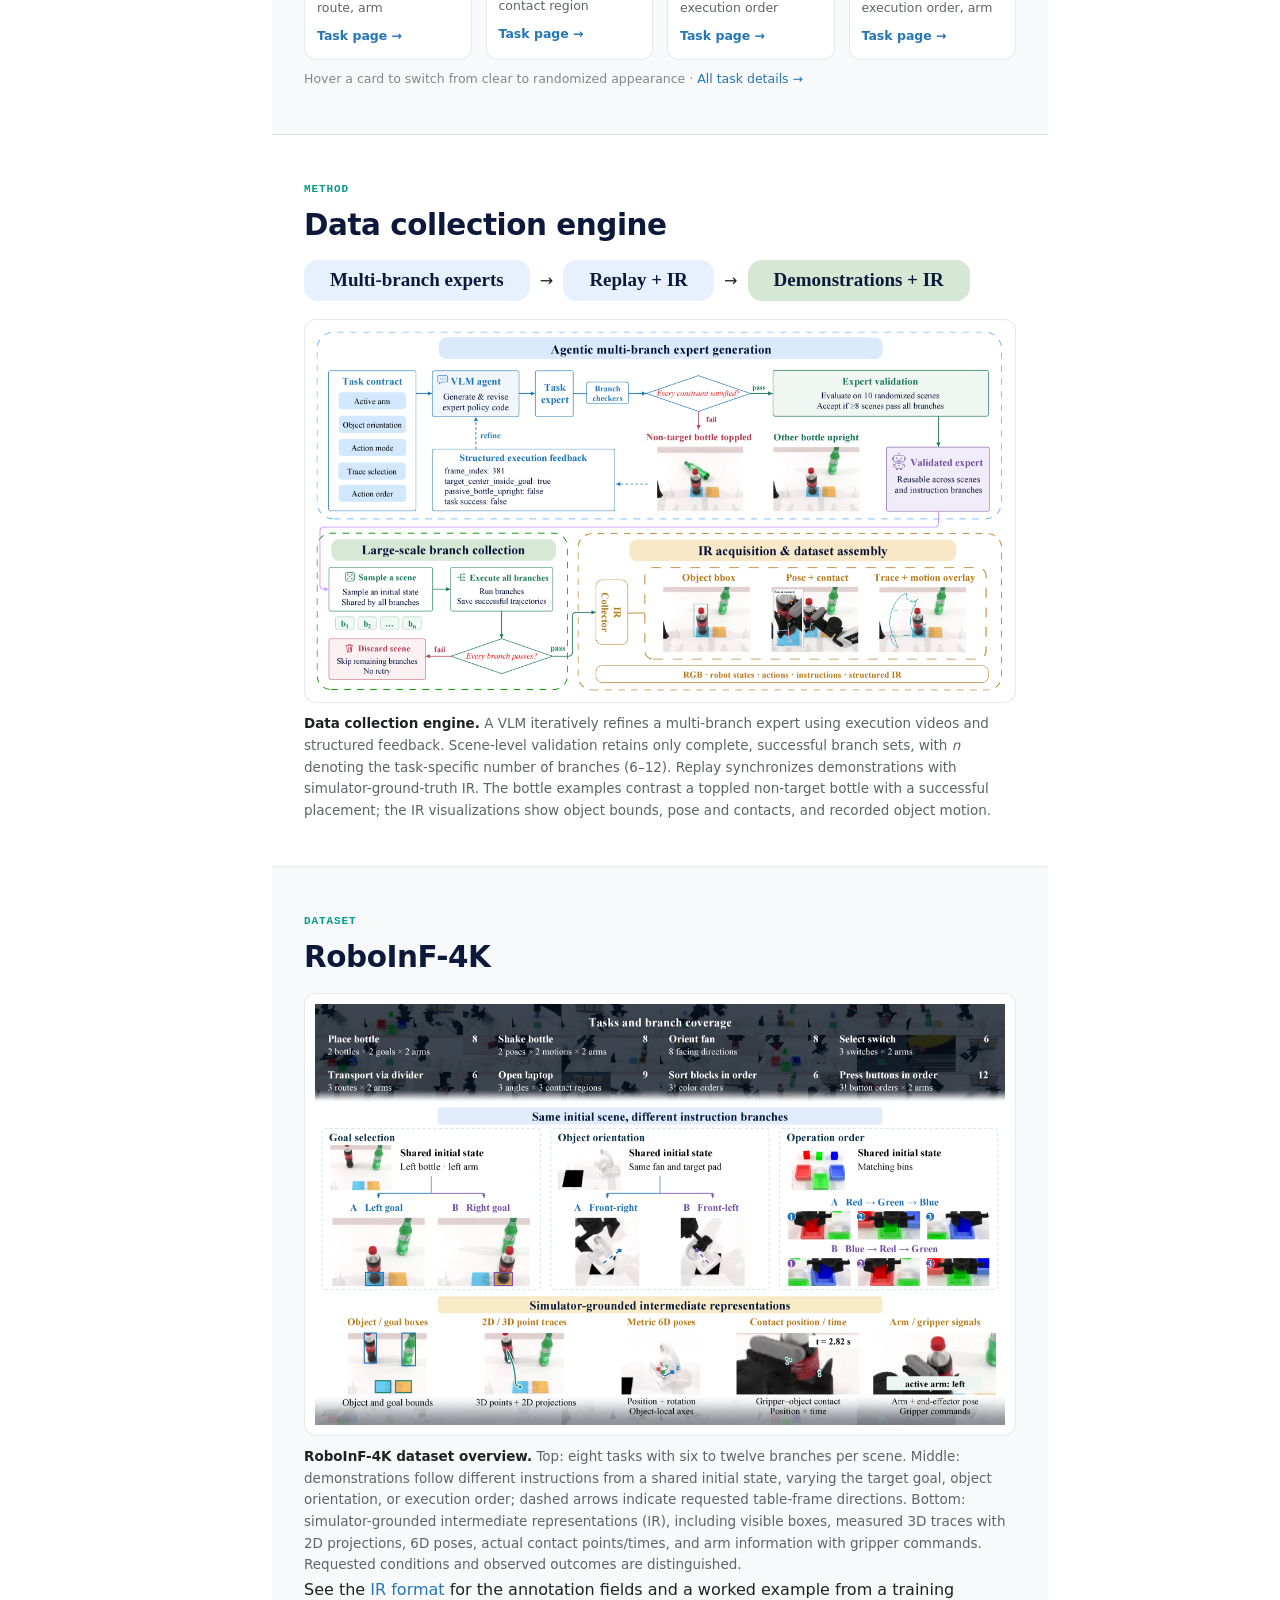
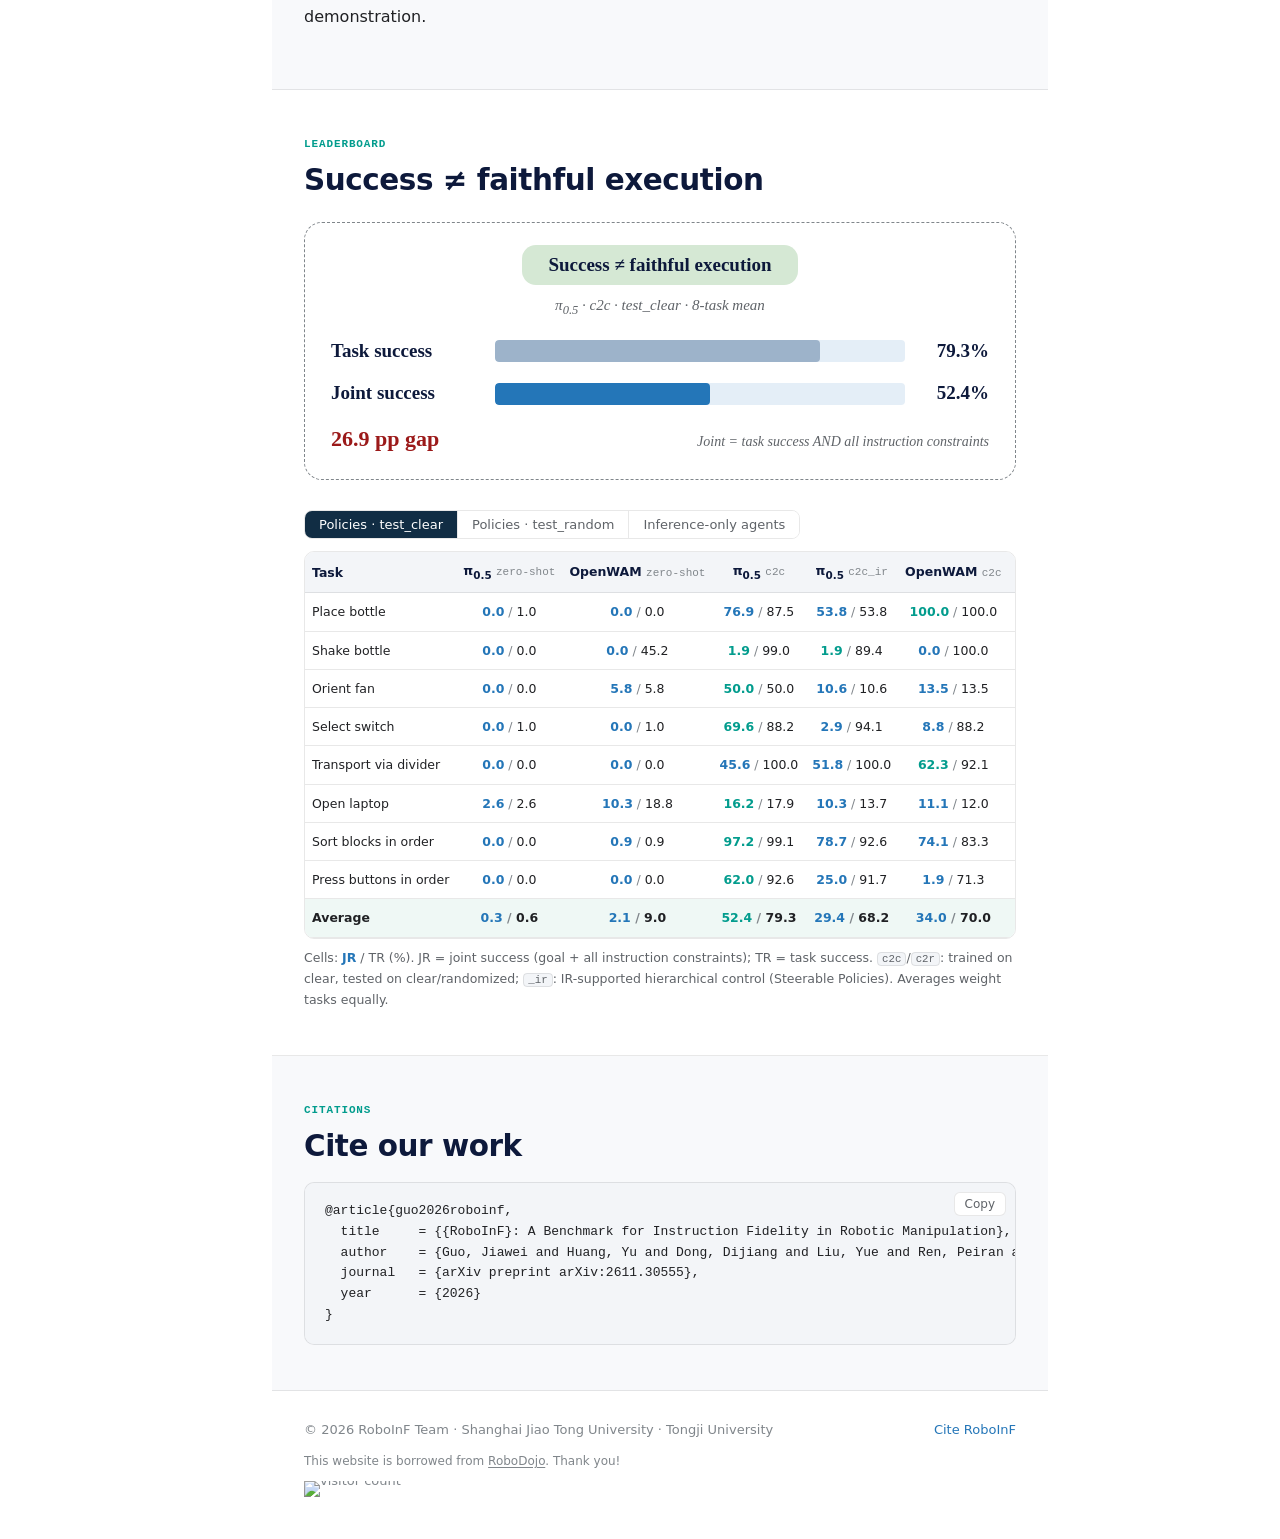
==== commit cd8b95e4: "docs(site): link model setup and public physics scoring guide" ====
--- a/index.html
+++ b/index.html
@@ -63,14 +63,15 @@
         </div>
         <div class="affs"><span class="mk">*</span> Co-first authors · <span class="mk">§</span> Project leader · <span class="mk">†</span> Corresponding authors</div>
         <div class="aff-logos" aria-label="Institutions" style="grid-template-columns:601fr 480fr">
-          <a href="https://www.sjtu.edu.cn" target="_blank" rel="noopener" title="1 · Shanghai Jiao Tong University"><img src="assets/img/aff/sjtu.png" alt="Shanghai Jiao Tong University" width="601" height="160"></a>
-          <a href="https://www.tongji.edu.cn" target="_blank" rel="noopener" title="2 · Tongji University"><img src="assets/img/aff/tongji.png" alt="Tongji University" width="774" height="258"></a>
+          <a href="https://www.sjtu.edu.cn" target="_blank" rel="noopener" title="1 · Shanghai Jiao Tong University"><img src="assets/img/universities/sjtu.png" alt="Shanghai Jiao Tong University" width="601" height="160"></a>
+          <a href="https://www.tongji.edu.cn" target="_blank" rel="noopener" title="2 · Tongji University"><img src="assets/img/universities/tongji.png" alt="Tongji University" width="774" height="258"></a>
         </div>
       </dd></div>
       <div class="row"><dt>Published</dt><dd>Nov 23, 2026</dd></div>
       <div class="row"><dt>Report</dt><dd class="links"><a class="lk" href="https://arxiv.org/abs/2611.30555" target="_blank" rel="noopener">arXiv:2611.30555</a><a class="lk" href="https://www.alphaxiv.org/abs/2611.roboinf" target="_blank" rel="noopener">alphaXiv</a></dd></div>
       <div class="row"><dt>Repository</dt><dd class="links"><a class="lk" href="https://github.com/SJTU-DeepVisionLab/RoboInF" target="_blank" rel="noopener"><svg viewBox="0 0 24 24" fill="currentColor"><path d="M12 .5a11.5 11.5 0 0 0-3.64 22.41c.58.1.79-.25.79-.56v-2c-3.2.7-3.88-1.37-3.88-1.37-.52-1.33-1.28-1.69-1.28-1.69-1.05-.71.08-.7.08-.7 1.16.08 1.77 1.19 1.77 1.19 1.03 1.77 2.7 1.26 3.36.96.1-.75.4-1.26.73-1.55-2.56-.29-5.25-1.28-5.25-5.69 0-1.26.45-2.29 1.19-3.1-.12-.29-.52-1.46.11-3.05 0 0 .97-.31 3.17 1.18a11 11 0 0 1 5.77 0c2.2-1.49 3.17-1.18 3.17-1.18.63 1.59.23 2.76.11 3.05.74.81 1.19 1.84 1.19 3.1 0 4.42-2.7 5.39-5.27 5.68.41.36.78 1.06.78 2.14v3.17c0 .31.21.67.8.56A11.5 11.5 0 0 0 12 .5Z"/></svg>SJTU-DeepVisionLab/RoboInF</a></dd></div>
       <div class="row"><dt>Dataset</dt><dd class="links"><a class="lk" href="https://huggingface.co/datasets/JGuo666/RoboInF-4K" target="_blank" rel="noopener">🤗 RoboInF-4K (4,242 demos)</a></dd></div>
+      <div class="row"><dt>Evaluation</dt><dd class="links"><a class="lk" href="usage/scoring/">Predictions and scoring</a> &middot; <a class="lk" href="https://github.com/SJTU-DeepVisionLab/RoboInF/blob/main/docs/policies.md">Policy setup</a> &middot; <a class="lk" href="https://huggingface.co/JGuo666/GR00T-N1.7-RoboInF-C2C-30K">GR00T model card</a></dd></div>
       <div class="row"><dt>Leaderboard</dt><dd><a href="#results">View results</a></dd></div>
       <div class="row connect"><dt>Community</dt><dd class="links"><span class="lk lk-soon" title="Coming soon"><svg viewBox="0 0 24 24" fill="currentColor" aria-hidden="true"> <path d="M8.691 2.188C3.891 2.188 0 5.476 0 9.53c0 2.212 1.17 4.203 3.002 5.55a.59.59 0 0 1 .213.665l-.39 1.48c-.019.07-.048.141-.048.213 0 .163.13.295.29.295a.326.326 0 0 0 .167-.054l1.903-1.114a.864.864 0 0 1 .717-.098 10.16 10.16 0 0 0 2.837.403c.276 0 .543-.027.811-.05-.857-2.578.157-4.972 1.932-6.446 1.703-1.415 3.882-1.98 5.853-1.838-.576-3.583-4.196-6.348-8.596-6.348zM5.785 5.991c.642 0 1.162.529 1.162 1.18a1.17 1.17 0 0 1-1.162 1.178A1.17 1.17 0 0 1 4.623 7.17c0-.651.52-1.18 1.162-1.18zm5.813 0c.642 0 1.162.529 1.162 1.18a1.17 1.17 0 0 1-1.162 1.178 1.17 1.17 0 0 1-1.162-1.178c0-.651.52-1.18 1.162-1.18zm5.34 2.867c-1.797-.052-3.746.512-5.28 1.786-1.72 1.428-2.687 3.72-1.78 6.22.942 2.453 3.666 4.229 6.884 4.229.826 0 1.622-.12 2.361-.336a.722.722 0 0 1 .598.082l1.584.926a.272.272 0 0 0 .14.047c.134 0 .24-.111.24-.247 0-.06-.023-.12-.038-.177l-.327-1.233a.582.582 0 0 1-.023-.156.49.49 0 0 1 .201-.398C23.024 18.48 24 16.82 24 14.98c0-3.21-2.931-5.837-6.656-6.088V8.89c-.135-.01-.27-.027-.407-.03zm-2.53 3.274c.535 0 .969.44.969.982a.976.976 0 0 1-.969.983.976.976 0 0 1-.969-.983c0-.542.434-.982.97-.982zm4.844 0c.535 0 .969.44.969.982a.976.976 0 0 1-.969.983.976.976 0 0 1-.969-.983c0-.542.434-.982.969-.982z"></path> </svg>WeChat group<em>coming soon</em></span><a class="lk" href="https://discord.gg/h8jPpwNvf" target="_blank" rel="noopener"><svg viewBox="0 0 24 24" fill="currentColor" aria-hidden="true"> <path d="M20.317 4.3698a19.7913 19.7913 0 00-4.8851-1.5152.0741.0741 0 00-.0785.0371c-.211.3753-.4447.8648-.6083 1.2495-1.8447-.2762-3.68-.2762-5.4868 0-.1636-.3933-.4058-.8742-.6177-1.2495a.077.077 0 00-.0785-.037 19.7363 19.7363 0 00-4.8852 1.515.0699.0699 0 00-.0321.0277C.5334 9.0458-.319 13.5799.0992 18.0578a.0824.0824 0 00.0312.0561c2.0528 1.5076 4.0413 2.4228 5.9929 3.0294a.0777.0777 0 00.0842-.0276c.4616-.6304.8731-1.2952 1.226-1.9942a.076.076 0 00-.0416-.1057c-.6528-.2476-1.2743-.5495-1.8722-.8923a.077.077 0 01-.0076-.1277c.1258-.0943.2517-.1923.3718-.2914a.0743.0743 0 01.0776-.0105c3.9278 1.7933 8.18 1.7933 12.0614 0a.0739.0739 0 01.0785.0095c.1202.099.246.1981.3728.2924a.077.077 0 01-.0066.1276 12.2986 12.2986 0 01-1.873.8914.0766.0766 0 00-.0407.1067c.3604.698.7719 1.3628 1.225 1.9932a.076.076 0 00.0842.0286c1.961-.6067 3.9495-1.5219 6.0023-3.0294a.077.077 0 00.0313-.0552c.5004-5.177-.8382-9.6739-3.5485-13.6604a.061.061 0 00-.0312-.0286zM8.02 15.3312c-1.1825 0-2.1569-1.0857-2.1569-2.419 0-1.3332.9555-2.4189 2.157-2.4189 1.2108 0 2.1757 1.0952 2.1568 2.419 0 1.3332-.9555 2.4189-2.1569 2.4189zm7.9748 0c-1.1825 0-2.1569-1.0857-2.1569-2.419 0-1.3332.9554-2.4189 2.1569-2.4189 1.2108 0 2.1757 1.0952 2.1568 2.419 0 1.3332-.946 2.4189-2.1568 2.4189Z"></path> </svg>Discord</a><span class="lk lk-soon" title="Coming soon"><svg viewBox="0 0 24 24" fill="currentColor" aria-hidden="true"> <path d="M21.395 15.035a40 40 0 0 0-.803-2.264l-1.079-2.695c.001-.032.014-.562.014-.836C19.526 4.632 17.351 0 12 0S4.474 4.632 4.474 9.241c0 .274.013.804.014.836l-1.08 2.695a39 39 0 0 0-.802 2.264c-1.021 3.283-.69 4.643-.438 4.673.54.065 2.103-2.472 2.103-2.472 0 1.469.756 3.387 2.394 4.771-.612.188-1.363.479-1.845.835-.434.32-.379.646-.301.778.343.578 5.883.369 7.482.189 1.6.18 7.14.389 7.483-.189.078-.132.132-.458-.301-.778-.483-.356-1.233-.646-1.846-.836 1.637-1.384 2.393-3.302 2.393-4.771 0 0 1.563 2.537 2.103 2.472.251-.03.581-1.39-.438-4.673"></path> </svg>QQ<em>coming soon</em></span></dd></div>
     </dl>
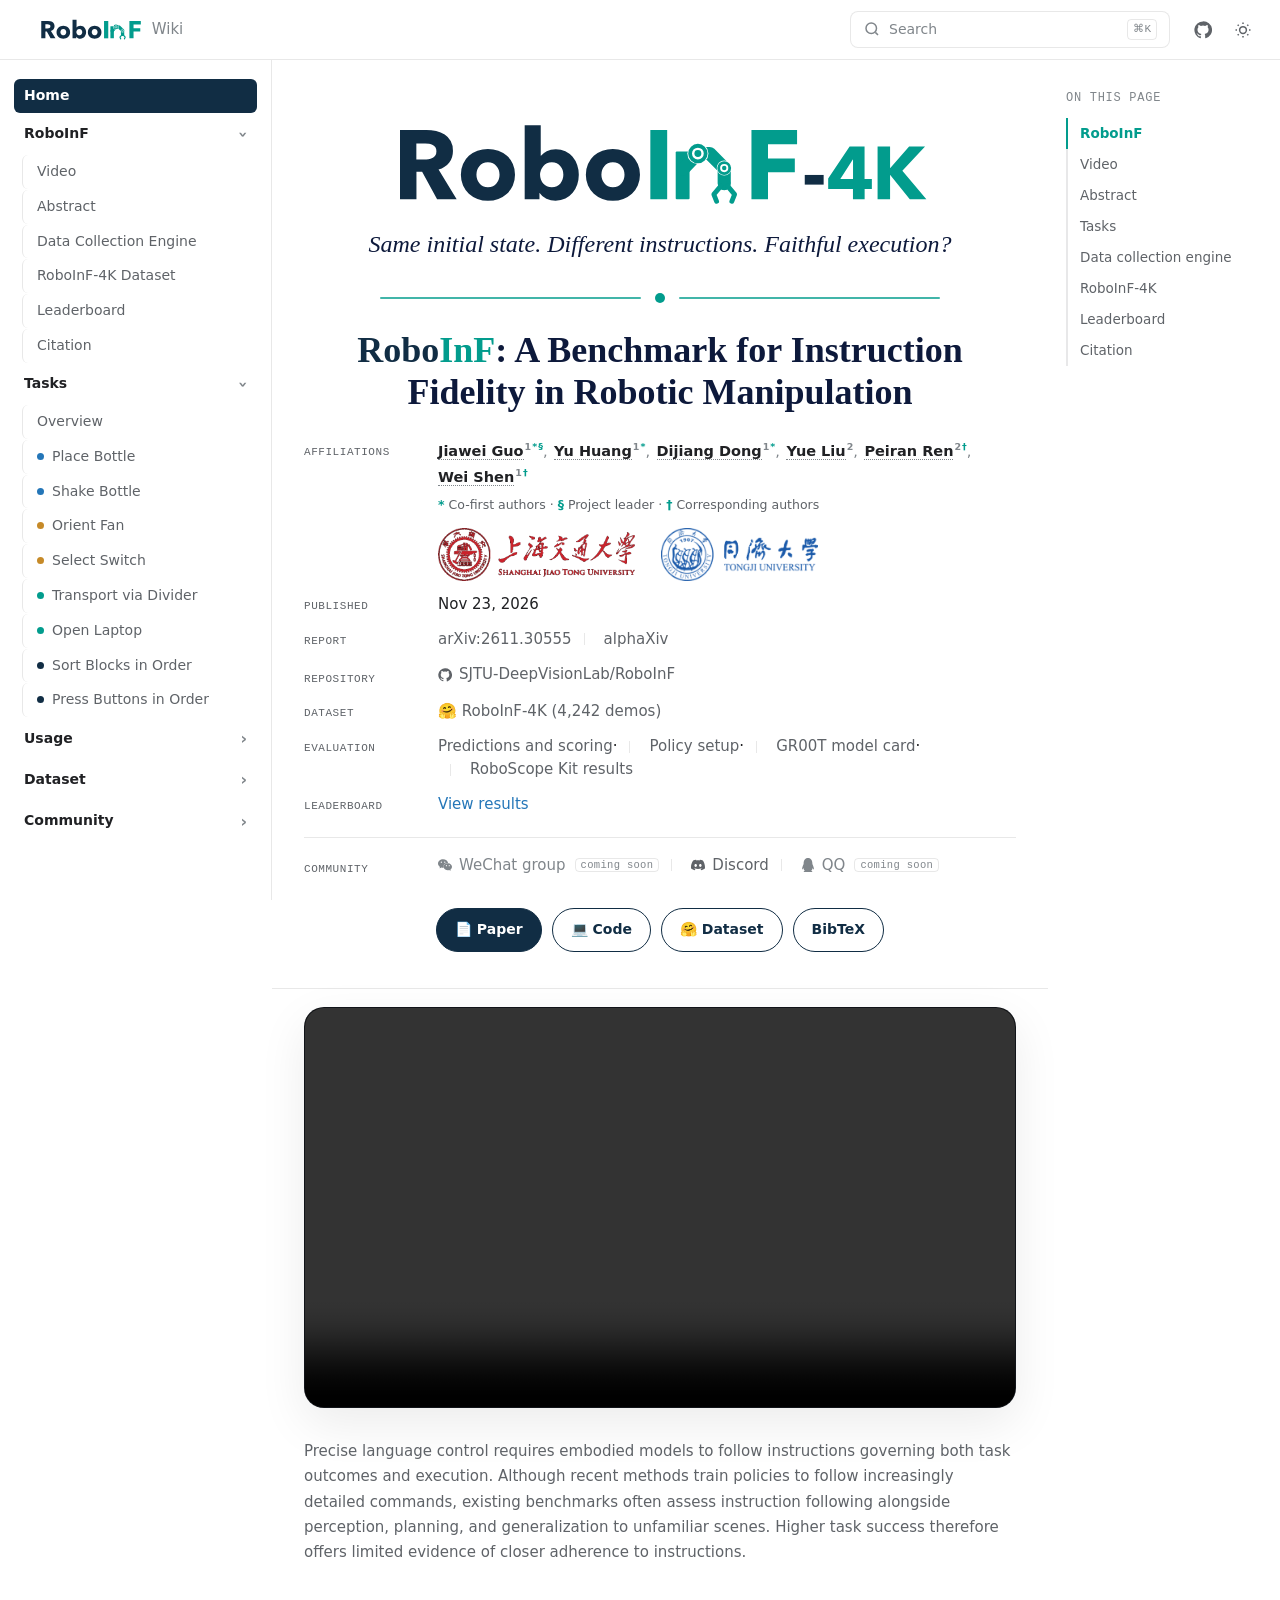
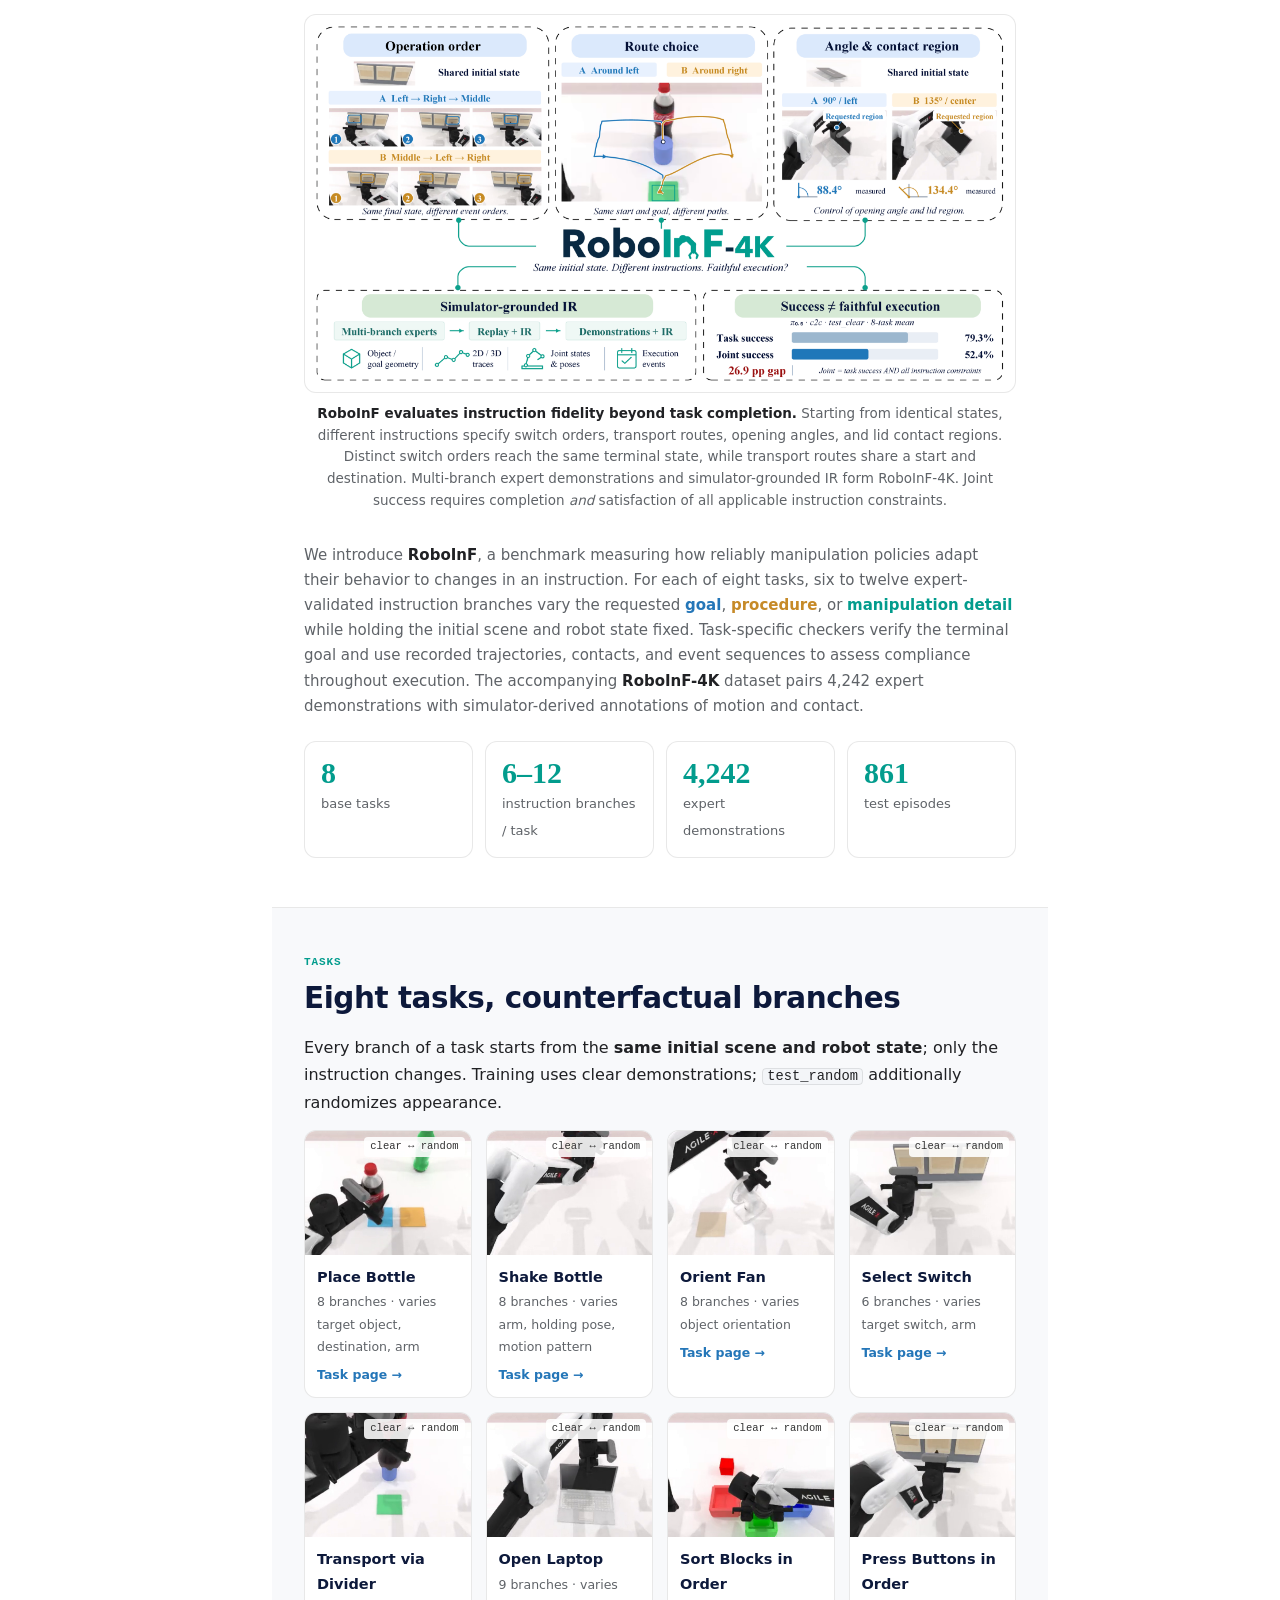
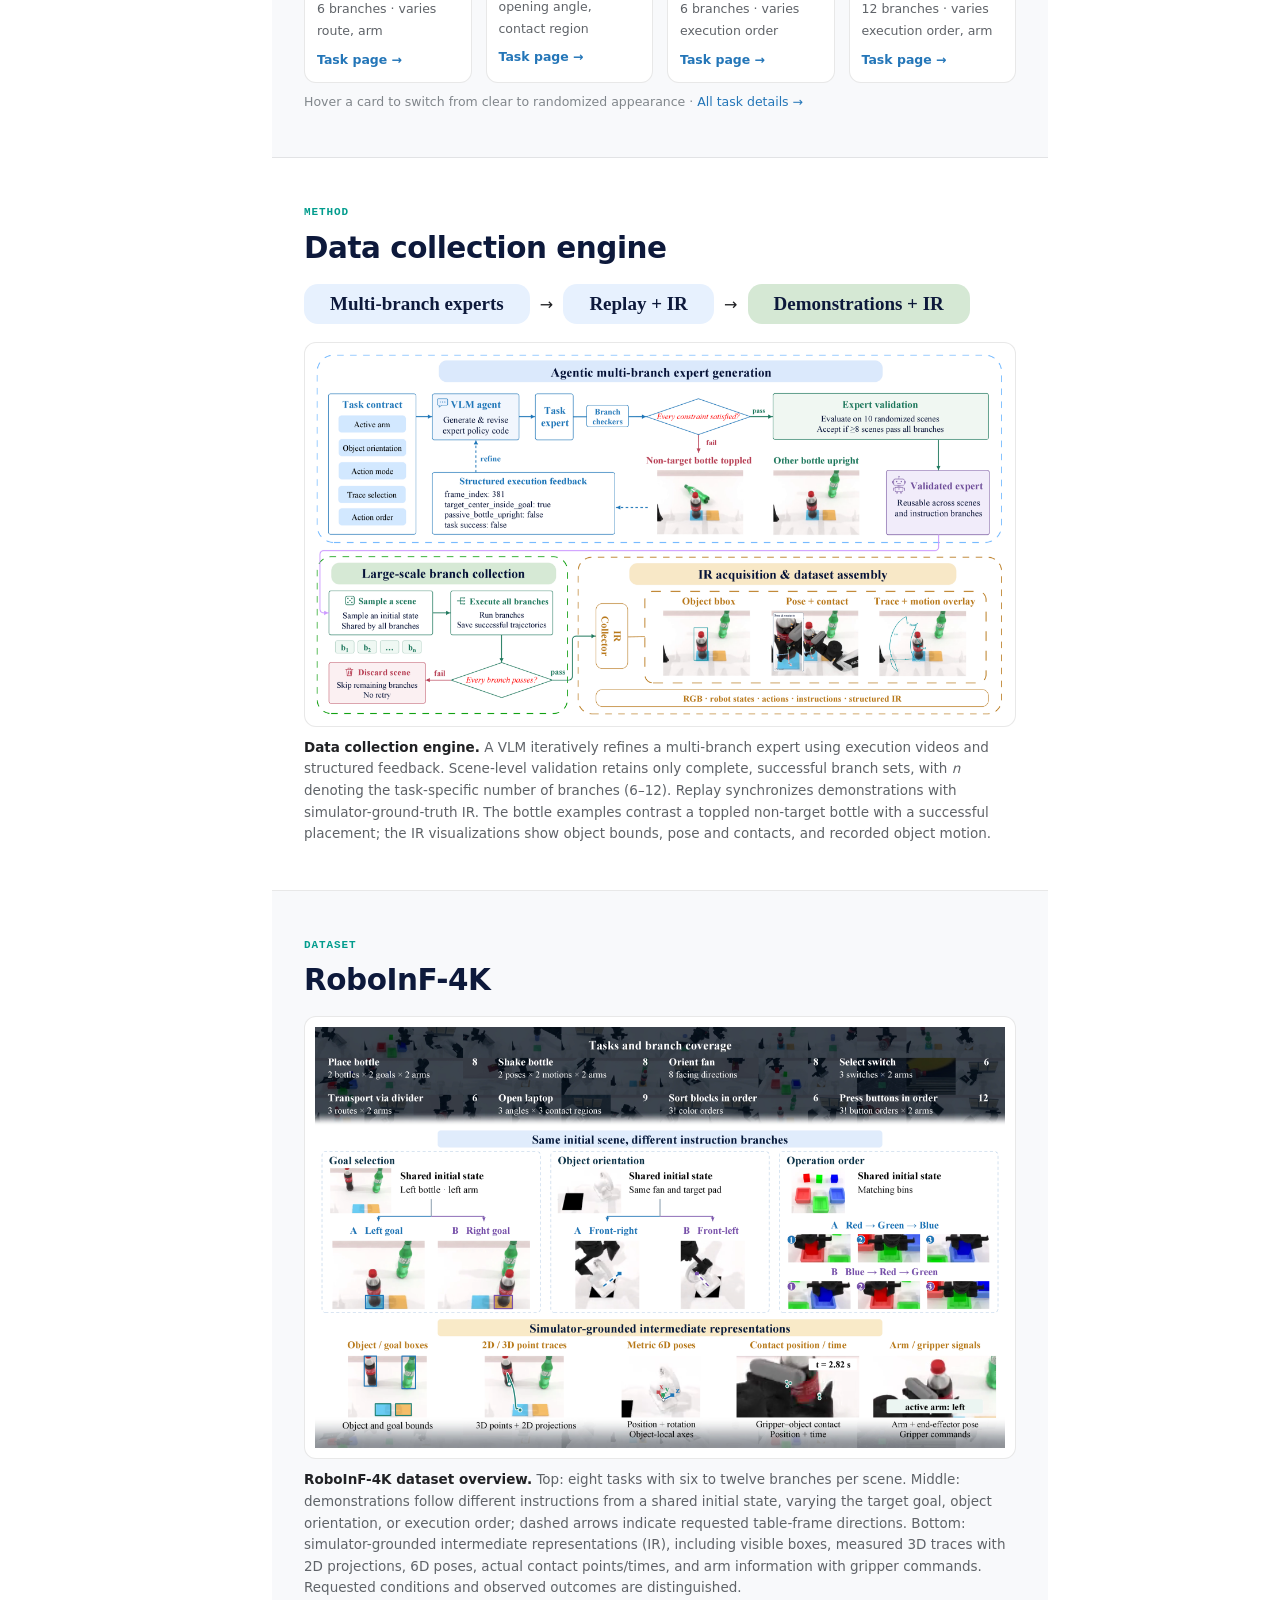
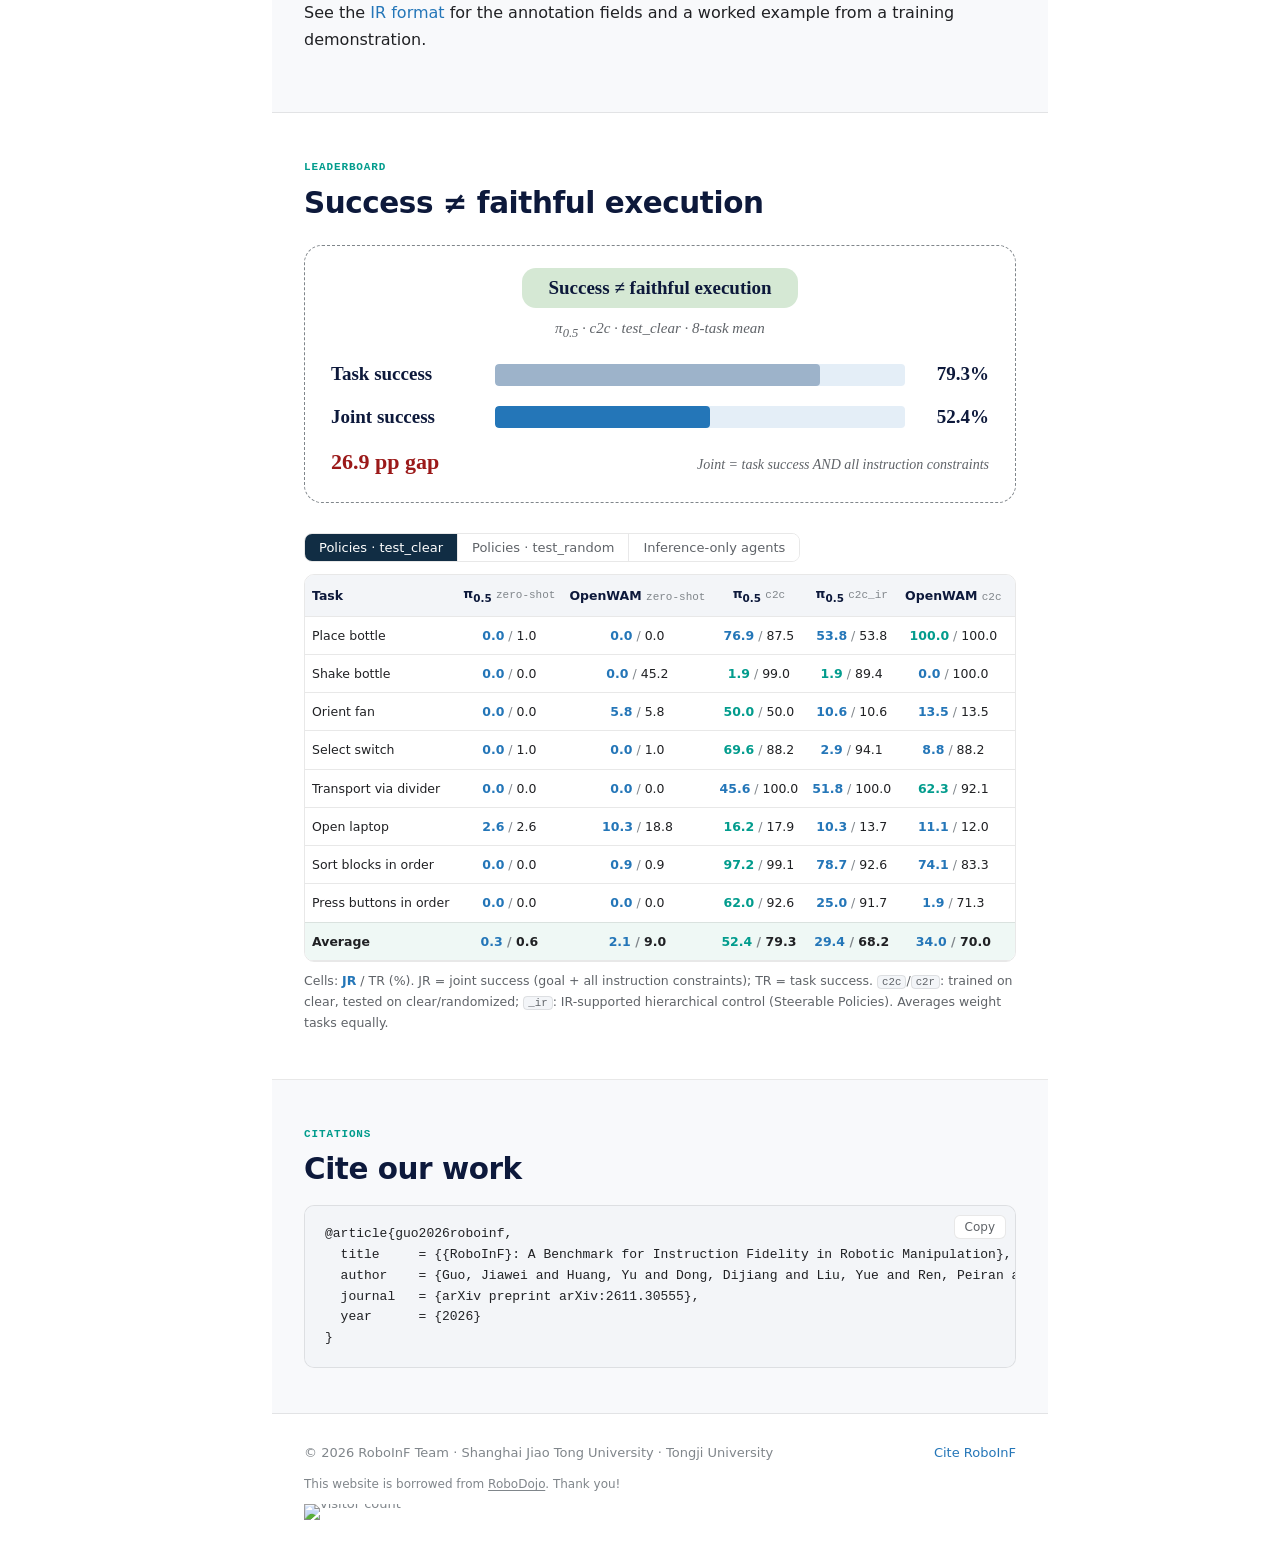
==== commit db25804d: "Link the eight-task RoboScope comparison from the project site" ====
--- a/index.html
+++ b/index.html
@@ -71,7 +71,7 @@
       <div class="row"><dt>Report</dt><dd class="links"><a class="lk" href="https://arxiv.org/abs/2611.30555" target="_blank" rel="noopener">arXiv:2611.30555</a><a class="lk" href="https://www.alphaxiv.org/abs/2611.roboinf" target="_blank" rel="noopener">alphaXiv</a></dd></div>
       <div class="row"><dt>Repository</dt><dd class="links"><a class="lk" href="https://github.com/SJTU-DeepVisionLab/RoboInF" target="_blank" rel="noopener"><svg viewBox="0 0 24 24" fill="currentColor"><path d="M12 .5a11.5 11.5 0 0 0-3.64 22.41c.58.1.79-.25.79-.56v-2c-3.2.7-3.88-1.37-3.88-1.37-.52-1.33-1.28-1.69-1.28-1.69-1.05-.71.08-.7.08-.7 1.16.08 1.77 1.19 1.77 1.19 1.03 1.77 2.7 1.26 3.36.96.1-.75.4-1.26.73-1.55-2.56-.29-5.25-1.28-5.25-5.69 0-1.26.45-2.29 1.19-3.1-.12-.29-.52-1.46.11-3.05 0 0 .97-.31 3.17 1.18a11 11 0 0 1 5.77 0c2.2-1.49 3.17-1.18 3.17-1.18.63 1.59.23 2.76.11 3.05.74.81 1.19 1.84 1.19 3.1 0 4.42-2.7 5.39-5.27 5.68.41.36.78 1.06.78 2.14v3.17c0 .31.21.67.8.56A11.5 11.5 0 0 0 12 .5Z"/></svg>SJTU-DeepVisionLab/RoboInF</a></dd></div>
       <div class="row"><dt>Dataset</dt><dd class="links"><a class="lk" href="https://huggingface.co/datasets/JGuo666/RoboInF-4K" target="_blank" rel="noopener">🤗 RoboInF-4K (4,242 demos)</a></dd></div>
-      <div class="row"><dt>Evaluation</dt><dd class="links"><a class="lk" href="usage/scoring/">Predictions and scoring</a> &middot; <a class="lk" href="https://github.com/SJTU-DeepVisionLab/RoboInF/blob/main/docs/policies.md">Policy setup</a> &middot; <a class="lk" href="https://huggingface.co/JGuo666/GR00T-N1.7-RoboInF-C2C-30K">GR00T model card</a></dd></div>
+      <div class="row"><dt>Evaluation</dt><dd class="links"><a class="lk" href="usage/scoring/">Predictions and scoring</a> &middot; <a class="lk" href="https://github.com/SJTU-DeepVisionLab/RoboInF/blob/main/docs/policies.md">Policy setup</a> &middot; <a class="lk" href="https://huggingface.co/JGuo666/GR00T-N1.7-RoboInF-C2C-30K">GR00T model card</a> &middot; <a class="lk" href="usage/scoring/#kit">RoboScope Kit results</a></dd></div>
       <div class="row"><dt>Leaderboard</dt><dd><a href="#results">View results</a></dd></div>
       <div class="row connect"><dt>Community</dt><dd class="links"><span class="lk lk-soon" title="Coming soon"><svg viewBox="0 0 24 24" fill="currentColor" aria-hidden="true"> <path d="M8.691 2.188C3.891 2.188 0 5.476 0 9.53c0 2.212 1.17 4.203 3.002 5.55a.59.59 0 0 1 .213.665l-.39 1.48c-.019.07-.048.141-.048.213 0 .163.13.295.29.295a.326.326 0 0 0 .167-.054l1.903-1.114a.864.864 0 0 1 .717-.098 10.16 10.16 0 0 0 2.837.403c.276 0 .543-.027.811-.05-.857-2.578.157-4.972 1.932-6.446 1.703-1.415 3.882-1.98 5.853-1.838-.576-3.583-4.196-6.348-8.596-6.348zM5.785 5.991c.642 0 1.162.529 1.162 1.18a1.17 1.17 0 0 1-1.162 1.178A1.17 1.17 0 0 1 4.623 7.17c0-.651.52-1.18 1.162-1.18zm5.813 0c.642 0 1.162.529 1.162 1.18a1.17 1.17 0 0 1-1.162 1.178 1.17 1.17 0 0 1-1.162-1.178c0-.651.52-1.18 1.162-1.18zm5.34 2.867c-1.797-.052-3.746.512-5.28 1.786-1.72 1.428-2.687 3.72-1.78 6.22.942 2.453 3.666 4.229 6.884 4.229.826 0 1.622-.12 2.361-.336a.722.722 0 0 1 .598.082l1.584.926a.272.272 0 0 0 .14.047c.134 0 .24-.111.24-.247 0-.06-.023-.12-.038-.177l-.327-1.233a.582.582 0 0 1-.023-.156.49.49 0 0 1 .201-.398C23.024 18.48 24 16.82 24 14.98c0-3.21-2.931-5.837-6.656-6.088V8.89c-.135-.01-.27-.027-.407-.03zm-2.53 3.274c.535 0 .969.44.969.982a.976.976 0 0 1-.969.983.976.976 0 0 1-.969-.983c0-.542.434-.982.97-.982zm4.844 0c.535 0 .969.44.969.982a.976.976 0 0 1-.969.983.976.976 0 0 1-.969-.983c0-.542.434-.982.969-.982z"></path> </svg>WeChat group<em>coming soon</em></span><a class="lk" href="https://discord.gg/h8jPpwNvf" target="_blank" rel="noopener"><svg viewBox="0 0 24 24" fill="currentColor" aria-hidden="true"> <path d="M20.317 4.3698a19.7913 19.7913 0 00-4.8851-1.5152.0741.0741 0 00-.0785.0371c-.211.3753-.4447.8648-.6083 1.2495-1.8447-.2762-3.68-.2762-5.4868 0-.1636-.3933-.4058-.8742-.6177-1.2495a.077.077 0 00-.0785-.037 19.7363 19.7363 0 00-4.8852 1.515.0699.0699 0 00-.0321.0277C.5334 9.0458-.319 13.5799.0992 18.0578a.0824.0824 0 00.0312.0561c2.0528 1.5076 4.0413 2.4228 5.9929 3.0294a.0777.0777 0 00.0842-.0276c.4616-.6304.8731-1.2952 1.226-1.9942a.076.076 0 00-.0416-.1057c-.6528-.2476-1.2743-.5495-1.8722-.8923a.077.077 0 01-.0076-.1277c.1258-.0943.2517-.1923.3718-.2914a.0743.0743 0 01.0776-.0105c3.9278 1.7933 8.18 1.7933 12.0614 0a.0739.0739 0 01.0785.0095c.1202.099.246.1981.3728.2924a.077.077 0 01-.0066.1276 12.2986 12.2986 0 01-1.873.8914.0766.0766 0 00-.0407.1067c.3604.698.7719 1.3628 1.225 1.9932a.076.076 0 00.0842.0286c1.961-.6067 3.9495-1.5219 6.0023-3.0294a.077.077 0 00.0313-.0552c.5004-5.177-.8382-9.6739-3.5485-13.6604a.061.061 0 00-.0312-.0286zM8.02 15.3312c-1.1825 0-2.1569-1.0857-2.1569-2.419 0-1.3332.9555-2.4189 2.157-2.4189 1.2108 0 2.1757 1.0952 2.1568 2.419 0 1.3332-.9555 2.4189-2.1569 2.4189zm7.9748 0c-1.1825 0-2.1569-1.0857-2.1569-2.419 0-1.3332.9554-2.4189 2.1569-2.4189 1.2108 0 2.1757 1.0952 2.1568 2.419 0 1.3332-.946 2.4189-2.1568 2.4189Z"></path> </svg>Discord</a><span class="lk lk-soon" title="Coming soon"><svg viewBox="0 0 24 24" fill="currentColor" aria-hidden="true"> <path d="M21.395 15.035a40 40 0 0 0-.803-2.264l-1.079-2.695c.001-.032.014-.562.014-.836C19.526 4.632 17.351 0 12 0S4.474 4.632 4.474 9.241c0 .274.013.804.014.836l-1.08 2.695a39 39 0 0 0-.802 2.264c-1.021 3.283-.69 4.643-.438 4.673.54.065 2.103-2.472 2.103-2.472 0 1.469.756 3.387 2.394 4.771-.612.188-1.363.479-1.845.835-.434.32-.379.646-.301.778.343.578 5.883.369 7.482.189 1.6.18 7.14.389 7.483-.189.078-.132.132-.458-.301-.778-.483-.356-1.233-.646-1.846-.836 1.637-1.384 2.393-3.302 2.393-4.771 0 0 1.563 2.537 2.103 2.472.251-.03.581-1.39-.438-4.673"></path> </svg>QQ<em>coming soon</em></span></dd></div>
     </dl>
